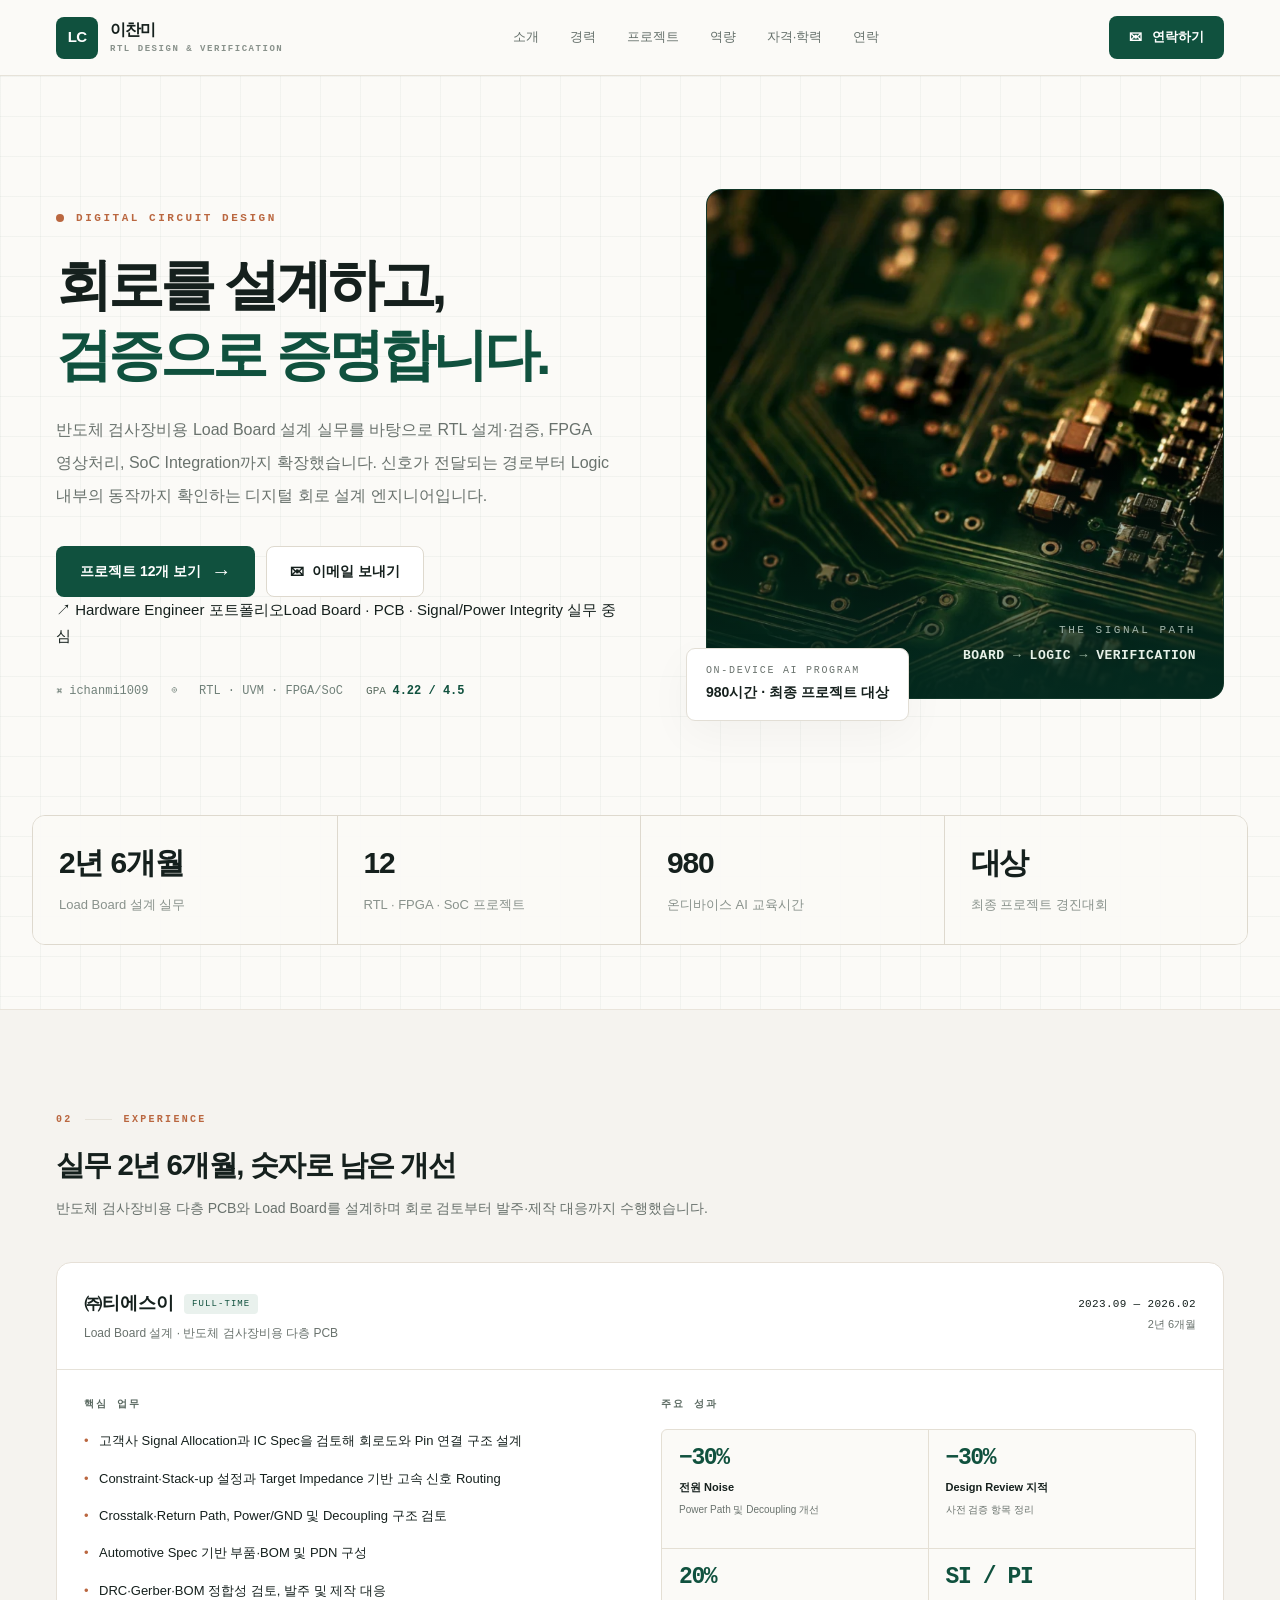
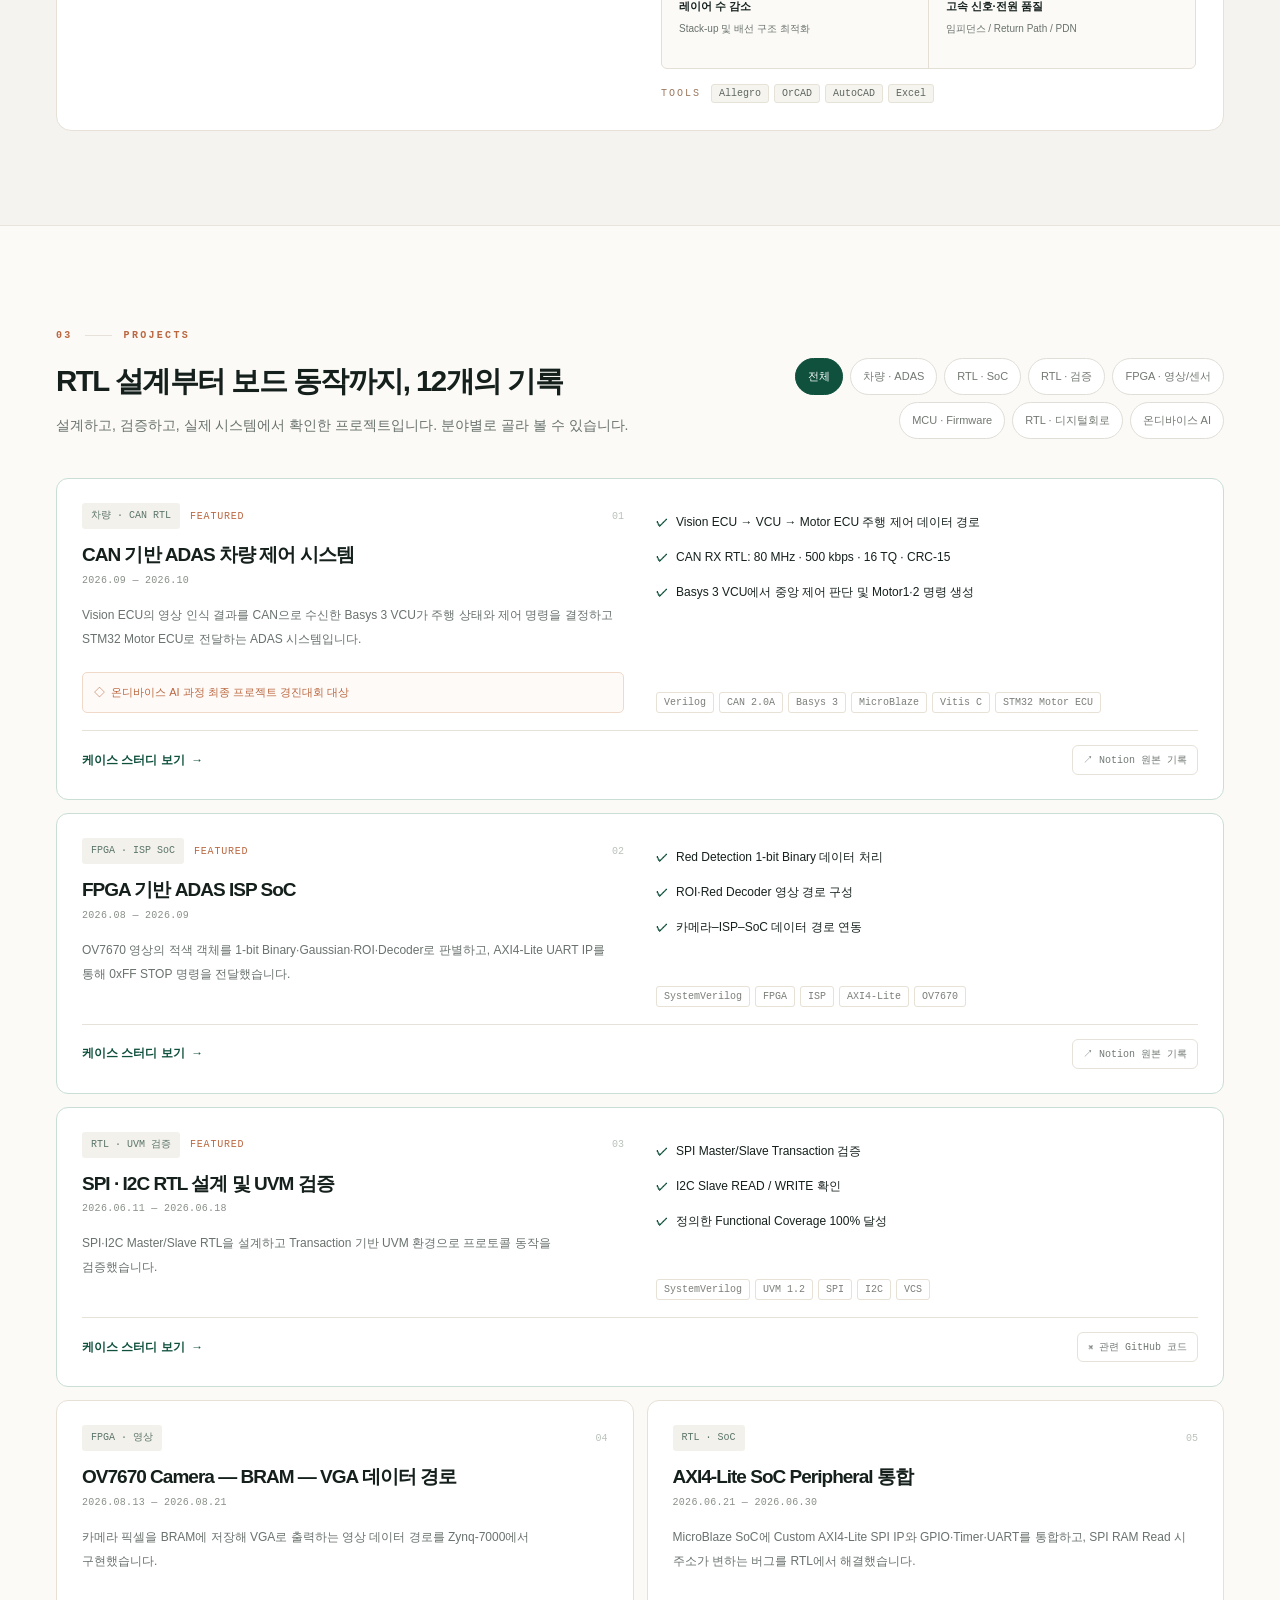
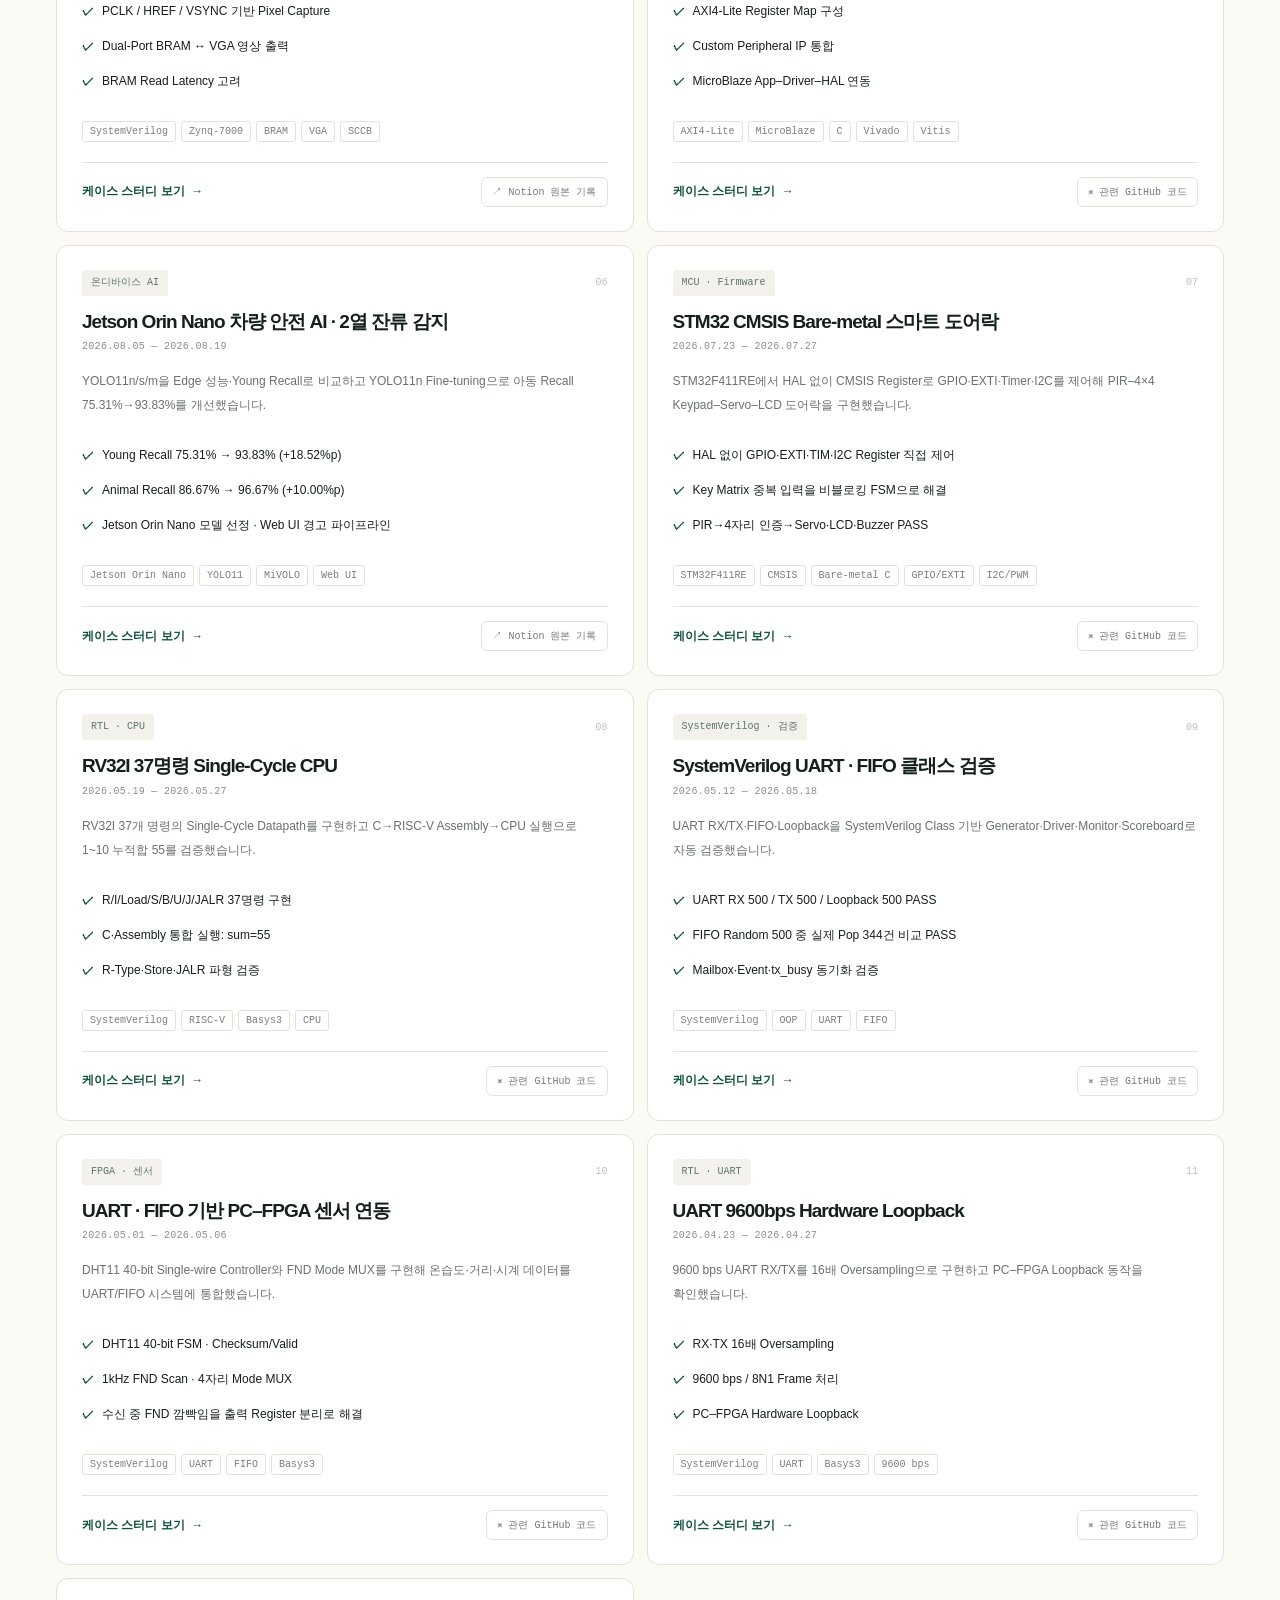
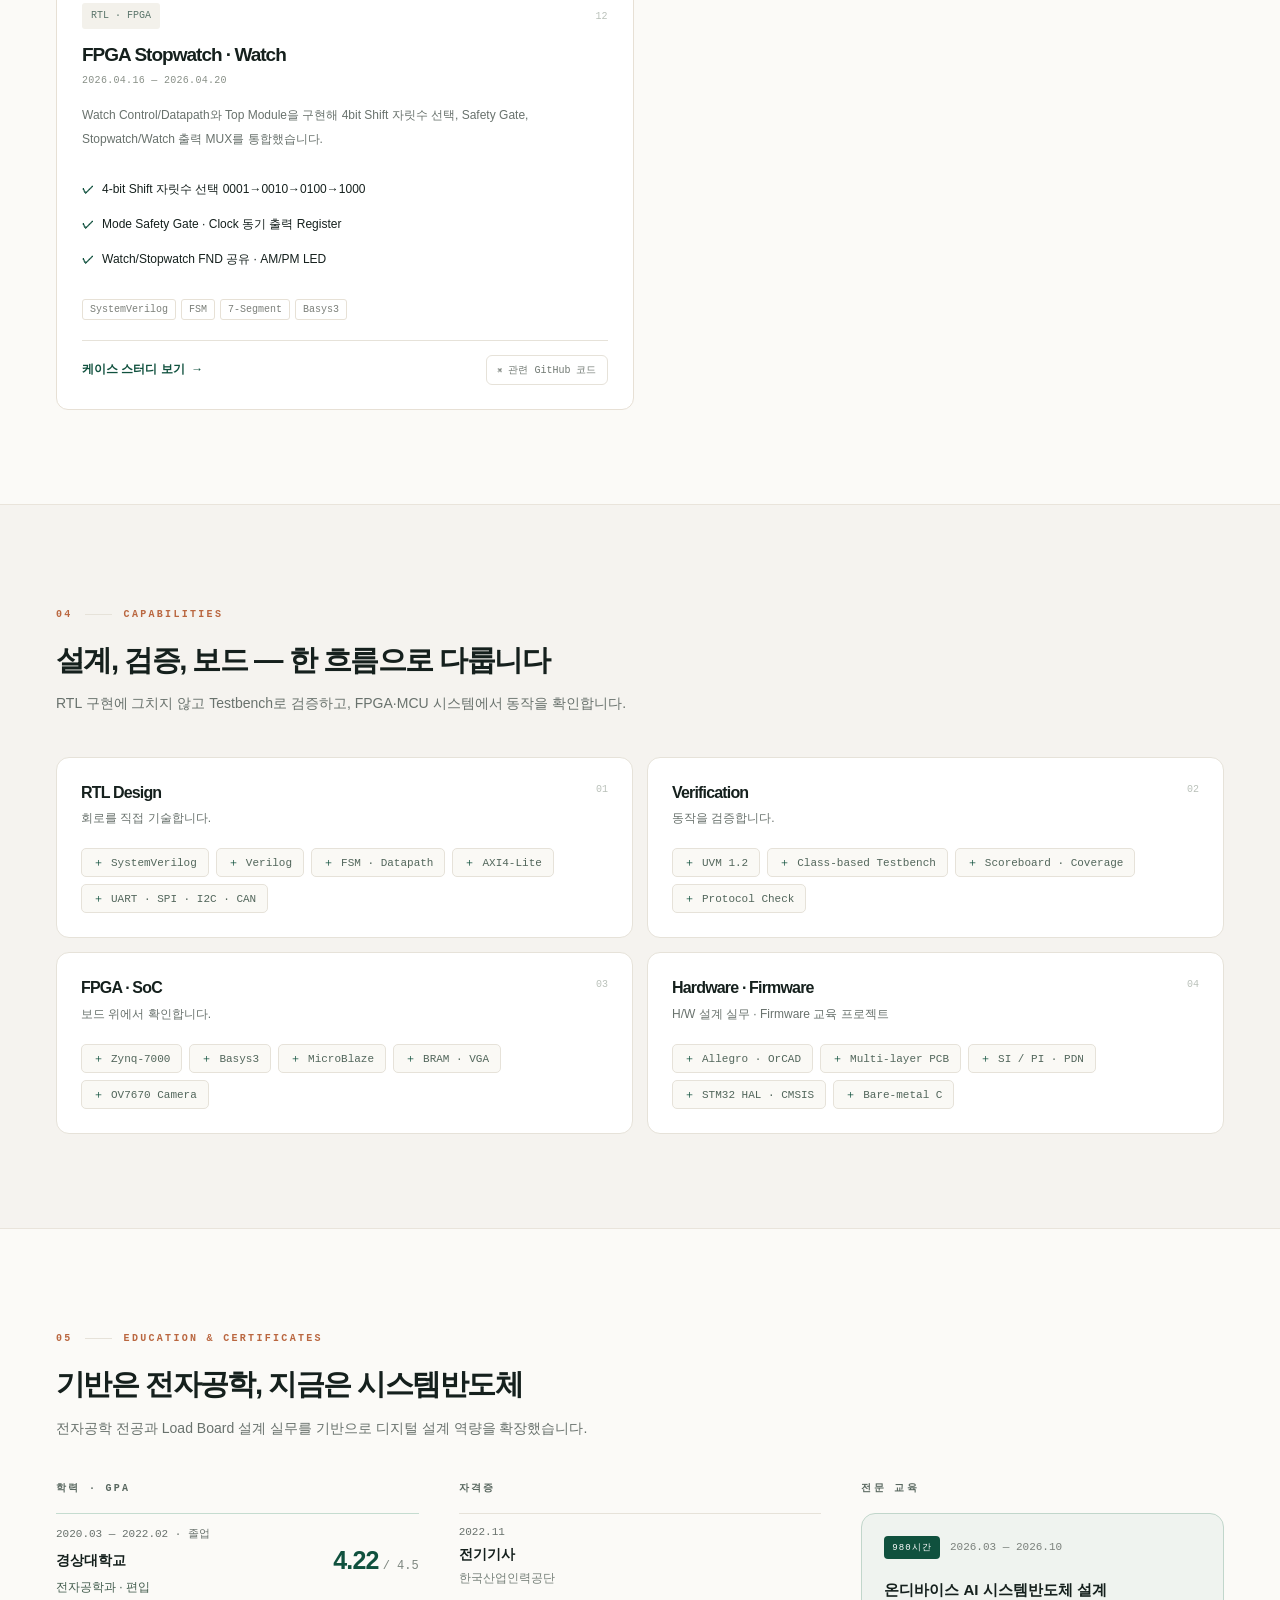
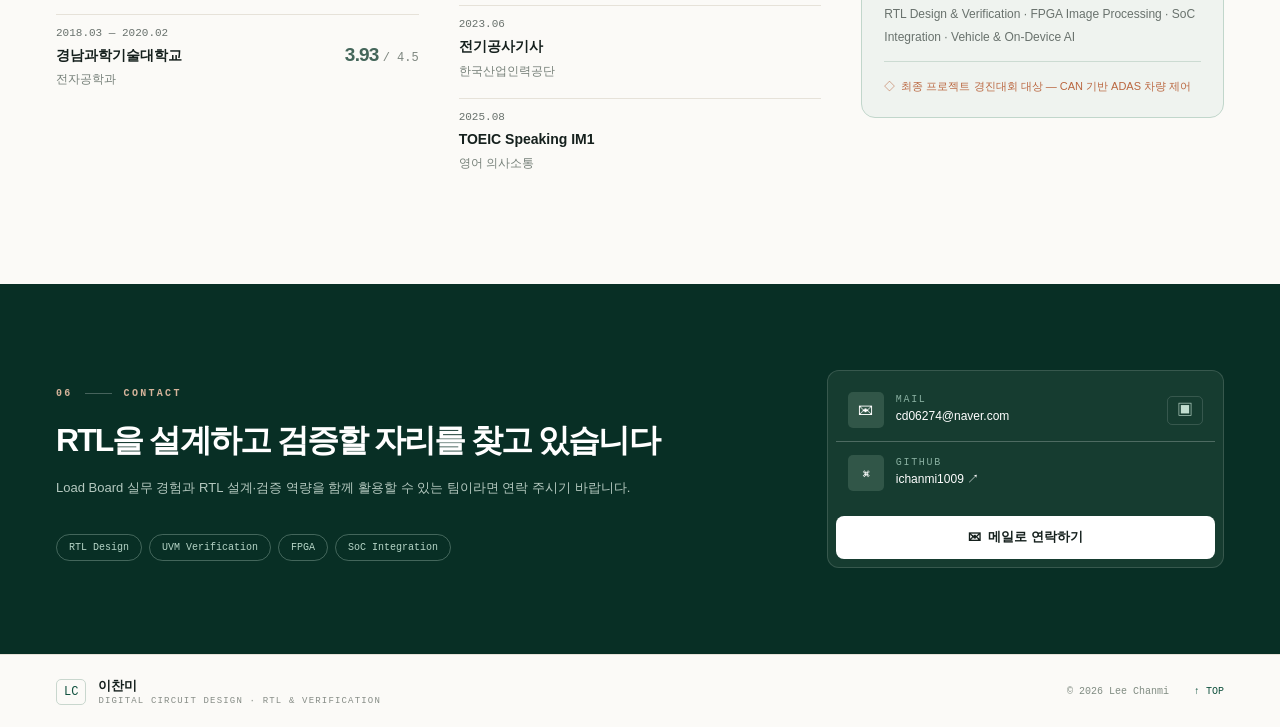
==== index.html @ 56edcabc "Add a clear link to standalone Hardware Engineer portfolio without changing RTL site content" ====
<!doctype html><html lang="ko"><head><meta charset="utf-8"><meta name="viewport" content="width=device-width,initial-scale=1"><meta name="theme-color" content="#10513e"><meta name="description" content="이찬미 RTL·SoC 설계 엔지니어 포트폴리오"><title>이찬미 | RTL Design & Verification</title><link rel="icon" href="[data-uri]"><link rel="stylesheet" href="style.css?v=20261023-1"></head><body>
<template id="home-template">
<a class="skip-link" href="#main">본문 바로가기</a>
<header class="site-header">
<div class="nav-shell container">
<a aria-label="포트폴리오 첫 화면으로 이동" class="brand" href="index.html#about">
<span class="brand-symbol">LC</span>
<span class="brand-copy"><strong>이찬미</strong><small>RTL DESIGN &amp; VERIFICATION</small></span>
</a>
<nav aria-label="주 메뉴" class="desktop-nav">
<a href="#about">소개</a><a href="#experience">경력</a><a href="#projects">프로젝트</a><a href="#capabilities">역량</a><a href="#education">자격·학력</a><a href="#contact">연락</a>
</nav>
<a class="btn btn-green nav-contact" href="mailto:cd06274@naver.com"><span aria-hidden="true" class="mail-icon">✉</span> 연락하기</a>
<button aria-controls="mobile-menu" aria-expanded="false" aria-label="메뉴 열기" class="mobile-menu-button" type="button"><span></span><span></span><span></span></button>
</div>
<nav aria-label="모바일 메뉴" class="mobile-nav" hidden="" id="mobile-menu">
<a href="#about">소개</a><a href="#experience">경력</a><a href="#projects">프로젝트</a><a href="#capabilities">역량</a><a href="#education">자격·학력</a><a href="#contact">연락</a>
</nav>
</header>
<main id="main">
<section aria-labelledby="hero-heading" class="hero grid-paper" id="about">
<div class="container hero-grid">
<div class="hero-content">
<p class="eyebrow hero-eyebrow"><span class="copper-dot"></span>DIGITAL CIRCUIT DESIGN</p>
<h1 id="hero-heading">회로를 설계하고,<br/><span>검증으로 증명합니다.</span></h1>
<p class="hero-description">반도체 검사장비용 Load Board 설계 실무를 바탕으로 RTL 설계·검증, FPGA 영상처리, SoC Integration까지 확장했습니다. 신호가 전달되는 경로부터 Logic 내부의 동작까지 확인하는 디지털 회로 설계 엔지니어입니다.</p>
<div class="hero-buttons"><a class="btn btn-green btn-large" href="#projects">프로젝트 12개 보기 <span aria-hidden="true">→</span></a><a class="btn btn-outline btn-large" href="mailto:cd06274@naver.com">✉  이메일 보내기</a></div><div class="portfolio-version-switch"><a href="hardware/" aria-label="Load Board PCB 실무 중심 Hardware Engineer 포트폴리오 열기">↗ Hardware Engineer 포트폴리오</a><span>Load Board · PCB · Signal/Power Integrity 실무 중심</span></div>
<div class="hero-meta"><a href="https://github.com/ichanmi1009" rel="noopener noreferrer" target="_blank"><span aria-hidden="true">⌘</span> ichanmi1009 <span class="sr-only">새 창</span></a><span>⌾   RTL · UVM · FPGA/SoC</span><span class="hero-gpa">GPA <strong>4.22 / 4.5</strong></span></div>
</div>
<div class="hero-visual">
<div aria-label="제공된 디자인 참고 화면의 PCB 사진" class="pcb-image" role="img">
<img alt="PCB 표면의 배선과 전자부품 클로즈업" loading="eager" src="[data-uri]"/>
<div class="pcb-caption"><span>THE SIGNAL PATH</span><strong>BOARD <i>→</i> LOGIC <i>→</i> VERIFICATION</strong></div>
</div>
<div class="floating-note"><small>ON-DEVICE AI PROGRAM</small><strong>980시간 · 최종 프로젝트 대상</strong></div>
</div>
</div>
<div aria-label="핵심 경력 및 성과" class="container metrics-panel">
<div class="metric"><strong>2년 6개월</strong><span>Load Board 설계 실무</span></div>
<div class="metric"><strong>12</strong><span>RTL · FPGA · SoC 프로젝트</span></div>
<div class="metric"><strong>980</strong><span>온디바이스 AI 교육시간</span></div>
<div class="metric"><strong>대상</strong><span>최종 프로젝트 경진대회</span></div>
</div>
</section>
<section aria-labelledby="experience-heading" class="section section-alt" id="experience">
<div class="container">
<div class="section-intro"><span class="section-num">02 <span></span> EXPERIENCE</span><h2 id="experience-heading">실무 2년 6개월, 숫자로 남은 개선</h2><p>반도체 검사장비용 다층 PCB와 Load Board를 설계하며 회로 검토부터 발주·제작 대응까지 수행했습니다.</p></div>
<div class="experience-panel">
<div class="experience-title"><div><div class="company-name"><strong>㈜티에스이</strong><span class="small-pill">FULL-TIME</span></div><p>Load Board 설계 · 반도체 검사장비용 다층 PCB</p></div><div class="work-period"><strong>2023.09 — 2026.02</strong><small>2년 6개월</small></div></div>
<div class="experience-body"><div><div class="small-heading">핵심 업무</div><ul class="dotted-list"><li>고객사 Signal Allocation과 IC Spec을 검토해 회로도와 Pin 연결 구조 설계</li><li>Constraint·Stack-up 설정과 Target Impedance 기반 고속 신호 Routing</li><li>Crosstalk·Return Path, Power/GND 및 Decoupling 구조 검토</li><li>Automotive Spec 기반 부품·BOM 및 PDN 구성</li><li>DRC·Gerber·BOM 정합성 검토, 발주 및 제작 대응</li></ul></div>
<div><div class="small-heading">주요 성과</div><div class="achievement-grid"><div><strong>−30%</strong><span>전원 Noise</span><small>Power Path 및 Decoupling 개선</small></div><div><strong>−30%</strong><span>Design Review 지적</span><small>사전 검증 항목 정리</small></div><div><strong>20%</strong><span>레이어 수 감소</span><small>Stack-up 및 배선 구조 최적화</small></div><div><strong>SI / PI</strong><span>고속 신호·전원 품질</span><small>임피던스 / Return Path / PDN</small></div></div><div class="tool-line"><span>TOOLS</span><span class="tag">Allegro</span><span class="tag">OrCAD</span><span class="tag">AutoCAD</span><span class="tag">Excel</span></div></div></div>
</div>
</div>
</section>
<section aria-labelledby="projects-heading" class="section" id="projects">
<div class="container">
<div class="projects-head"><div class="section-intro"><span class="section-num">03 <span></span> PROJECTS</span><h2 id="projects-heading">RTL 설계부터 보드 동작까지, <em>12개의 기록</em></h2><p>설계하고, 검증하고, 실제 시스템에서 확인한 프로젝트입니다. 분야별로 골라 볼 수 있습니다.</p></div><div aria-label="프로젝트 분야 필터" class="filters" role="group"><button aria-pressed="true" class="filter-chip active" data-filter="all" type="button">전체</button><button aria-pressed="false" class="filter-chip" data-filter="vehicle" type="button">차량 · ADAS</button><button aria-pressed="false" class="filter-chip" data-filter="soc" type="button">RTL · SoC</button><button aria-pressed="false" class="filter-chip" data-filter="verification" type="button">RTL · 검증</button><button aria-pressed="false" class="filter-chip" data-filter="fpga" type="button">FPGA · 영상/센서</button><button aria-pressed="false" class="filter-chip" data-filter="firmware" type="button">MCU · Firmware</button><button aria-pressed="false" class="filter-chip" data-filter="rtl" type="button">RTL · 디지털회로</button><button aria-pressed="false" class="filter-chip" data-filter="ai" type="button">온디바이스 AI</button></div></div>
<p aria-live="polite" class="sr-only" id="filter-status" role="status"></p>
<div class="featured-projects" id="featured-projects"></div>
<div class="project-grid" id="other-projects"></div>
<div class="empty-state" hidden="" id="empty-state">해당 분야에 등록된 프로젝트가 없습니다.</div>
</div>
</section>
<section aria-labelledby="capabilities-heading" class="section section-alt" id="capabilities"><div class="container"><div class="section-intro"><span class="section-num">04 <span></span> CAPABILITIES</span><h2 id="capabilities-heading">설계, 검증, 보드 — 한 흐름으로 다룹니다</h2><p>RTL 구현에 그치지 않고 Testbench로 검증하고, FPGA·MCU 시스템에서 동작을 확인합니다.</p></div><div class="capability-grid"><article class="capability-card"><span class="card-index">01</span><h3>RTL Design</h3><p>회로를 직접 기술합니다.</p><div class="skill-tags"><span>SystemVerilog</span><span>Verilog</span><span>FSM · Datapath</span><span>AXI4-Lite</span><span>UART · SPI · I2C · CAN</span></div></article><article class="capability-card"><span class="card-index">02</span><h3>Verification</h3><p>동작을 검증합니다.</p><div class="skill-tags"><span>UVM 1.2</span><span>Class-based Testbench</span><span>Scoreboard · Coverage</span><span>Protocol Check</span></div></article><article class="capability-card"><span class="card-index">03</span><h3>FPGA · SoC</h3><p>보드 위에서 확인합니다.</p><div class="skill-tags"><span>Zynq-7000</span><span>Basys3</span><span>MicroBlaze</span><span>BRAM · VGA</span><span>OV7670 Camera</span></div></article><article class="capability-card"><span class="card-index">04</span><h3>Hardware · Firmware</h3><p>H/W 설계 실무 · Firmware 교육 프로젝트</p><div class="skill-tags"><span>Allegro · OrCAD</span><span>Multi-layer PCB</span><span>SI / PI · PDN</span><span>STM32 HAL · CMSIS</span><span>Bare-metal C</span></div></article></div></div></section>
<section aria-labelledby="education-heading" class="section" id="education"><div class="container"><div class="section-intro"><span class="section-num">05 <span></span> EDUCATION &amp; CERTIFICATES</span><h2 id="education-heading">기반은 전자공학, 지금은 시스템반도체</h2><p>전자공학 전공과 Load Board 설계 실무를 기반으로 디지털 설계 역량을 확장했습니다.</p></div><div class="education-grid"><div><div class="small-heading">학력 · GPA</div>
<div class="edu-line edu-line-primary">
  <small>2020.03 — 2022.02 · 졸업</small>
  <div class="edu-school-row"><strong>경상대학교</strong><div class="edu-gpa-value"><strong>4.22</strong><span>/ 4.5</span></div></div>
  <span>전자공학과 · 편입</span>
</div>
<div class="edu-line">
  <small>2018.03 — 2020.02</small>
  <div class="edu-school-row"><strong>경남과학기술대학교</strong><div class="edu-gpa-value edu-gpa-secondary"><strong>3.93</strong><span>/ 4.5</span></div></div>
  <span>전자공학과</span>
</div></div><div><div class="small-heading">자격증</div><div class="edu-line"><small>2022.11</small><strong>전기기사</strong><span>한국산업인력공단</span></div><div class="edu-line"><small>2023.06</small><strong>전기공사기사</strong><span>한국산업인력공단</span></div><div class="edu-line"><small>2025.08</small><strong>TOEIC Speaking IM1</strong><span>영어 의사소통</span></div></div><div><div class="small-heading">전문 교육</div><div class="education-feature"><div class="edu-feature-top"><span class="small-pill green-pill">980시간</span><small>2026.03 — 2026.10</small></div><strong>온디바이스 AI 시스템반도체 설계</strong><p>RTL Design &amp; Verification · FPGA Image Processing · SoC Integration · Vehicle &amp; On-Device AI</p><div class="education-award">◇  최종 프로젝트 경진대회 대상 — CAN 기반 ADAS 차량 제어</div></div></div></div></div></section>
<section class="contact-section" id="contact"><div class="container contact-grid"><div><span class="section-num light-num">06 <span></span> CONTACT</span><h2>RTL을 설계하고 검증할 자리를 찾고 있습니다</h2><p>Load Board 실무 경험과 RTL 설계·검증 역량을 함께 활용할 수 있는 팀이라면 연락 주시기 바랍니다.</p><div class="contact-tag-list"><span>RTL Design</span><span>UVM Verification</span><span>FPGA</span><span>SoC Integration</span></div></div><div class="contact-card"><div class="contact-item"><span class="contact-icon">✉</span><div><small>MAIL</small><a href="mailto:cd06274@naver.com">cd06274@naver.com</a></div><button aria-label="이메일 주소 복사" class="copy-button" data-copy="cd06274@naver.com" title="이메일 주소 복사" type="button">▣</button></div><div class="contact-item"><span class="contact-icon">⌘</span><div><small>GITHUB</small><a href="https://github.com/ichanmi1009" rel="noopener noreferrer" target="_blank">ichanmi1009 ↗</a></div></div><a class="btn btn-white contact-cta" href="mailto:cd06274@naver.com">✉  메일로 연락하기</a></div></div></section>
</main>
<footer class="site-footer"><div class="container footer-inner"><a class="footer-brand" href="#about"><span class="small-logo">LC</span><span>이찬미<small>DIGITAL CIRCUIT DESIGN · RTL &amp; VERIFICATION</small></span></a><div><span>© 2026 Lee Chanmi</span><a href="#about">↑ TOP</a></div></div></footer>
<div aria-live="polite" class="toast" id="toast" role="status"></div>

</template>
<template id="project-template"><a class="skip-link" href="#main">본문 바로가기</a>
<header class="site-header"><div class="nav-shell container"><a class="brand" href="index.html#about"><span class="brand-symbol">LC</span><span class="brand-copy"><strong>이찬미</strong><small>RTL DESIGN &amp; VERIFICATION</small></span></a><nav aria-label="주 메뉴" class="desktop-nav"><a href="index.html#about">소개</a><a href="index.html#experience">경력</a><a href="index.html#projects">프로젝트</a><a href="index.html#capabilities">역량</a><a href="index.html#education">자격·학력</a><a href="index.html#contact">연락</a></nav><a class="btn btn-green nav-contact" href="index.html#projects">← 전체 프로젝트</a><button aria-controls="mobile-menu" aria-expanded="false" aria-label="메뉴 열기" class="mobile-menu-button" type="button"><span></span><span></span><span></span></button></div><nav aria-label="모바일 메뉴" class="mobile-nav" hidden="" id="mobile-menu"><a href="index.html#about">소개</a><a href="index.html#experience">경력</a><a href="index.html#projects">프로젝트</a><a href="index.html#capabilities">역량</a><a href="index.html#contact">연락</a></nav></header>
<main id="main"><section class="project-hero grid-paper"><div class="container"><nav aria-label="현재 위치" class="breadcrumbs"><a href="index.html">HOME</a><span>›</span><a href="index.html#projects">PROJECTS</a><span>›</span><span>CASE STUDY</span></nav><div class="project-hero-grid"><div><div class="project-topline"><span class="mini-label" id="project-category"></span><span class="featured-word" id="featured-word">FEATURED</span><span class="mono-time" id="project-period"></span></div><h1 id="project-title"></h1><p class="project-subtitle" id="project-summary"></p><div id="project-award"></div><div class="project-actions"><a class="btn btn-green" href="https://github.com/ichanmi1009" rel="noopener noreferrer" target="_blank">⌘  GitHub 프로필</a><a class="btn btn-outline" href="index.html#projects">▦  전체 프로젝트</a></div></div><div class="project-hero-right"><div class="case-file"><div class="case-file-bar"><span>CASE FILE <span id="file-index"></span></span><div class="window-dots"><i></i><i></i><i></i></div></div><div class="project-graphic" id="project-graphic"></div><dl><div><dt>ROLE</dt><dd id="project-role"></dd></div><div><dt>PERIOD</dt><dd id="project-period-secondary"></dd></div></dl></div></div></div><div class="project-tags-row"><span class="small-heading">STACK</span><div class="stack-tags" id="project-stack"></div></div></div></section>
<section class="section case-context"><div class="container double-section"><div><span class="section-num">01 <span></span> CONTEXT</span><h2>어떤 과제였나</h2><p id="project-context"></p><div class="stack-tags" id="context-tags"></div></div><div><span class="section-num">02 <span></span> DESIGN CHALLENGE</span><h2 id="problem-heading">부딪힌 문제</h2><div class="problem-list" id="project-problems"></div></div></div></section>
<section class="section section-alt"><div class="container"><div class="section-intro"><span class="section-num">03 <span></span> APPROACH</span><h2>어떻게 설계했나</h2><p>핵심 구현 내용을 기능 단위로 나누어 정리했습니다.</p></div><div class="step-grid" id="project-steps"></div></div></section>
<section class="section"><div class="container"><div class="section-intro"><span class="section-num">04 <span></span> DEEP DIVE</span><h2>설계를 들여다보기</h2><p id="deep-intro">설계의 판단 기준과 모듈 사이의 역할을 정리했습니다.</p></div><div id="deep-content"></div></div></section>
<section class="section section-alt"><div class="container results-grid"><div><span class="section-num">05 <span></span> RESULT &amp; VERIFICATION</span><h2>남은 결과</h2><p>수치와 구현 항목을 함께 제시합니다. 프로젝트별 주요 검증 내용을 확인할 수 있습니다.</p><ul class="check-list" id="verification-list"></ul></div><div class="result-stats" id="project-results"></div></div></section>
<section class="section"><div class="container"><div class="takeaway-box"><span class="section-num">06 <span></span> TAKEAWAY</span><p id="project-takeaway"></p><span aria-hidden="true" class="quote-mark">“</span></div></div></section>
<section class="section nextstep-section"><div class="container nextstep-row"><div><span class="section-num">NEXT STEP</span><h2>이 프로젝트에 대해 더 이야기하고 싶다면</h2><p>설계 판단의 근거와 구현 과정을 더 자세히 설명드릴 수 있습니다.</p></div><div class="nextstep-buttons"><a class="btn btn-green" href="mailto:cd06274@naver.com">✉  메일로 문의</a><a class="btn btn-outline" href="https://github.com/ichanmi1009" rel="noopener noreferrer" target="_blank">⌘  GitHub</a></div></div></section>
<section class="section section-alt bottom-navigation"><div class="container"><a class="next-project" href="index.html#projects" id="next-project-link"><small>다음 프로젝트 →</small><strong id="next-project-name">전체 프로젝트 보기</strong></a><a class="btn btn-outline" href="index.html#projects">▦  프로젝트 전체 보기</a></div></section></main>
<footer class="site-footer"><div class="container footer-inner"><a class="footer-brand" href="index.html#about"><span class="small-logo">LC</span><span>이찬미<small>DIGITAL CIRCUIT DESIGN · RTL &amp; VERIFICATION</small></span></a><div><span>© 2026 Lee Chanmi</span><a href="index.html#about">↑ TOP</a></div></div></footer></template>
<script src="projects.js?v=20261023-1" defer></script><script src="main.js?v=20261023-1" defer></script>
</body></html>
---- style.css ----
:root{--bg:#fbfaf7;--paper:#fff;--sand:#f5f3ef;--line:#e6e2d9;--ink:#15201d;--muted:#69726d;--green:#10513e;--green-dark:#082f25;--green-soft:#eff4f1;--copper:#ba6740;--radius:14px;--shadow:0 14px 45px rgba(16,38,31,.04)}
*{box-sizing:border-box}html{scroll-behavior:smooth;scroll-padding-top:82px}body{margin:0;background:var(--bg);color:var(--ink);font-family:Pretendard,"Noto Sans KR","Apple SD Gothic Neo",-apple-system,BlinkMacSystemFont,"Segoe UI",sans-serif;font-size:15px;line-height:1.75;-webkit-font-smoothing:antialiased}body,button,a{font-feature-settings:"palt"}a{color:inherit;text-decoration:none}button{font:inherit}button,a{-webkit-tap-highlight-color:transparent}button:focus-visible,a:focus-visible{outline:3px solid #cb8c5e;outline-offset:4px}h1,h2,h3,p{margin-top:0}h1,h2,h3{letter-spacing:-.052em;line-height:1.35}p{color:var(--muted)}.container{max-width:1216px;padding:0 24px;margin:0 auto}.sr-only{position:absolute;width:1px;height:1px;padding:0;margin:-1px;overflow:hidden;clip:rect(0,0,0,0);white-space:nowrap;border:0}.skip-link{position:fixed;top:-100px;left:15px;padding:11px 15px;background:#fff;z-index:90}.skip-link:focus{top:10px}.grid-paper{background-color:var(--bg);background-image:linear-gradient(to right,rgba(19,66,48,.041) 1px,transparent 1px),linear-gradient(to bottom,rgba(19,66,48,.041) 1px,transparent 1px);background-size:40px 40px}.site-header{height:76px;background:rgba(251,250,247,.96);border-bottom:1px solid var(--line);position:sticky;top:0;z-index:50;backdrop-filter:blur(15px)}.nav-shell{height:100%;display:flex;align-items:center;justify-content:space-between;gap:28px}.brand{display:inline-flex;align-items:center;gap:12px;flex-shrink:0}.brand-symbol{width:42px;height:42px;background:var(--green);color:white;border-radius:8px;display:grid;place-items:center;font-weight:800;letter-spacing:-.045em}.brand-copy{display:flex;flex-direction:column;line-height:1.35}.brand-copy strong{font-size:16px;letter-spacing:-.06em}.brand-copy small{font:600 9px/1.4 ui-monospace,SFMono-Regular,Consolas,monospace;letter-spacing:.17em;color:#88918b;margin-top:2px}.desktop-nav{display:flex;align-items:center;gap:31px;white-space:nowrap;font-size:13px;color:#66716c}.desktop-nav a:hover{color:var(--green);font-weight:700}.btn{display:inline-flex;align-items:center;justify-content:center;gap:10px;min-height:43px;border-radius:8px;border:1px solid transparent;padding:11px 19px;font-size:13px;font-weight:750;line-height:1.3;text-align:center;transition:transform .2s,background .2s,border-color .2s;cursor:pointer}.btn:hover{transform:translateY(-2px)}.btn-green{background:var(--green);color:white}.btn-green:hover{background:#0a4232}.btn-outline{background:white;border-color:#ded9ce;color:var(--ink)}.btn-outline:hover{border-color:var(--green)}.btn-large{padding:15px 23px;min-height:51px;font-size:14px}.nav-contact{white-space:nowrap}.mobile-menu-button{display:none;appearance:none;background:transparent;border:1px solid var(--line);border-radius:7px;width:44px;height:40px;align-items:center;justify-content:center;flex-direction:column;gap:5px;cursor:pointer}.mobile-menu-button span{width:18px;height:2px;background:var(--green)}.mobile-nav{background:var(--bg);box-shadow:0 14px 25px rgba(0,0,0,.08);padding:12px 24px 20px;display:grid;grid-template-columns:repeat(3,1fr);gap:14px;text-align:center}.mobile-nav[hidden]{display:none}.mobile-nav a{padding:9px 4px;font-size:13px}
/* Main cover */
.hero{padding:96px 0 64px}.hero-grid{display:grid;grid-template-columns:1.1fr 1fr;gap:80px;align-items:center;min-height:566px}.eyebrow,.section-num,.small-heading{font:650 11px/1.5 ui-monospace,SFMono-Regular,Consolas,monospace;letter-spacing:.23em}.hero-eyebrow{color:var(--copper);display:flex;align-items:center;gap:12px;margin-bottom:25px}.copper-dot{width:8px;height:8px;border-radius:50%;background:var(--copper)}.hero h1{font-size:clamp(40px,4.35vw,70px);letter-spacing:-.071em;line-height:1.25;margin:0 0 24px;font-weight:850}.hero h1 span{color:var(--green)}.hero-description{font-size:16px;line-height:2.05;max-width:610px;margin-bottom:33px;word-break:keep-all}.hero-buttons{display:flex;gap:11px;flex-wrap:wrap}.hero-buttons .btn-green span{font-size:20px;line-height:0}.hero-meta{display:flex;align-items:center;gap:23px;flex-wrap:wrap;margin-top:33px;color:#708079;font:12px/1.5 ui-monospace,SFMono-Regular,Consolas,monospace}.hero-meta a:hover{color:var(--green)}.hero-visual{position:relative;padding-bottom:22px}.pcb-image{height:510px;border-radius:16px;overflow:hidden;position:relative;background:#143a2b;border:1px solid rgba(6,43,33,.2)}.pcb-image:after{position:absolute;content:"";inset:48% 0 0;background:linear-gradient(transparent,rgba(4,41,30,.94))}.pcb-image img{width:100%;height:100%;object-fit:cover;object-position:center;display:block}.pcb-caption{position:absolute;bottom:31px;left:28px;z-index:1;color:#e7f1e8}.pcb-caption span{font:11px ui-monospace,monospace;letter-spacing:.23em;color:#a4b7ae;display:block;margin-bottom:5px}.pcb-caption strong{font:650 13px ui-monospace,monospace;letter-spacing:.04em}.pcb-caption i{font-style:normal;color:#9bb4a3}.floating-note{position:absolute;left:-20px;bottom:0;background:#fff;border:1px solid #e2ded5;border-radius:9px;box-shadow:var(--shadow);padding:16px 19px;display:flex;flex-direction:column;gap:4px}.floating-note small{font:10px ui-monospace,monospace;letter-spacing:.17em;color:var(--muted)}.floating-note strong{font-size:14px}.metrics-panel{display:grid;grid-template-columns:repeat(4,1fr);border:1px solid #ded9ce;border-radius:13px;margin-top:77px;overflow:hidden;padding:0}.metric{padding:27px 26px;min-height:120px;background:rgba(251,250,247,.93)}.metric+.metric{border-left:1px solid #ded9ce}.metric strong{font-size:30px;letter-spacing:-.04em;display:block;font-weight:780;line-height:1.3}.metric span{color:#89928c;font-size:13px;display:block;margin-top:12px}
/* Shared sections */
.section{padding:94px 0}.section-alt{background:var(--sand);border-top:1px solid #e9e4db;border-bottom:1px solid #e9e4db}.section-intro{margin-bottom:39px;max-width:820px}.section-num{color:var(--copper);display:inline-flex;align-items:center;gap:12px;margin-bottom:18px;font-size:10px}.section-num span{width:27px;height:1px;background:var(--line)}.section-intro h2,.results-grid h2,.nextstep-row h2{font-size:clamp(25px,2.3vw,34px);margin:0 0 11px;font-weight:800}.section-intro p{font-size:14px;margin:0;line-height:1.95}.small-heading{font-size:10px;color:#58675f;margin-bottom:17px}
/* Experience */
.experience-panel{border:1px solid #e6e0d7;background:white;border-radius:15px;overflow:hidden}.experience-title{display:flex;justify-content:space-between;align-items:center;gap:15px;padding:25px 27px;border-bottom:1px solid var(--line)}.company-name{display:flex;align-items:center;gap:10px}.company-name strong{font-size:18px}.small-pill{font:9px ui-monospace,monospace;letter-spacing:.12em;padding:5px 8px;border-radius:4px;background:#e9f1ed;color:var(--green)}.experience-title p{font-size:12px;margin:4px 0 0}.work-period{display:flex;flex-direction:column;text-align:right;gap:5px}.work-period strong{font:11px ui-monospace,monospace;letter-spacing:.03em}.work-period small{font-size:11px;color:var(--muted)}.experience-body{display:grid;grid-template-columns:1fr 1fr;gap:42px;padding:27px}.dotted-list{margin:0;padding:0 0 0 15px;list-style-type:none}.dotted-list li{position:relative;font-size:13px;line-height:1.8;margin-bottom:14px;word-break:keep-all}.dotted-list li:before{content:"•";position:absolute;left:-15px;top:0;color:var(--copper)}.achievement-grid{display:grid;grid-template-columns:repeat(2,minmax(0,1fr));border:1px solid #e4dfd4;border-radius:6px;overflow:hidden;background:#fbfaf7}.achievement-grid>div{min-height:119px;padding:14px 17px}.achievement-grid>div:nth-child(odd){border-right:1px solid #e4dfd4}.achievement-grid>div:nth-child(-n+2){border-bottom:1px solid #e4dfd4}.achievement-grid strong{color:var(--green);display:block;font:700 23px/1.25 ui-monospace,monospace;letter-spacing:-.06em}.achievement-grid span{font-size:11px;font-weight:760;display:block;margin:5px 0}.achievement-grid small{display:block;font-size:10px;color:var(--muted);line-height:1.6}.tool-line{display:flex;align-items:center;gap:5px;flex-wrap:wrap;margin-top:15px}.tool-line>span:first-child{font:10px ui-monospace,monospace;color:#9b785e;letter-spacing:.2em;margin-right:5px}.tag{background:#f6f4ef;border:1px solid #e6e2d7;padding:3px 7px;border-radius:3px;color:#5d665f;font:10px ui-monospace,monospace}
/* Projects */
.projects-head{display:flex;justify-content:space-between;align-items:end;gap:15px}.projects-head .section-intro{max-width:620px}.projects-head em{font-style:normal}.filters{display:flex;justify-content:flex-end;gap:7px;flex-wrap:wrap;max-width:490px;margin-bottom:39px}.filter-chip{border:1px solid #dfded7;background:#fff;color:#727872;border-radius:50px;padding:8px 12px;font-size:11px;cursor:pointer;white-space:nowrap;transition:background .2s,color .2s}.filter-chip.active,.filter-chip:hover{background:var(--green);color:white;border-color:var(--green)}.featured-projects{display:flex;flex-direction:column;gap:13px}.project-grid{margin-top:13px;display:grid;grid-template-columns:repeat(2,minmax(0,1fr));gap:13px}.project-card{border:1px solid #e7e0d5;border-radius:12px;padding:24px 25px;background:#fff;display:flex;flex-direction:column;min-width:0;transition:border-color .2s,box-shadow .2s,transform .2s}.project-card:hover{border-color:#b5cfc3;box-shadow:var(--shadow);transform:translateY(-2px)}.featured-card{border-color:#c9ded4;display:grid;grid-template-columns:1fr 1fr;column-gap:32px}.card-col{display:flex;flex-direction:column;min-width:0}.project-card-top{display:flex;justify-content:space-between;gap:8px;align-items:center;margin-bottom:12px}.category-line{display:flex;align-items:center;gap:10px;flex-wrap:wrap}.mini-label{font:10px/1.2 ui-monospace,Consolas,monospace;background:#f3f1eb;color:#5b756b;padding:7px 9px;border-radius:3px}.featured-word{color:var(--copper);font:10px ui-monospace,monospace;letter-spacing:.08em}.card-index{font:10px ui-monospace,monospace;color:#bac1ba}.project-card h3{font-size:19px;margin:0 0 5px;font-weight:800;line-height:1.5}.project-card h3 a:hover{color:var(--green)}.project-card .period{font:10px ui-monospace,monospace;letter-spacing:.03em;color:#899088}.project-card .summary{font-size:12px;line-height:2;margin:17px 0 19px;word-break:keep-all}.featured-card .summary{min-height:50px}.award-line{border:1px solid #f1d9ca;color:var(--copper);background:#fefaf7;border-radius:5px;padding:10px 11px;font-size:11px;margin-top:auto}.highlights{margin:2px 0 auto;padding:0;list-style:none}.highlights li{font-size:12px;line-height:1.75;padding:7px 0 7px 20px;position:relative;word-break:keep-all}.highlights li:before,.check-list li:before{content:"✓";color:var(--green);position:absolute;left:0;font-weight:700}.project-card .stack-tags{margin-top:22px}.featured-card .stack-tags{margin-top:auto}.stack-tags{display:flex;flex-wrap:wrap;align-items:center;gap:5px}.stack-tags span{color:#7b7f79;border:1px solid #e7e1d6;background:#fff;padding:4px 7px;border-radius:3px;font:10px ui-monospace,monospace}.project-card-footer{border-top:1px solid var(--line);padding-top:14px;margin-top:20px;display:flex;align-items:center;justify-content:space-between;gap:10px}.featured-card .project-card-footer{grid-column:1/-1;margin-top:17px}.case-link{font-size:12px;font-weight:760;color:var(--green)}.case-link:hover{text-decoration:underline}.github-profile-link{font:10px ui-monospace,monospace;border:1px solid var(--line);border-radius:6px;padding:7px 10px;color:#717973}.github-profile-link:hover{border-color:var(--green)}.empty-state{padding:38px;text-align:center;border:1px dashed var(--line);border-radius:12px;color:var(--muted)}
/* Capability + education */
.capability-grid{display:grid;grid-template-columns:repeat(2,minmax(0,1fr));gap:14px}.capability-card{position:relative;border:1px solid var(--line);background:white;border-radius:13px;padding:24px}.capability-card .card-index{position:absolute;top:26px;right:24px}.capability-card h3{font-size:16px;margin:0 0 5px}.capability-card p{font-size:12px;margin-bottom:19px}.skill-tags{display:flex;flex-wrap:wrap;gap:7px}.skill-tags span{padding:6px 11px;border:1px solid var(--line);background:#faf9f5;border-radius:5px;font:11px ui-monospace,monospace;color:#52665b}.skill-tags span:before{content:"＋";margin-right:7px;color:var(--green)}.education-grid{display:grid;grid-template-columns:repeat(3,minmax(0,1fr));gap:40px}.edu-line{border-top:1px solid var(--line);padding:12px 0 16px;display:flex;flex-direction:column;gap:2px}.edu-line small{color:var(--muted);font:11px ui-monospace,monospace}.edu-line strong{font-size:14px;margin-top:2px}.edu-line span{color:#768079;font-size:12px}.education-feature{border:1px solid #c1d6cb;border-radius:14px;background:#eff3ef;padding:22px}.edu-feature-top{display:flex;align-items:center;gap:10px;margin-bottom:18px}.green-pill{background:var(--green);color:white}.edu-feature-top small{font:11px ui-monospace,monospace;color:#7b817c}.education-feature>strong{font-size:15px;display:block}.education-feature p{font-size:12px;line-height:1.9}.education-award{border-top:1px solid #ccdbd2;color:var(--copper);font-size:11px;padding-top:15px;line-height:1.7}
/* Contact + footer */
.contact-section{background:#082f25;color:white;padding:86px 0}.contact-grid{display:grid;grid-template-columns:1.38fr .78fr;gap:68px;align-items:center}.light-num{color:#d6b49b}.light-num span{background:rgba(255,255,255,.25)}.contact-section h2{font-size:clamp(23px,2.5vw,33px);letter-spacing:-.06em;margin:0 0 14px}.contact-section p{color:#b5c9c0;font-size:13px;line-height:1.9}.contact-tag-list{display:flex;gap:7px;flex-wrap:wrap;margin-top:33px}.contact-tag-list span{font:10px ui-monospace,monospace;color:#b6d5c7;border:1px solid rgba(201,228,216,.3);padding:7px 12px;border-radius:50px}.contact-card{border:1px solid rgba(255,255,255,.14);background:#163c30;border-radius:12px;padding:8px}.contact-item{display:flex;gap:12px;align-items:center;padding:13px 12px}.contact-item+.contact-item{border-top:1px solid rgba(255,255,255,.24)}.contact-icon{flex-shrink:0;border-radius:5px;background:#315648;color:#fff;display:grid;place-items:center;width:36px;height:36px;font-size:15px}.contact-item div{flex:1;min-width:0}.contact-item div small{display:block;font:10px ui-monospace,monospace;letter-spacing:.17em;color:#88afa0;margin-bottom:1px}.contact-item div a{display:block;font-size:12px;color:#fff;overflow-wrap:anywhere}.contact-item a:hover{text-decoration:underline}.copy-button{font:16px ui-monospace,monospace;border:1px solid rgba(255,255,255,.14);border-radius:5px;padding:3px 9px;color:#c1ddcf;background:transparent;cursor:pointer}.copy-button:hover{background:#2a5244}.btn-white{background:white;color:var(--ink)}.contact-cta{display:flex;margin:12px 0 0;width:100%}.site-footer{background:var(--bg);border-top:1px solid var(--line);padding:22px 0}.footer-inner{display:flex;justify-content:space-between;align-items:center;gap:20px}.footer-brand{display:flex;align-items:center;gap:12px;font-size:13px;font-weight:750;line-height:1.45}.small-logo{border:1px solid #c9d7ce;border-radius:5px;color:var(--green);padding:5px 7px;font:12px ui-monospace,monospace}.footer-brand small{display:block;font:9px ui-monospace,monospace;color:#868c86;letter-spacing:.13em}.footer-inner>div{display:flex;align-items:center;gap:25px;font:10px ui-monospace,monospace;color:#808c82}.footer-inner>div a{color:var(--green)}.toast{position:fixed;right:22px;bottom:25px;color:#fff;background:var(--green);padding:10px 17px;border-radius:8px;font-size:13px;box-shadow:var(--shadow);opacity:0;pointer-events:none;transform:translateY(10px);transition:opacity .3s,transform .3s;z-index:90}.toast.show{opacity:1;transform:translateY(0)}
/* Case studies */
.project-hero{padding:59px 0 57px}.breadcrumbs{display:flex;gap:12px;align-items:center;font:10px ui-monospace,monospace;letter-spacing:.15em;color:#a57757;margin-bottom:30px}.breadcrumbs a:hover{color:var(--green)}.breadcrumbs span{color:#a5a79e}.project-hero-grid{display:grid;grid-template-columns:1.2fr .84fr;gap:75px;align-items:start}.project-topline{display:flex;align-items:center;gap:14px;flex-wrap:wrap;margin-bottom:18px}.project-hero h1{font-size:clamp(30px,3.2vw,43px);line-height:1.42;letter-spacing:-.065em;margin-bottom:15px}.project-subtitle{font-size:14px;line-height:2;max-width:570px;word-break:keep-all}.mono-time{font:10px ui-monospace,monospace;color:#91978e}.award-badge{display:inline-flex;border-radius:5px;border:1px solid #efd7c9;background:#fff9f4;color:var(--copper);padding:8px 12px;font-size:11px;margin:13px 0 23px}.project-actions{display:flex;gap:8px;flex-wrap:wrap;margin-top:20px}.case-file{border:1px solid var(--line);background:white;border-radius:13px;overflow:hidden}.case-file-bar{padding:10px 14px;font:9px ui-monospace,monospace;letter-spacing:.19em;color:#9a8d78;display:flex;align-items:center;justify-content:space-between}.window-dots{display:flex;gap:5px}.window-dots i{width:5px;height:5px;border-radius:50%;background:#dcd9d1}.window-dots i:first-child{background:#c07755}.window-dots i:nth-child(2){background:#9bc5b1}.project-graphic{min-height:213px;padding:18px;background:linear-gradient(140deg,#123f30,#0c2e25);color:white;display:flex;flex-direction:column;justify-content:center;gap:15px}.graphic-top{color:#acc8b8;font:10px ui-monospace,monospace;letter-spacing:.2em;display:flex;justify-content:space-between}.graphic-trace{height:1px;background:linear-gradient(90deg,transparent,#88b3a1,transparent)}.flow-diagram{display:flex;align-items:stretch;justify-content:center;gap:6px;min-width:0}.flow-node{flex:1;border:1px solid rgba(199,229,214,.36);border-radius:5px;display:flex;flex-direction:column;align-items:center;justify-content:center;padding:10px 4px;min-height:66px;text-align:center;background:rgba(255,255,255,.04);font-size:10px;font-weight:700;line-height:1.6;overflow-wrap:anywhere}.flow-node:nth-child(3){background:#f9f5e9;color:#124532;border-color:#f9f5e9}.flow-arrow{align-self:center;opacity:.75;font-size:16px}.graphic-caption{color:#b3d1c2;text-align:right;font:10px ui-monospace,monospace}.case-file dl{margin:0}.case-file dl>div{display:flex;align-items:start;justify-content:space-between;gap:16px;border-top:1px solid var(--line);padding:9px 15px}.case-file dt{font:10px ui-monospace,monospace;color:#a17b5e;letter-spacing:.17em;flex-shrink:0}.case-file dd{margin:0;font-size:11px;font-weight:760;text-align:right;line-height:1.5}.project-tags-row{margin-top:32px;display:flex;align-items:center;gap:12px}.project-tags-row .small-heading{margin:0}.double-section{display:grid;grid-template-columns:1fr 1fr;gap:80px}.double-section h2{font-size:23px;margin:0 0 14px}.double-section p{font-size:13px;line-height:2.1;max-width:560px;word-break:keep-all}.double-section .stack-tags{margin-top:22px}.problem-list{display:flex;flex-direction:column;gap:10px}.problem-item{display:flex;align-items:start;gap:14px;border:1px solid var(--line);border-radius:6px;background:#fff;padding:13px 16px;font-size:12px;line-height:1.75}.problem-item>span{color:var(--copper);font:10px ui-monospace,monospace;margin-top:3px}.problem-item div{flex:1}.problem-item strong{font-size:12px;display:block;margin-bottom:5px}.step-grid{display:grid;grid-template-columns:repeat(3,minmax(0,1fr));gap:13px}.step-card{border:1px solid var(--line);border-radius:12px;background:#fff;padding:24px;min-height:207px}.step-card .step-number{font:10px ui-monospace,monospace;color:var(--green);letter-spacing:.06em}.step-card h3{font-size:15px;margin:13px 0 9px}.step-card p{font-size:12px;line-height:2;margin:0;word-break:keep-all}.deep-grid{display:grid;grid-template-columns:1fr 1fr;gap:16px}.deep-card{border:1px solid var(--line);border-radius:12px;overflow:hidden;background:white}.deep-card-head{padding:19px 21px;border-bottom:1px solid var(--line)}.deep-card h3{font-size:16px;margin:0 0 6px}.deep-card-head p{font-size:12px;line-height:1.8;margin:0}.compare-row{display:grid;grid-template-columns:.79fr 1.03fr 1.2fr;gap:6px;align-items:center;padding:12px 16px;min-height:58px}.compare-row+.compare-row{border-top:1px solid var(--line)}.compare-row>span:first-child{font:11px ui-monospace,monospace;color:#7f837d}.compare-old{color:#9c9890;font-size:11px}.compare-old:before{content:"×";margin-right:8px;color:#b2b9b2}.compare-new{background:#f2f6f3;color:var(--green);padding:8px 9px;border-radius:5px;font-size:11px;font-weight:700;line-height:1.6}.compare-new:before{content:"→";margin-right:8px}.layer-row{padding:16px 19px}.layer-row+.layer-row{border-top:1px solid var(--line)}.layer-name{display:flex;align-items:center;gap:8px;font-size:12px;font-weight:760}.layer-name span{background:#e9f0ec;color:var(--green);padding:4px 6px;font:10px ui-monospace,monospace;border-radius:3px}.layer-row p{font-size:11px;margin:7px 0 0;line-height:1.7}.verification-panel{display:grid;grid-template-columns:repeat(2,minmax(0,1fr));gap:16px}.design-note{padding:24px;border:1px solid var(--line);border-radius:12px;background:#fff}.design-note h3{font-size:15px;margin-bottom:8px}.design-note p{font-size:13px;margin:0;line-height:2}.module-architecture{background:#f2f6f3;border:1px solid #d5e3da;border-radius:12px;padding:27px;display:flex;flex-direction:column;gap:16px}.module-architecture h3{font-size:14px;margin:0}.module-architecture .arch-steps{display:flex;flex-wrap:wrap;gap:6px;align-items:center}.module-architecture .arch-steps span{font-size:11px;padding:8px 11px;border:1px solid #b8d1c4;background:white;border-radius:5px;color:var(--green)}.module-architecture .arch-steps b{font-size:12px;color:#93aa9e}.results-grid{display:grid;grid-template-columns:.9fr 1.1fr;gap:55px;align-items:start}.results-grid p{font-size:13px;line-height:1.9}.result-stats{display:grid;grid-template-columns:repeat(3,minmax(0,1fr));border:1px solid var(--line);border-radius:12px;overflow:hidden;background:#fff;min-height:137px}.result-stats>div{padding:18px 15px}.result-stats>div+div{border-left:1px solid var(--line)}.result-stats strong{color:var(--green);display:block;font:700 19px/1.4 ui-monospace,monospace}.result-stats span{font-size:11px;font-weight:750;display:block;margin:7px 0 4px}.result-stats small{font-size:10px;line-height:1.65;color:var(--muted);display:block}.check-list{padding:0;margin:18px 0 0;list-style:none}.check-list li{position:relative;padding:4px 0 4px 21px;font-size:12px;line-height:1.7;color:#576c61}.takeaway-box{border-radius:12px;border:1px solid #c4d6cc;background:#f0f5f0;padding:28px 32px;position:relative}.takeaway-box .section-num{margin-bottom:12px}.takeaway-box p{color:var(--ink);font-size:15px;font-weight:650;max-width:930px;line-height:2;word-break:keep-all;margin:0}.quote-mark{position:absolute;right:30px;top:11px;font:90px Georgia,serif;color:#d1dfd6}.nextstep-section{border-top:1px solid var(--line);padding:56px 0}.nextstep-row{display:flex;align-items:center;justify-content:space-between;gap:20px}.nextstep-row h2{font-size:23px}.nextstep-row p{font-size:12px}.nextstep-buttons{display:flex;gap:9px}.bottom-navigation{text-align:center;padding:45px 0}.bottom-navigation .container{display:flex;align-items:center;flex-direction:column;gap:22px}.next-project{width:54%;min-height:80px;border:1px solid var(--line);border-radius:12px;background:white;display:flex;justify-content:center;flex-direction:column;align-items:flex-end;padding:17px 25px}.next-project:hover{border-color:#b6d3c5}.next-project small{font:10px ui-monospace,monospace;letter-spacing:.1em;color:#7f8a83}.next-project strong{margin-top:8px;font-size:13px}
@media(max-width:1040px){.desktop-nav{gap:16px}.hero-grid{gap:40px}.hero h1{font-size:48px}.hero-description{font-size:14px}.project-hero-grid{gap:36px}.projects-head{display:block}.filters{justify-content:flex-start;max-width:unset;margin:-10px 0 28px}.contact-grid{gap:35px}}
@media(max-width:800px){.site-header{height:66px}.desktop-nav,.nav-contact{display:none}.mobile-menu-button{display:flex}.brand-symbol{height:37px;width:37px}.hero{padding-top:64px}.hero-grid{grid-template-columns:1fr;gap:36px}.hero-visual{max-width:620px}.pcb-image{height:380px}.metrics-panel{grid-template-columns:repeat(2,1fr);margin-top:38px}.metric:nth-child(3){border-left:none;border-top:1px solid var(--line)}.metric:nth-child(4){border-top:1px solid var(--line)}.section{padding:65px 0}.experience-body{grid-template-columns:1fr;gap:27px}.education-grid{grid-template-columns:repeat(2,minmax(0,1fr));gap:32px}.education-grid>div:last-child{grid-column:1/-1}.project-hero-grid{grid-template-columns:1fr;gap:28px}.project-hero-right{max-width:620px}.double-section{gap:35px}.deep-grid{grid-template-columns:1fr}.contact-grid{grid-template-columns:1fr}.contact-card{max-width:460px}.next-project{width:80%}}
@media(max-width:600px){.container{padding:0 18px}.brand-copy small{font-size:8px}.hero{padding-top:48px;padding-bottom:45px}.hero h1{font-size:clamp(33px,9vw,48px)}.hero-description{font-size:13px;line-height:2}.hero-meta{gap:10px 17px;margin-top:23px;font-size:11px}.hero-buttons{gap:8px}.btn-large{padding:13px 16px;font-size:12px}.pcb-image{height:320px}.floating-note{left:8px;padding:12px}.floating-note strong{font-size:12px}.metrics-panel{margin-top:33px}.metric{padding:19px 17px;min-height:94px}.metric strong{font-size:22px}.metric span{font-size:11px;margin-top:7px}.section{padding:53px 0}.section-intro h2{font-size:25px;word-break:keep-all}.experience-title{padding:18px;align-items:start}.company-name{align-items:flex-start;flex-direction:column;gap:7px}.work-period strong{font-size:9px}.experience-body{padding:18px}.achievement-grid>div{padding:12px}.project-grid,.featured-card,.capability-grid,.education-grid,.double-section,.results-grid,.verification-panel{grid-template-columns:1fr}.education-grid>div:last-child{grid-column:auto}.featured-card{display:flex;gap:0}.project-card{padding:18px}.featured-card .highlights{margin-top:12px}.project-card h3{font-size:17px}.project-card .summary{margin:11px 0 14px}.featured-card .project-card-footer{width:100%}.step-grid{grid-template-columns:1fr}.step-card{min-height:auto;padding:20px}.case-file dd{max-width:70%}.project-hero{padding:39px 0}.project-hero h1{font-size:29px}.project-hero-grid{gap:20px}.project-tags-row{align-items:flex-start}.project-graphic{min-height:186px;padding:12px}.flow-node{font-size:9px;padding:7px 3px}.flow-arrow{font-size:11px}.compare-row{grid-template-columns:.68fr 1fr 1.16fr;padding:10px;gap:4px}.compare-row>span{font-size:10px!important}.compare-old:before,.compare-new:before{margin-right:3px}.result-stats{grid-template-columns:1fr}.result-stats>div+div{border-left:0;border-top:1px solid var(--line)}.nextstep-row{display:block}.nextstep-buttons{margin-top:20px;flex-wrap:wrap}.next-project{width:100%}.takeaway-box{padding:23px 20px}.takeaway-box p{font-size:13px}.quote-mark{font-size:60px;right:12px}.footer-inner{flex-wrap:wrap}.footer-inner>div{width:100%;justify-content:space-between}.contact-section{padding:62px 0}.contact-section h2{font-size:24px}}
@media(prefers-reduced-motion:reduce){html{scroll-behavior:auto}*,*:before,*:after{transition:none!important;animation:none!important}}
/* 레퍼런스 이미지 하단 설명과 안내 카드의 겹침 방지 */
.pcb-caption{left:auto;right:27px;text-align:right}
@media(max-width:600px){.pcb-caption{right:16px;bottom:25px}.pcb-caption strong{font-size:10px}.pcb-caption span{font-size:9px}}


/* Detailed case study: verified design decisions and evidence */
.engineering-section{background:#f7f5f1}
.engineering-section .section-intro{margin-bottom:24px}
.engineering-focus{background:#eaf1ec;border:1px solid #cbdcd0;border-radius:12px;padding:22px 25px;margin-bottom:23px}
.engineering-focus>span,.engineering-subhead>span,.debug-index{font-family:monospace;font-size:10px;letter-spacing:1.65px;color:#1c694d}
.engineering-focus p{font-size:16px;font-weight:600;line-height:1.9;color:#1b372b;margin:9px 0 0}
.engineering-subhead{margin:34px 0 16px}
.engineering-subhead h3{font-size:21px;letter-spacing:-.7px;margin:8px 0}
.engineering-modules{display:grid;grid-template-columns:repeat(2,minmax(0,1fr));gap:13px}
.engineering-module{background:#fff;border:1px solid #e6e1d7;border-radius:12px;padding:20px;display:flex;gap:14px;align-items:flex-start}
.engineering-module-no{font:700 11px monospace;color:#ad7054;padding-top:4px}
.engineering-module h3{font-size:16px;line-height:1.5;margin:0 0 13px;color:#142b20}
.engineering-list{margin:0;padding:0 0 0 18px;color:#485d50;line-height:1.9;font-size:13px}
.engineering-list li+li{margin-top:10px}
.engineering-table-wrap{border:1px solid #dfded7;background:white;overflow-x:auto;border-radius:11px}
.engineering-table{width:100%;border-collapse:collapse;font-size:12px;line-height:1.65;min-width:520px}
.engineering-table thead{background:#edf3ee;color:#164d3b}
.engineering-table th,.engineering-table td{text-align:left;padding:14px 16px;border-bottom:1px solid #eae8e0;vertical-align:top}
.engineering-table th{white-space:nowrap;font-weight:700}
.engineering-table td:first-child{font-weight:700;color:#1a392b;width:25%}
.engineering-table tr:last-child td{border-bottom:0}
.debug-grid{display:grid;grid-template-columns:repeat(2,minmax(0,1fr));gap:13px}
.debug-card{border:1px solid #dce4db;background:#fff;border-radius:11px;padding:23px}
.debug-card h4{font-size:16px;margin:10px 0 20px;line-height:1.5}
.debug-card dl{margin:0}
.debug-card dl>div{border-top:1px solid #efede8;padding:11px 0}
.debug-card dt{font-weight:700;color:#13593e;font-size:11px;margin-bottom:6px}
.debug-card dd{color:#526059;margin:0;font-size:12px;line-height:1.9}
.engineering-scope{border-left:3px solid #bb9a6e;background:#fdfbf8;padding:15px 18px;color:#5c554d;line-height:1.8;font-size:12px;margin:28px 0 0}
.engineering-scope strong{display:inline-block;margin-right:10px;color:#74563e}
.evidence-links{display:flex;flex-wrap:wrap;gap:8px;margin-top:21px}
.evidence-link{display:inline-flex;padding:11px 14px;border:1px solid #c9d8cd;border-radius:7px;background:#fff;color:#10513d!important;font-size:12px;font-weight:700;text-decoration:none}
.evidence-link:hover{background:#edf6ef}
@media(max-width:720px){.engineering-modules,.debug-grid{grid-template-columns:1fr}.engineering-focus{padding:18px}.engineering-focus p{font-size:14px}.engineering-module,.debug-card{padding:17px}.engineering-table{font-size:11px}}


/* Academic GPA: highlight earned scores without changing the portfolio palette */
.edu-school-row{display:flex;justify-content:space-between;align-items:center;gap:12px}
.edu-school-row>strong{font-size:14px;min-width:0;overflow-wrap:anywhere}
.edu-line-primary{border-top:1px solid #c5dcd0}
.edu-gpa-value{display:flex;align-items:baseline;gap:4px;flex-shrink:0;font-variant-numeric:tabular-nums;white-space:nowrap}
.edu-gpa-value strong{font-size:25px;line-height:1.2;letter-spacing:-.8px;color:var(--green);font-weight:800}
.edu-gpa-value span{font:12px ui-monospace,monospace;color:#7c857e}
.edu-gpa-secondary strong{font-size:19px;color:#44665a}
.edu-line-primary>span:last-child{color:#425c4d}
.hero-meta .hero-gpa{font:11px ui-monospace,monospace;color:#586a5e}
.hero-meta .hero-gpa strong{font-size:12px;color:var(--green)}
@media(max-width:380px){.edu-school-row{align-items:flex-start;flex-direction:column;gap:5px}.edu-gpa-value strong{font-size:23px}}


/* Original waveform screenshot gallery */
.waveform-section{background:#fbfaf7;border-top:1px solid #e8e3da}
.waveform-grid{display:grid;grid-template-columns:repeat(2,minmax(0,1fr));gap:18px}
.waveform-card{margin:0;border:1px solid #e4e1d8;border-radius:11px;background:#fff;overflow:hidden;display:flex;flex-direction:column}
.waveform-image-link{position:relative;display:flex;align-items:center;justify-content:center;min-height:170px;background:#f4f4f2;border-bottom:1px solid #e8e5e0;cursor:zoom-in}
.waveform-image-link img{display:block;max-width:100%;width:100%;height:auto;max-height:320px;object-fit:contain}
.waveform-zoom{position:absolute;bottom:9px;right:10px;padding:7px 10px;border:1px solid #cbd6cf;border-radius:5px;background:rgba(250,252,250,.96);font-size:11px;font-weight:700;color:#16543b}
.waveform-card figcaption{padding:16px 18px 20px}
.waveform-number{font:10px ui-monospace,monospace;color:#b16d45;letter-spacing:1.7px;display:block;margin-bottom:8px}
.waveform-card figcaption strong{display:block;color:#16291e;font-size:14px;line-height:1.6}
.waveform-card figcaption p{font-size:12px;color:#607268;line-height:1.8;margin:8px 0 0}
.waveform-note{border-left:3px solid #bb9672;background:#fffaf4;padding:16px 19px;border-radius:0 6px 6px 0;color:#6b5d4d;line-height:1.9;font-size:13px;margin:0 0 18px}
.waveform-source-links{display:flex;flex-wrap:wrap;gap:10px;margin-top:20px}
.waveform-link{display:inline-flex;align-items:center;padding:11px 16px;border:1px solid #cddbcf;border-radius:6px;background:white;color:#13553d!important;font-size:12px;font-weight:700;text-decoration:none}
.waveform-link:hover{background:#eaf3ed}
@media(max-width:700px){.waveform-grid{grid-template-columns:1fr}.waveform-image-link{min-height:120px}}

/* Original evidence links for separate CAN debug cases */
.debug-evidence-links{display:flex;flex-wrap:wrap;gap:8px;margin-top:17px;padding-top:13px;border-top:1px solid #e8e4dd}
.debug-evidence-links a{font-size:12px;text-decoration:none;font-weight:700;color:#1e6249;padding:7px 0;border-bottom:1px solid #b7cbbd}
.debug-evidence-links a:hover{border-bottom-color:#1e6249}
.waveform-card{scroll-margin-top:25px}
.waveform-card:target{outline:2px solid #779e8e;outline-offset:2px}
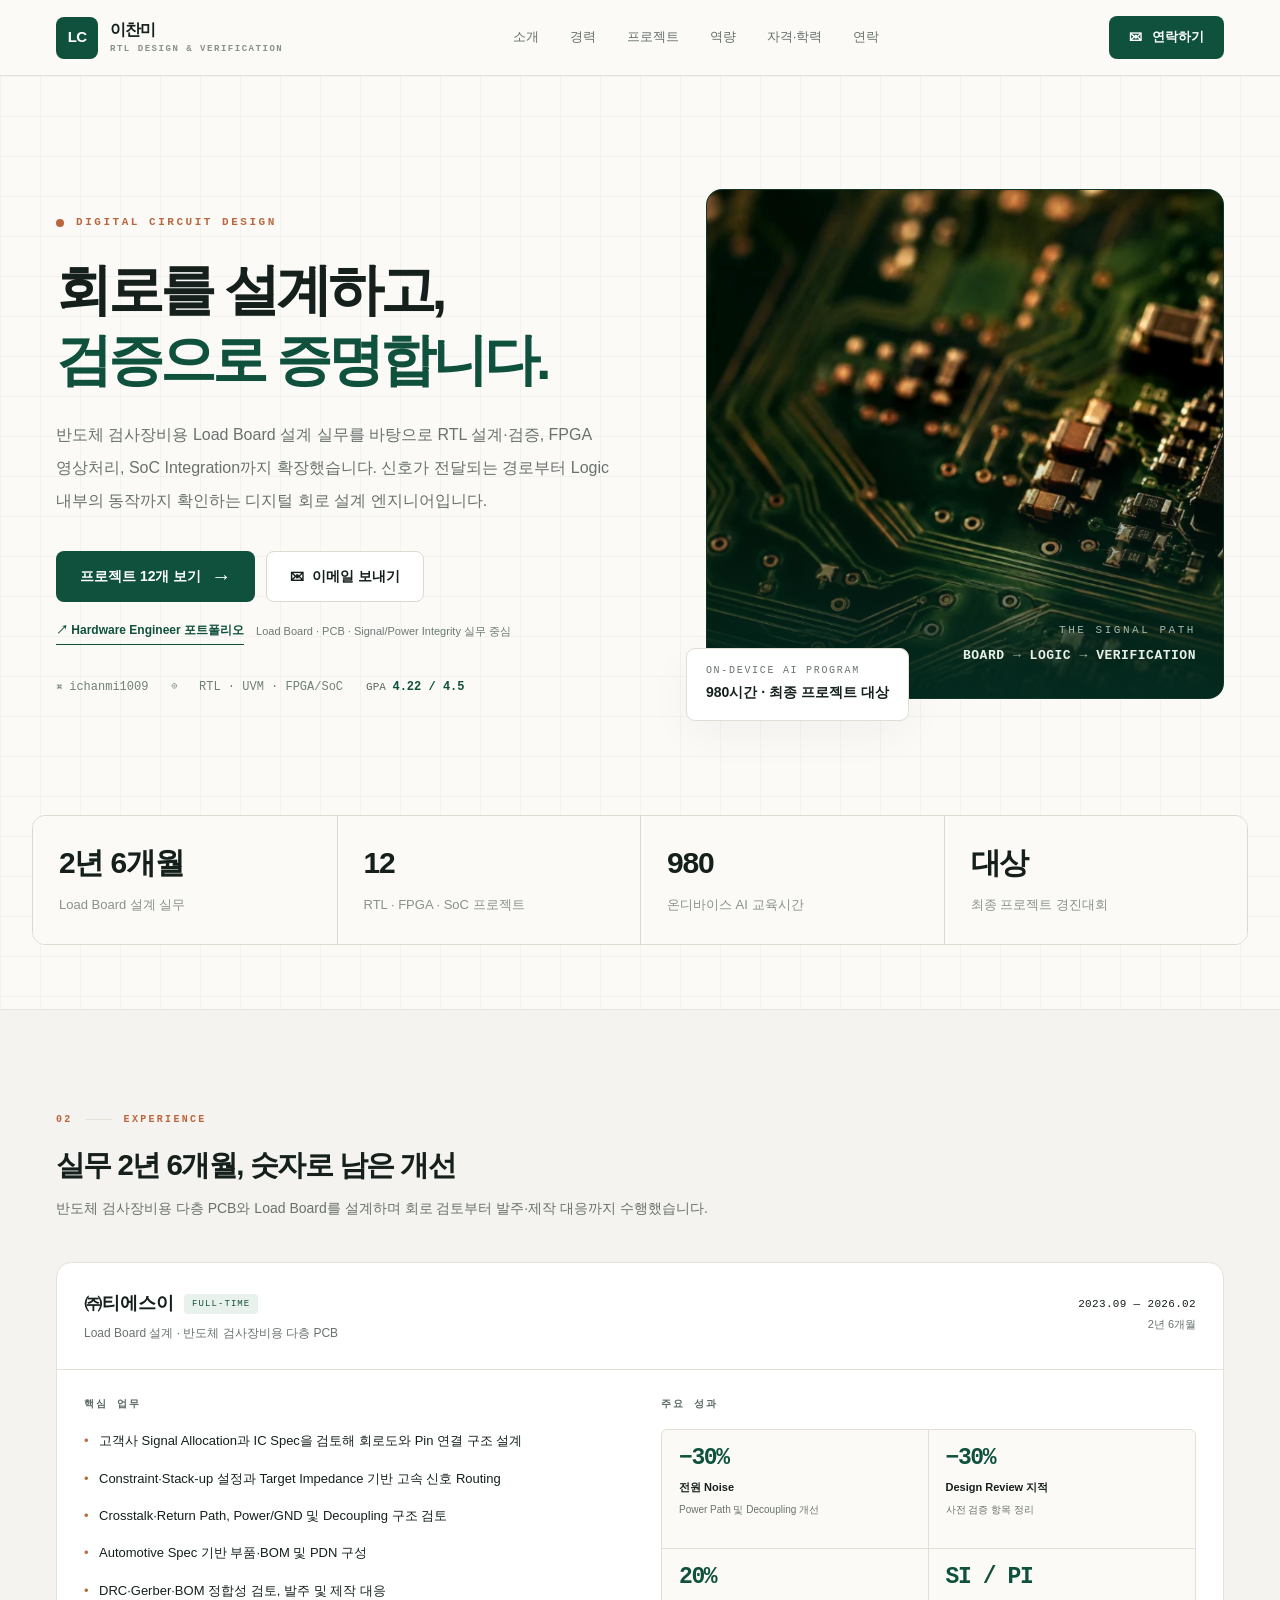
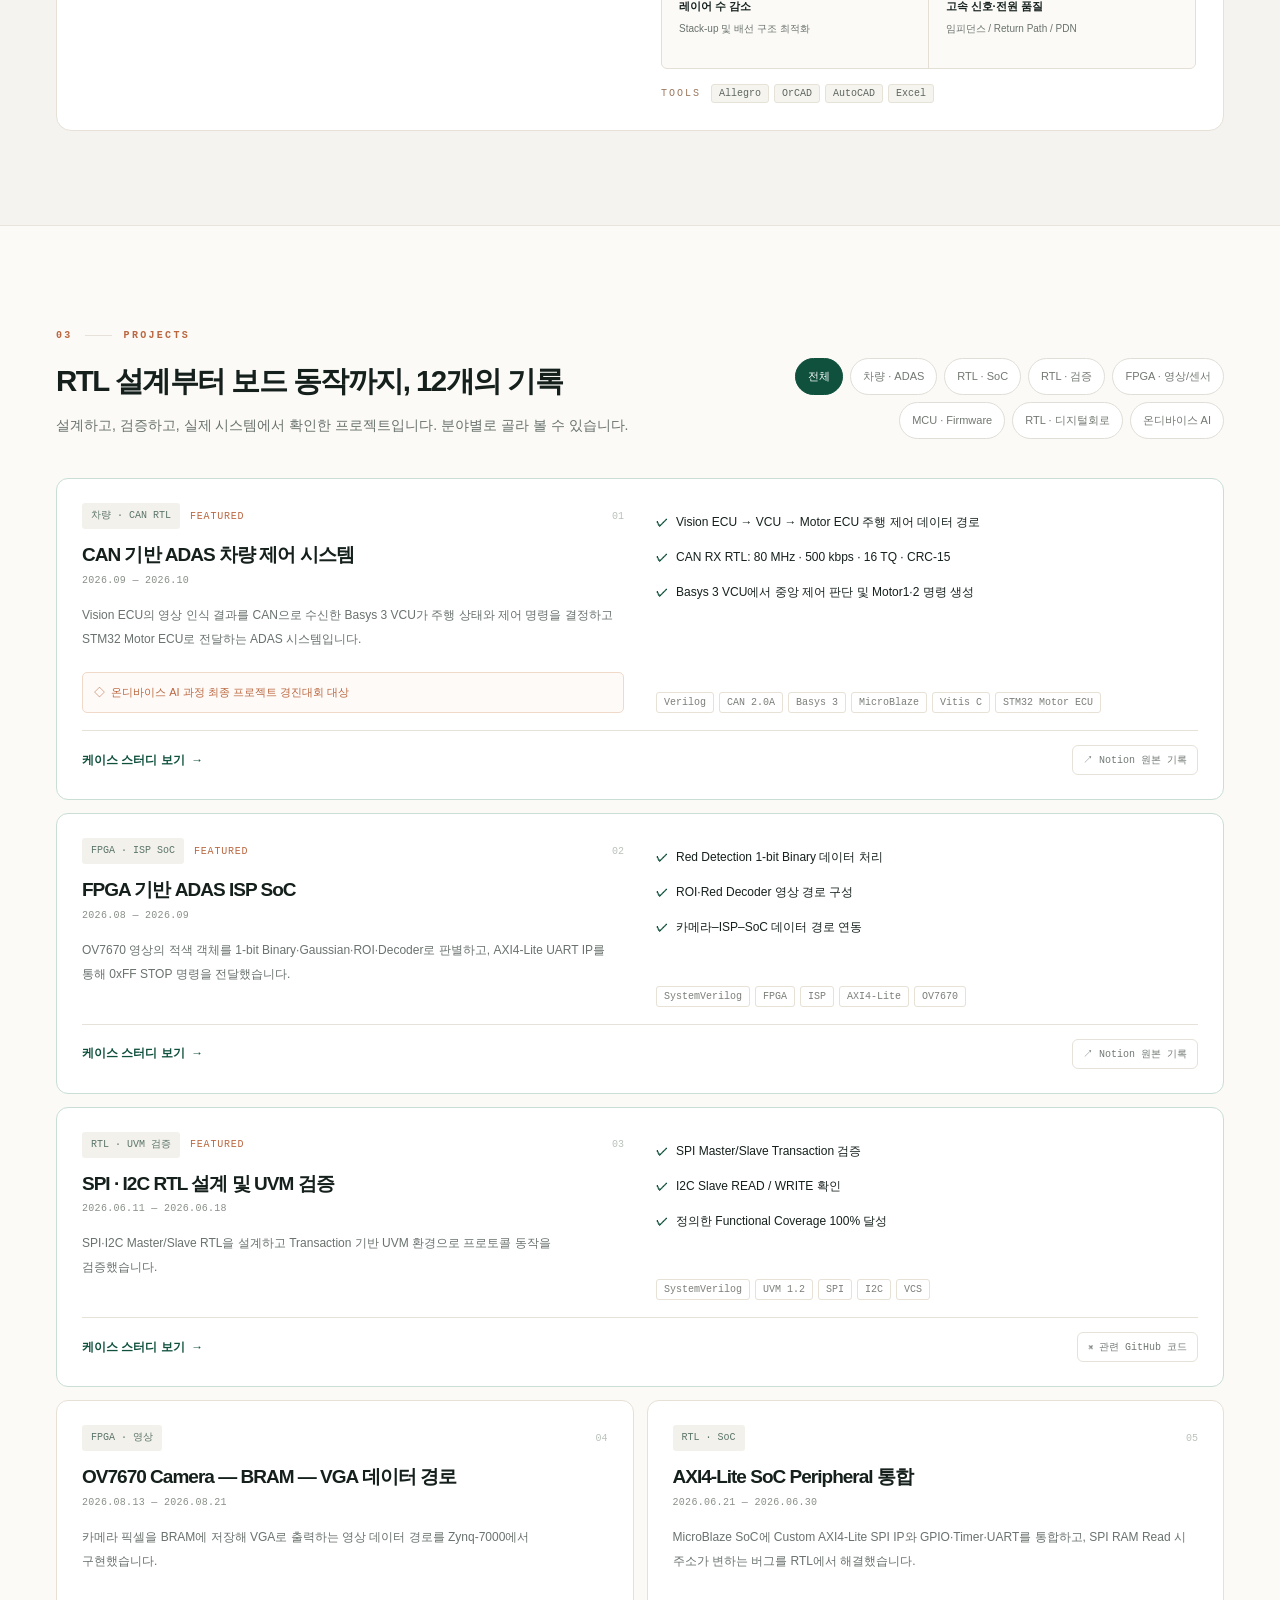
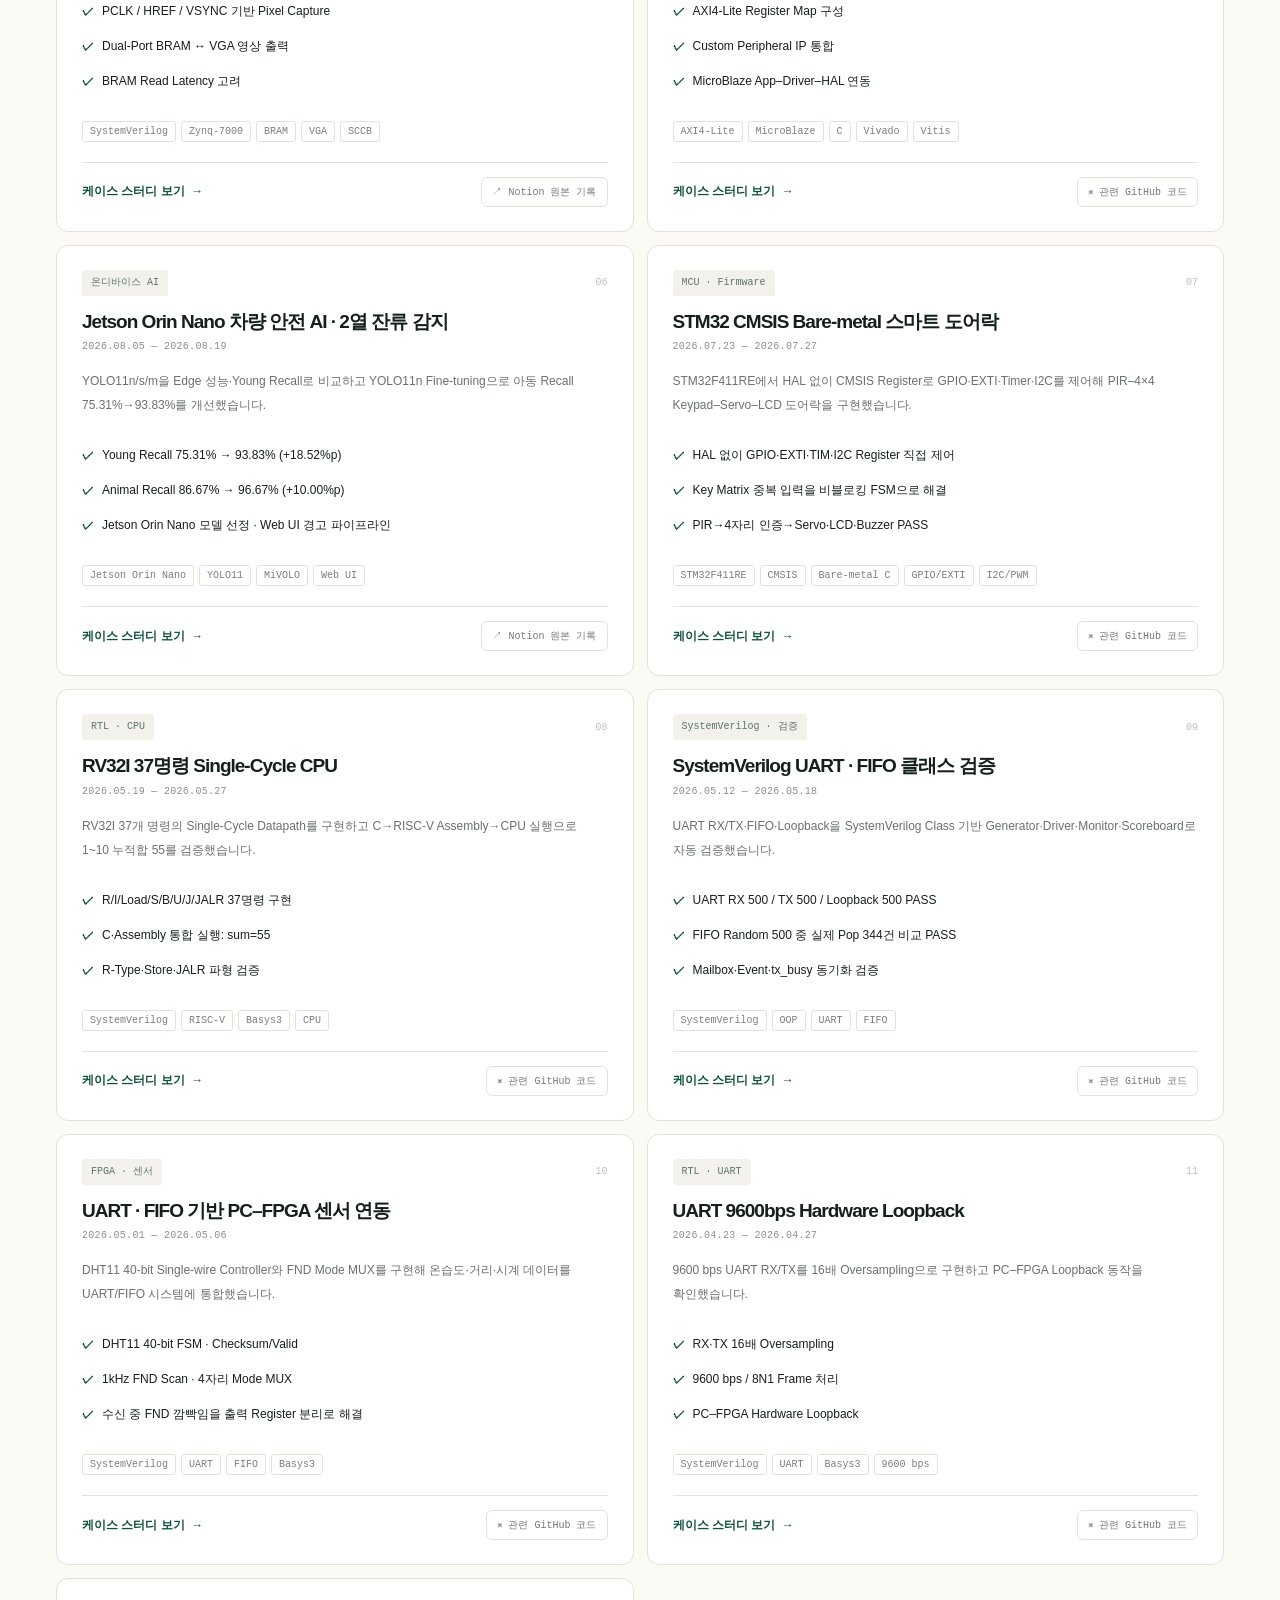
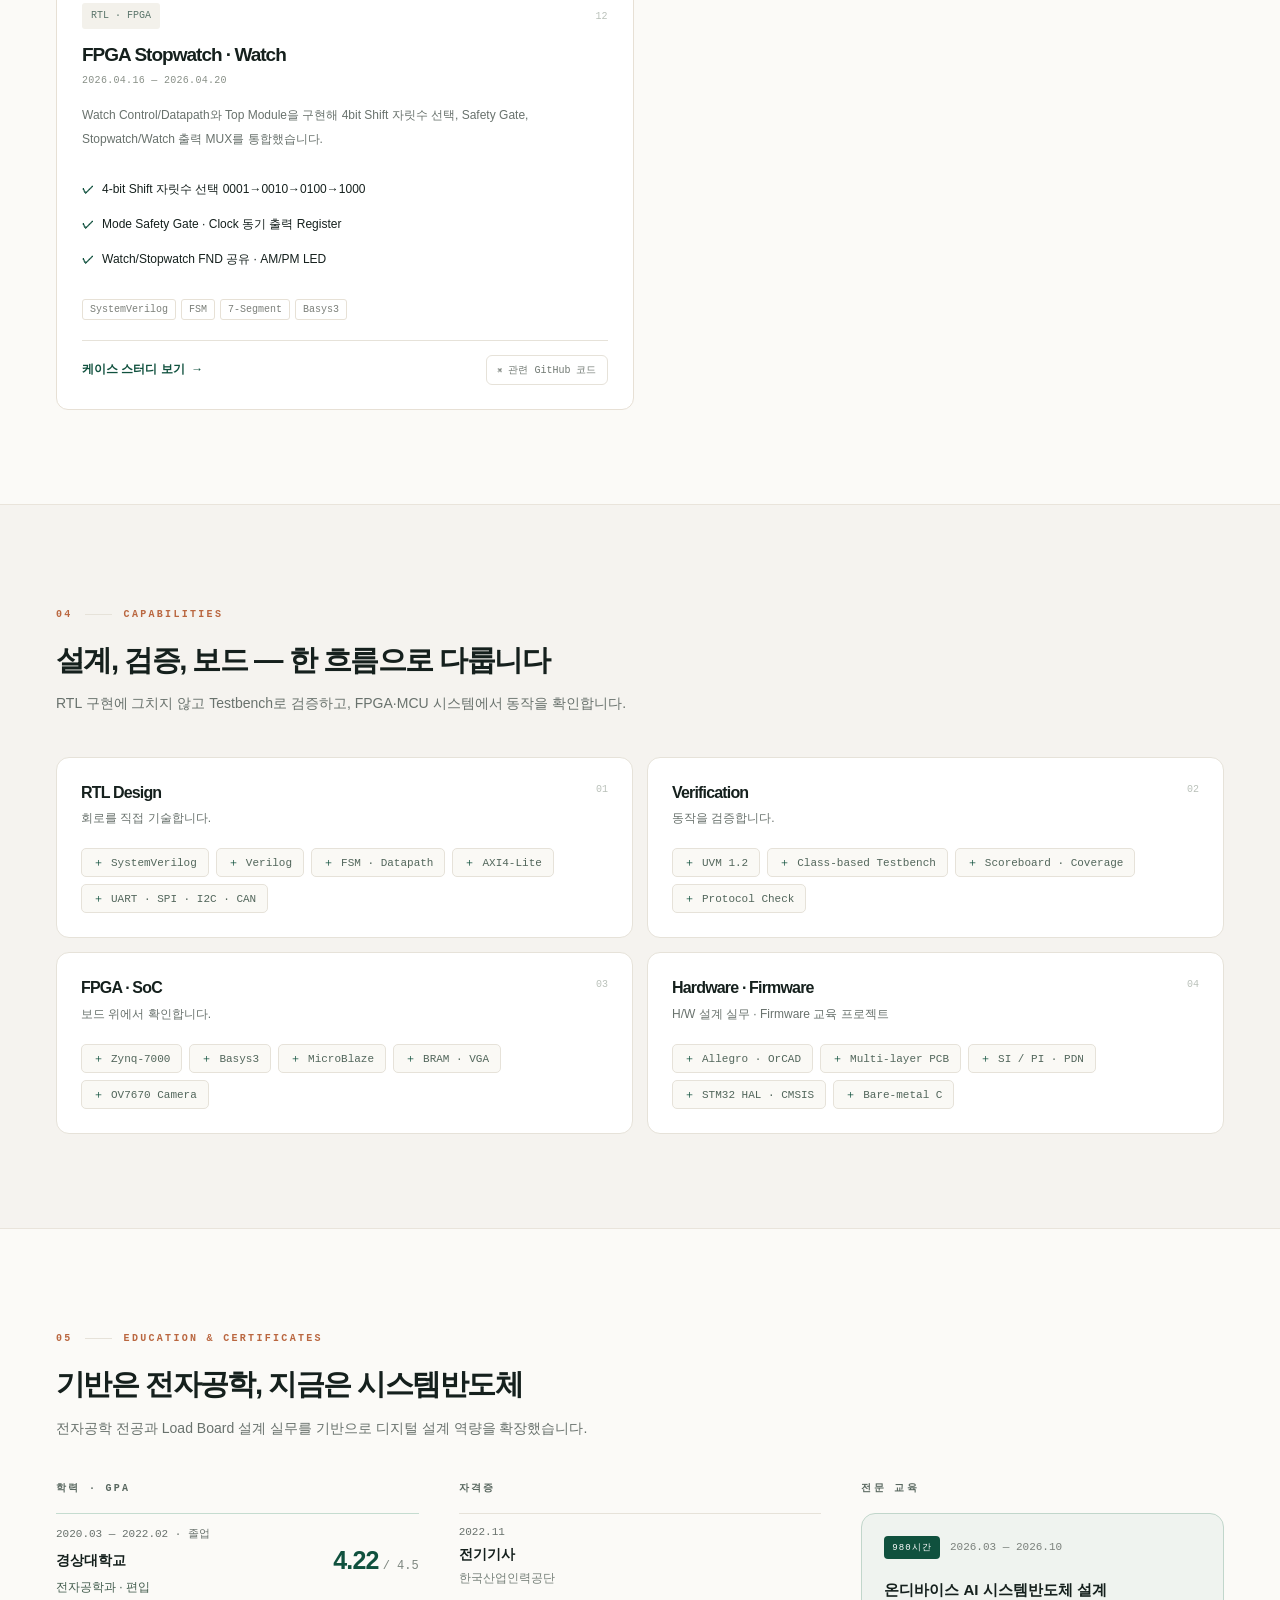
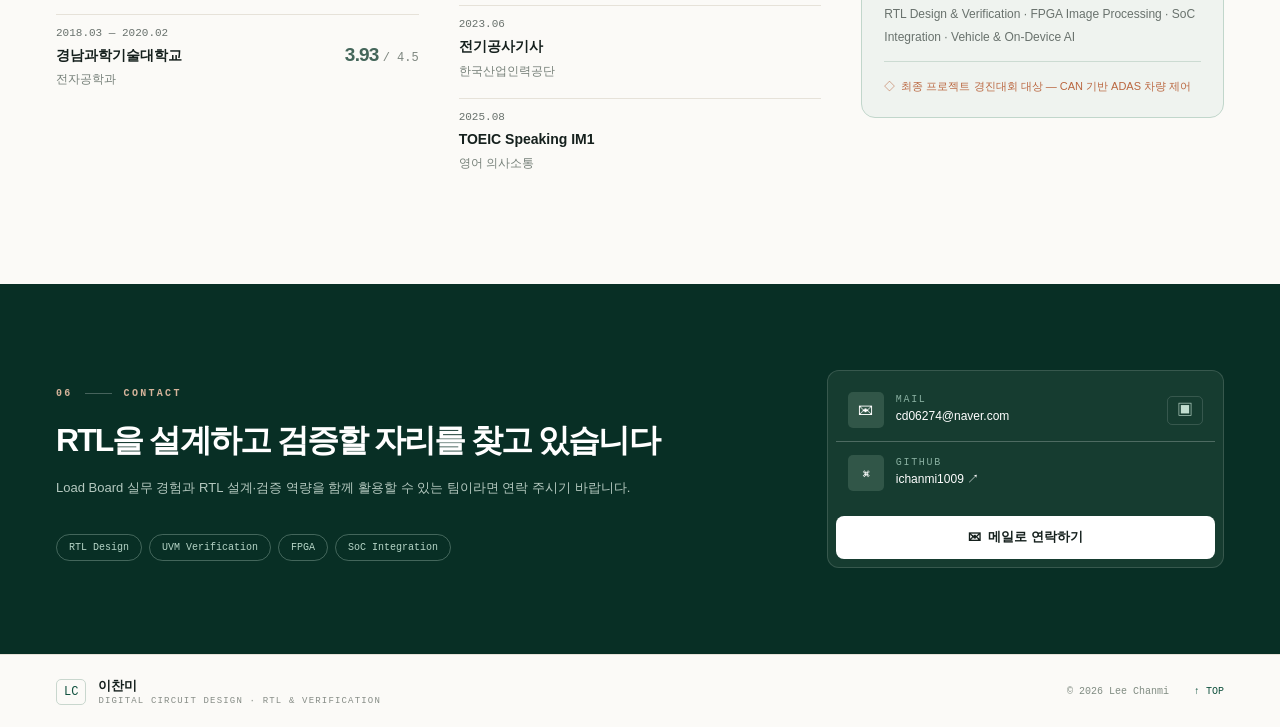
==== commit 288e1e27: "Deploy RTL homepage hardware-portfolio link with refreshed stylesheet" ====
--- a/index.html
+++ b/index.html
@@ -1,4 +1,4 @@
-<!doctype html><html lang="ko"><head><meta charset="utf-8"><meta name="viewport" content="width=device-width,initial-scale=1"><meta name="theme-color" content="#10513e"><meta name="description" content="이찬미 RTL·SoC 설계 엔지니어 포트폴리오"><title>이찬미 | RTL Design & Verification</title><link rel="icon" href="[data-uri]"><link rel="stylesheet" href="style.css?v=20261023-1"></head><body>
+<!doctype html><html lang="ko"><head><meta charset="utf-8"><meta name="viewport" content="width=device-width,initial-scale=1"><meta name="theme-color" content="#10513e"><meta name="description" content="이찬미 RTL·SoC 설계 엔지니어 포트폴리오"><title>이찬미 | RTL Design & Verification</title><link rel="icon" href="[data-uri]"><link rel="stylesheet" href="style.css?v=20261023-2"></head><body>
 <template id="home-template">
 <a class="skip-link" href="#main">본문 바로가기</a>
 <header class="site-header">
--- a/style.css
+++ b/style.css
@@ -96,3 +96,8 @@
 .debug-evidence-links a:hover{border-bottom-color:#1e6249}
 .waveform-card{scroll-margin-top:25px}
 .waveform-card:target{outline:2px solid #779e8e;outline-offset:2px}
+
+/* Alternate hardware engineering portfolio navigation */
+.portfolio-version-switch{display:flex;align-items:center;flex-wrap:wrap;gap:12px;margin-top:18px;font-size:12px}
+.portfolio-version-switch a{font-weight:800;color:#10513e;border-bottom:1px solid #10513e;padding-bottom:3px}
+.portfolio-version-switch span{font-size:11px;color:#6b7975}
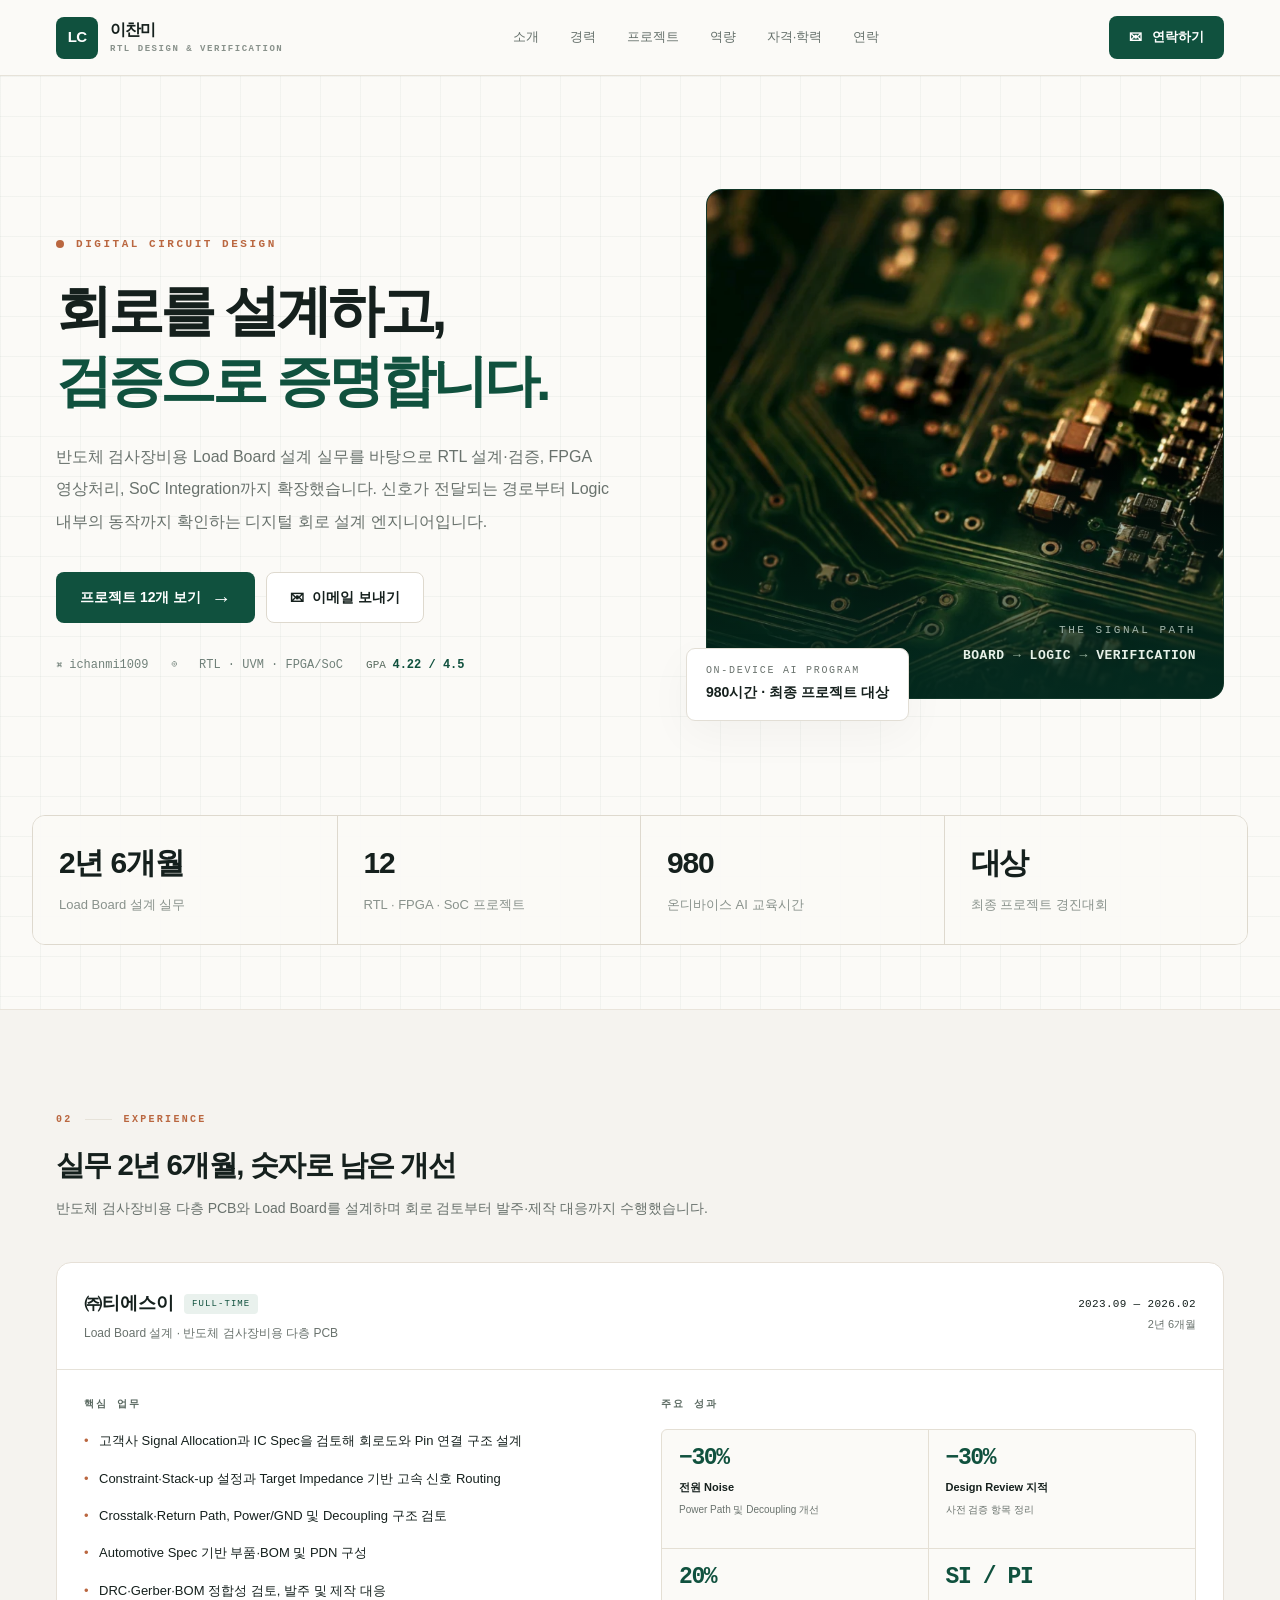
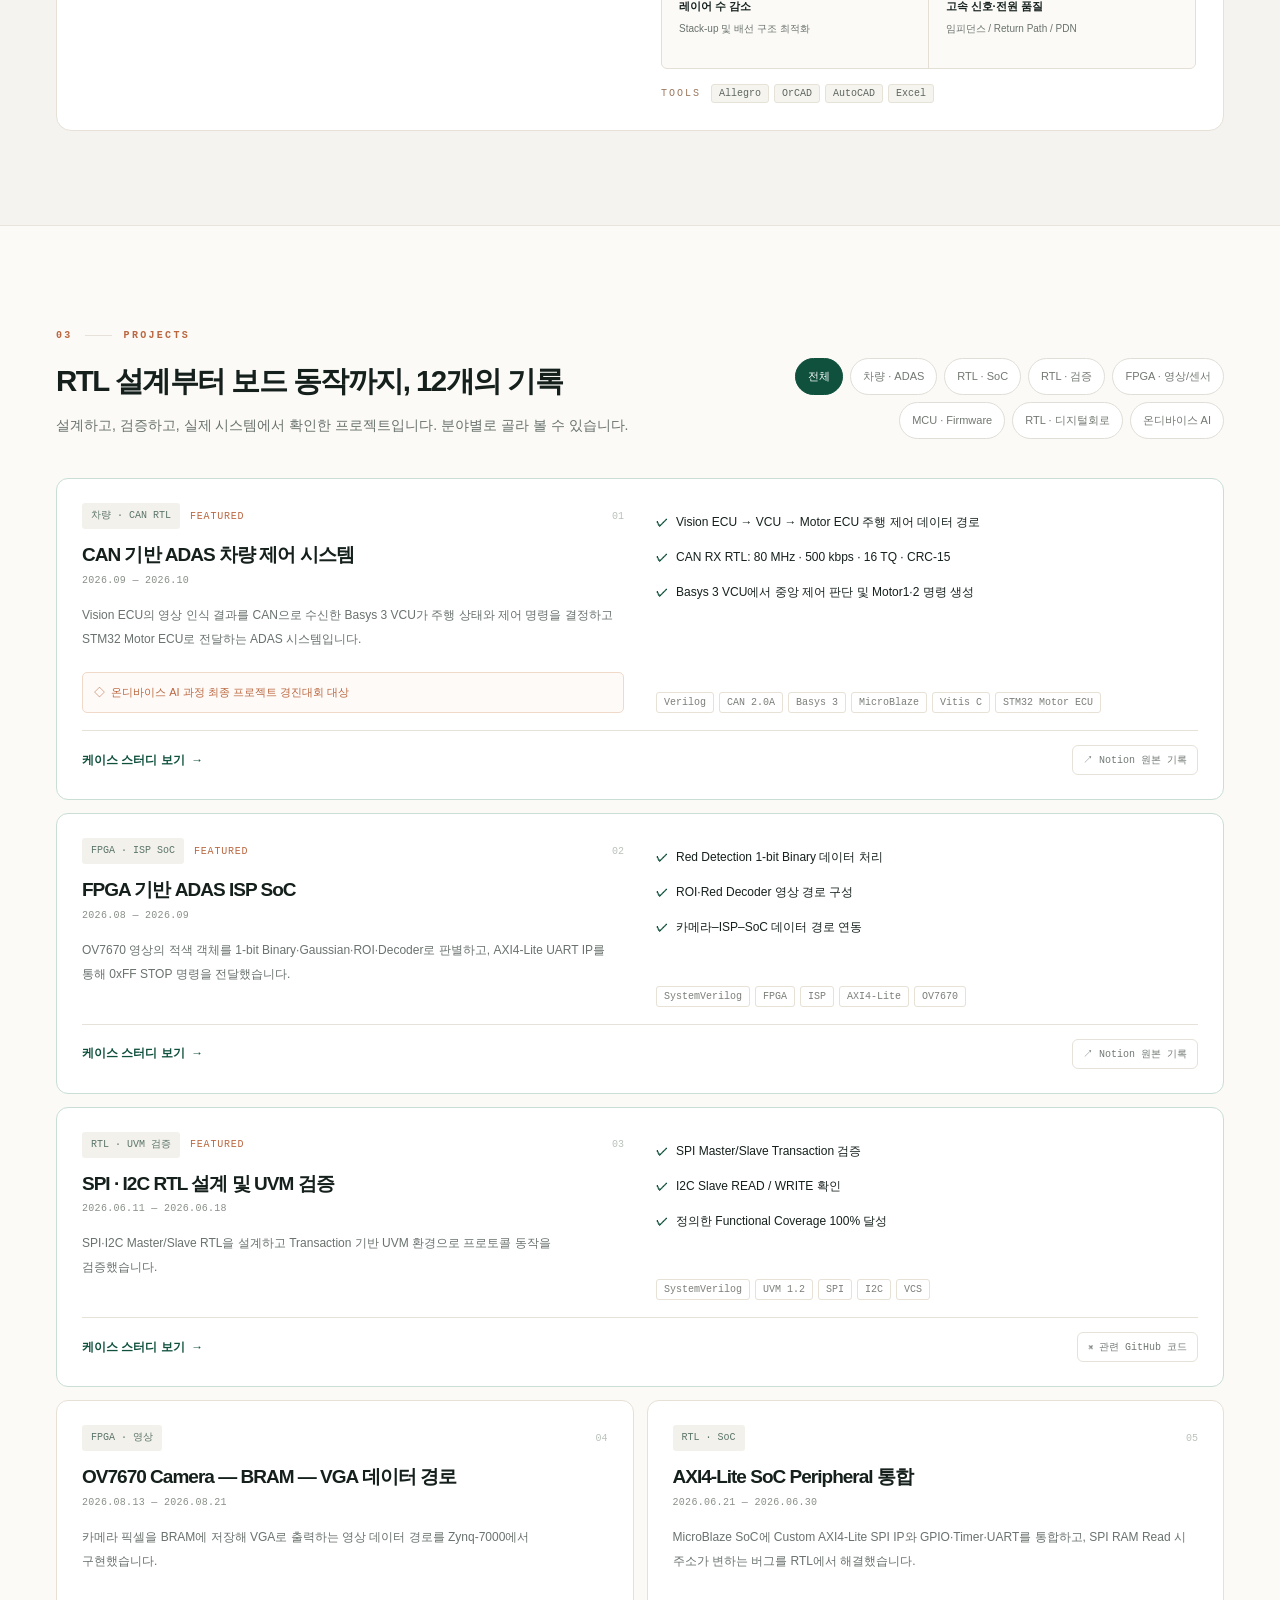
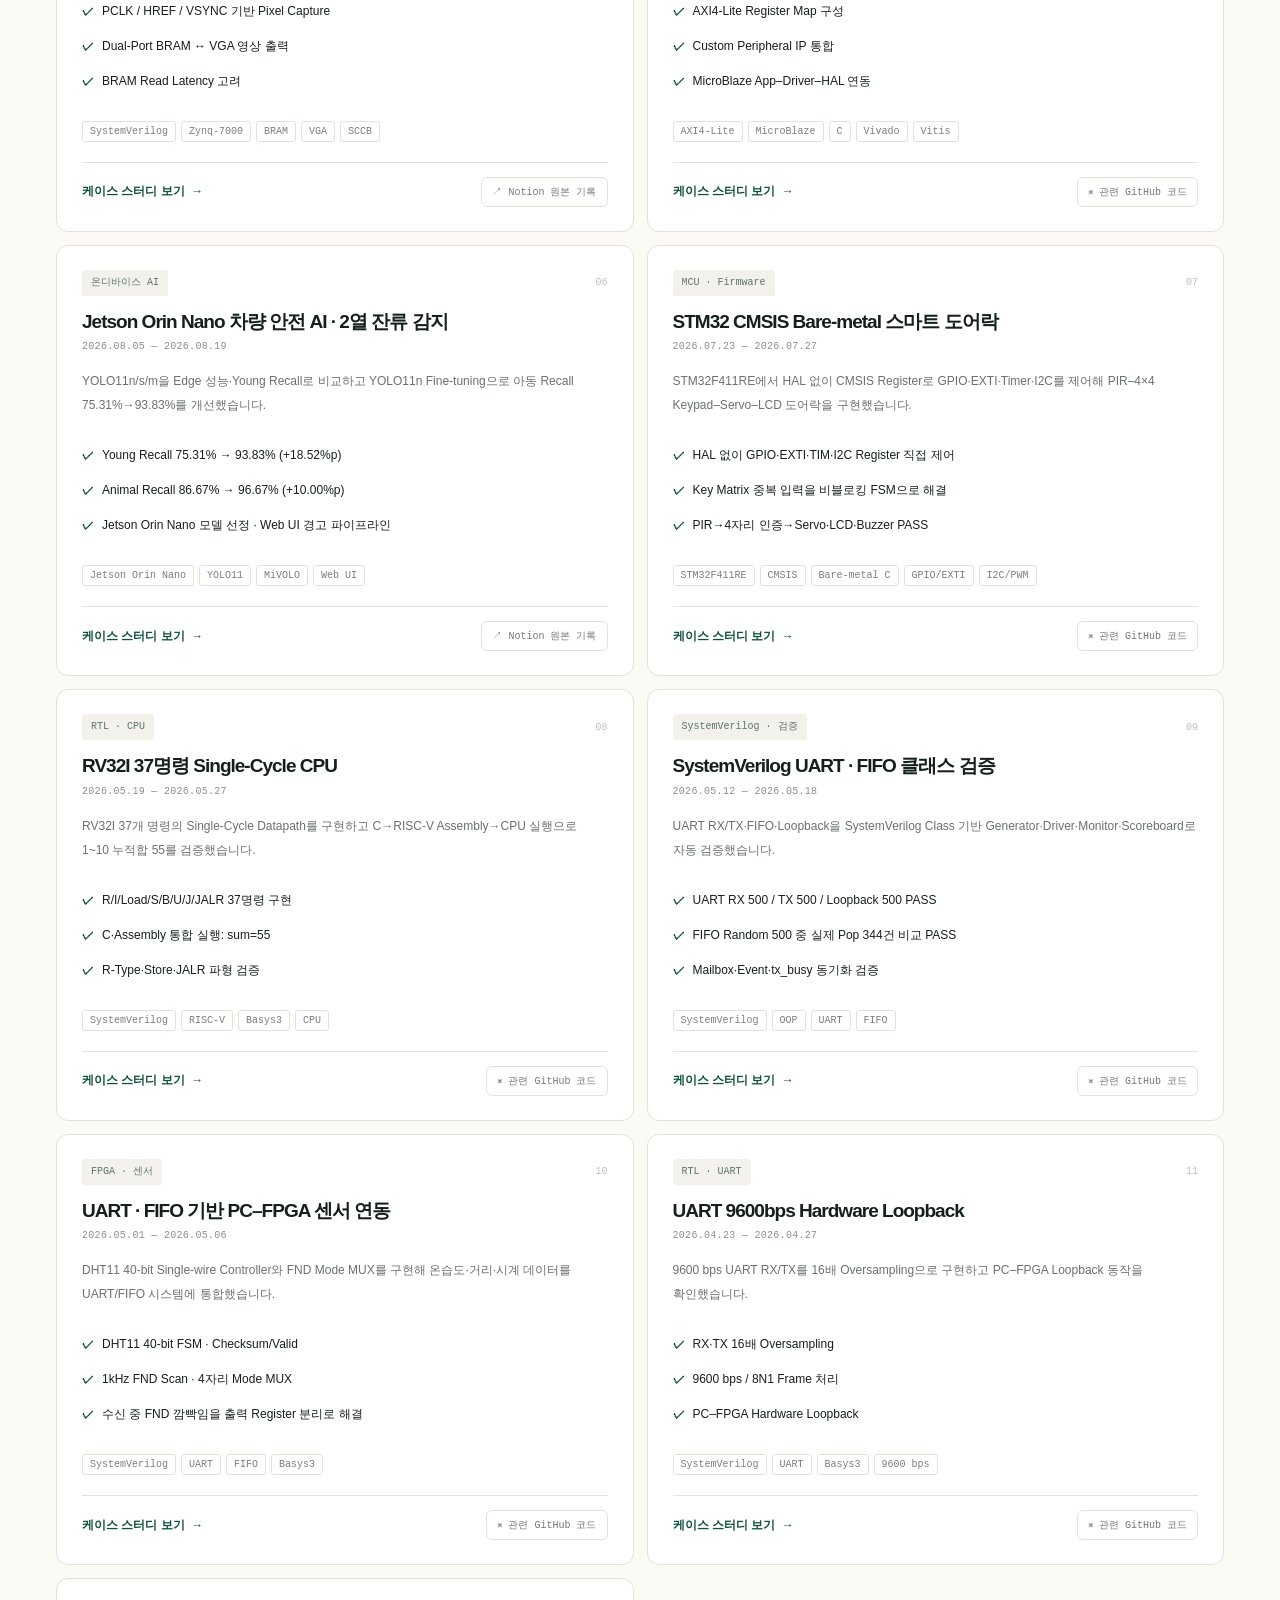
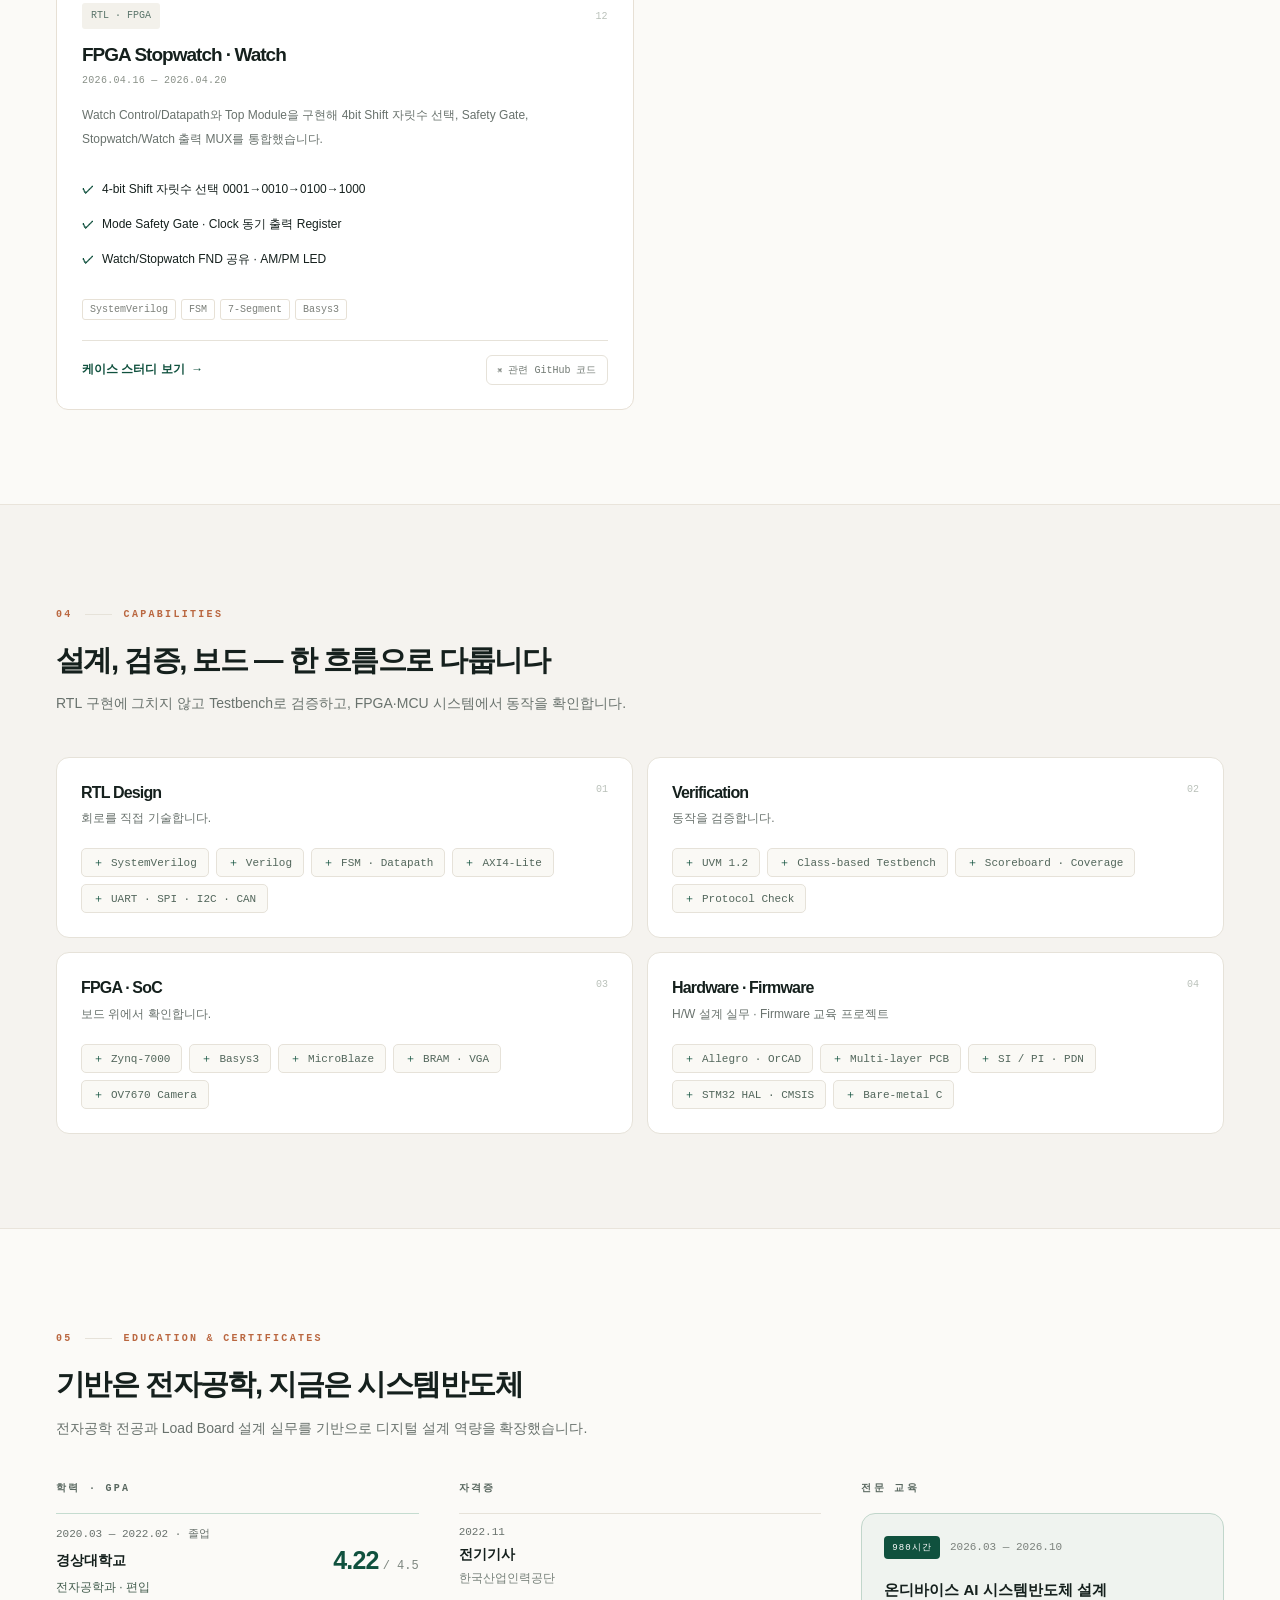
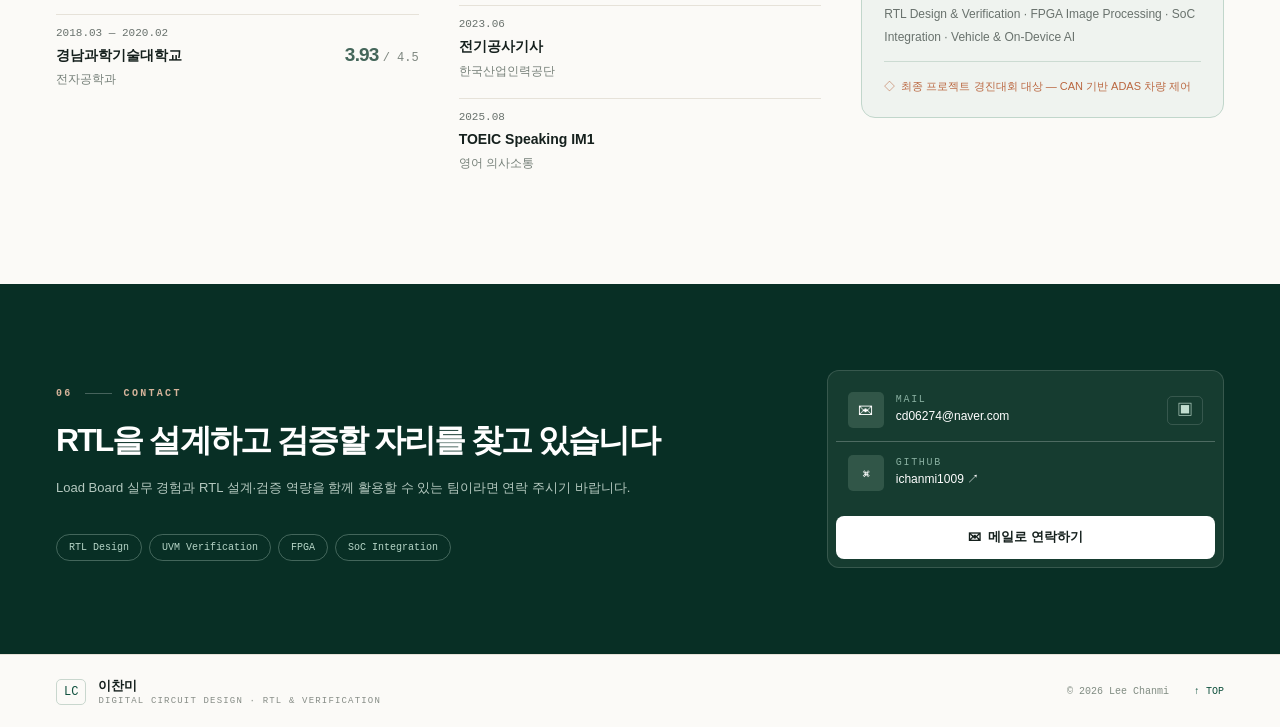
==== commit baf574c5: "Remove RTL-to-Hardware portfolio cross-navigation" ====
--- a/index.html
+++ b/index.html
@@ -24,7 +24,7 @@
 <p class="eyebrow hero-eyebrow"><span class="copper-dot"></span>DIGITAL CIRCUIT DESIGN</p>
 <h1 id="hero-heading">회로를 설계하고,<br/><span>검증으로 증명합니다.</span></h1>
 <p class="hero-description">반도체 검사장비용 Load Board 설계 실무를 바탕으로 RTL 설계·검증, FPGA 영상처리, SoC Integration까지 확장했습니다. 신호가 전달되는 경로부터 Logic 내부의 동작까지 확인하는 디지털 회로 설계 엔지니어입니다.</p>
-<div class="hero-buttons"><a class="btn btn-green btn-large" href="#projects">프로젝트 12개 보기 <span aria-hidden="true">→</span></a><a class="btn btn-outline btn-large" href="mailto:cd06274@naver.com">✉  이메일 보내기</a></div><div class="portfolio-version-switch"><a href="hardware/" aria-label="Load Board PCB 실무 중심 Hardware Engineer 포트폴리오 열기">↗ Hardware Engineer 포트폴리오</a><span>Load Board · PCB · Signal/Power Integrity 실무 중심</span></div>
+<div class="hero-buttons"><a class="btn btn-green btn-large" href="#projects">프로젝트 12개 보기 <span aria-hidden="true">→</span></a><a class="btn btn-outline btn-large" href="mailto:cd06274@naver.com">✉  이메일 보내기</a></div>
 <div class="hero-meta"><a href="https://github.com/ichanmi1009" rel="noopener noreferrer" target="_blank"><span aria-hidden="true">⌘</span> ichanmi1009 <span class="sr-only">새 창</span></a><span>⌾   RTL · UVM · FPGA/SoC</span><span class="hero-gpa">GPA <strong>4.22 / 4.5</strong></span></div>
 </div>
 <div class="hero-visual">
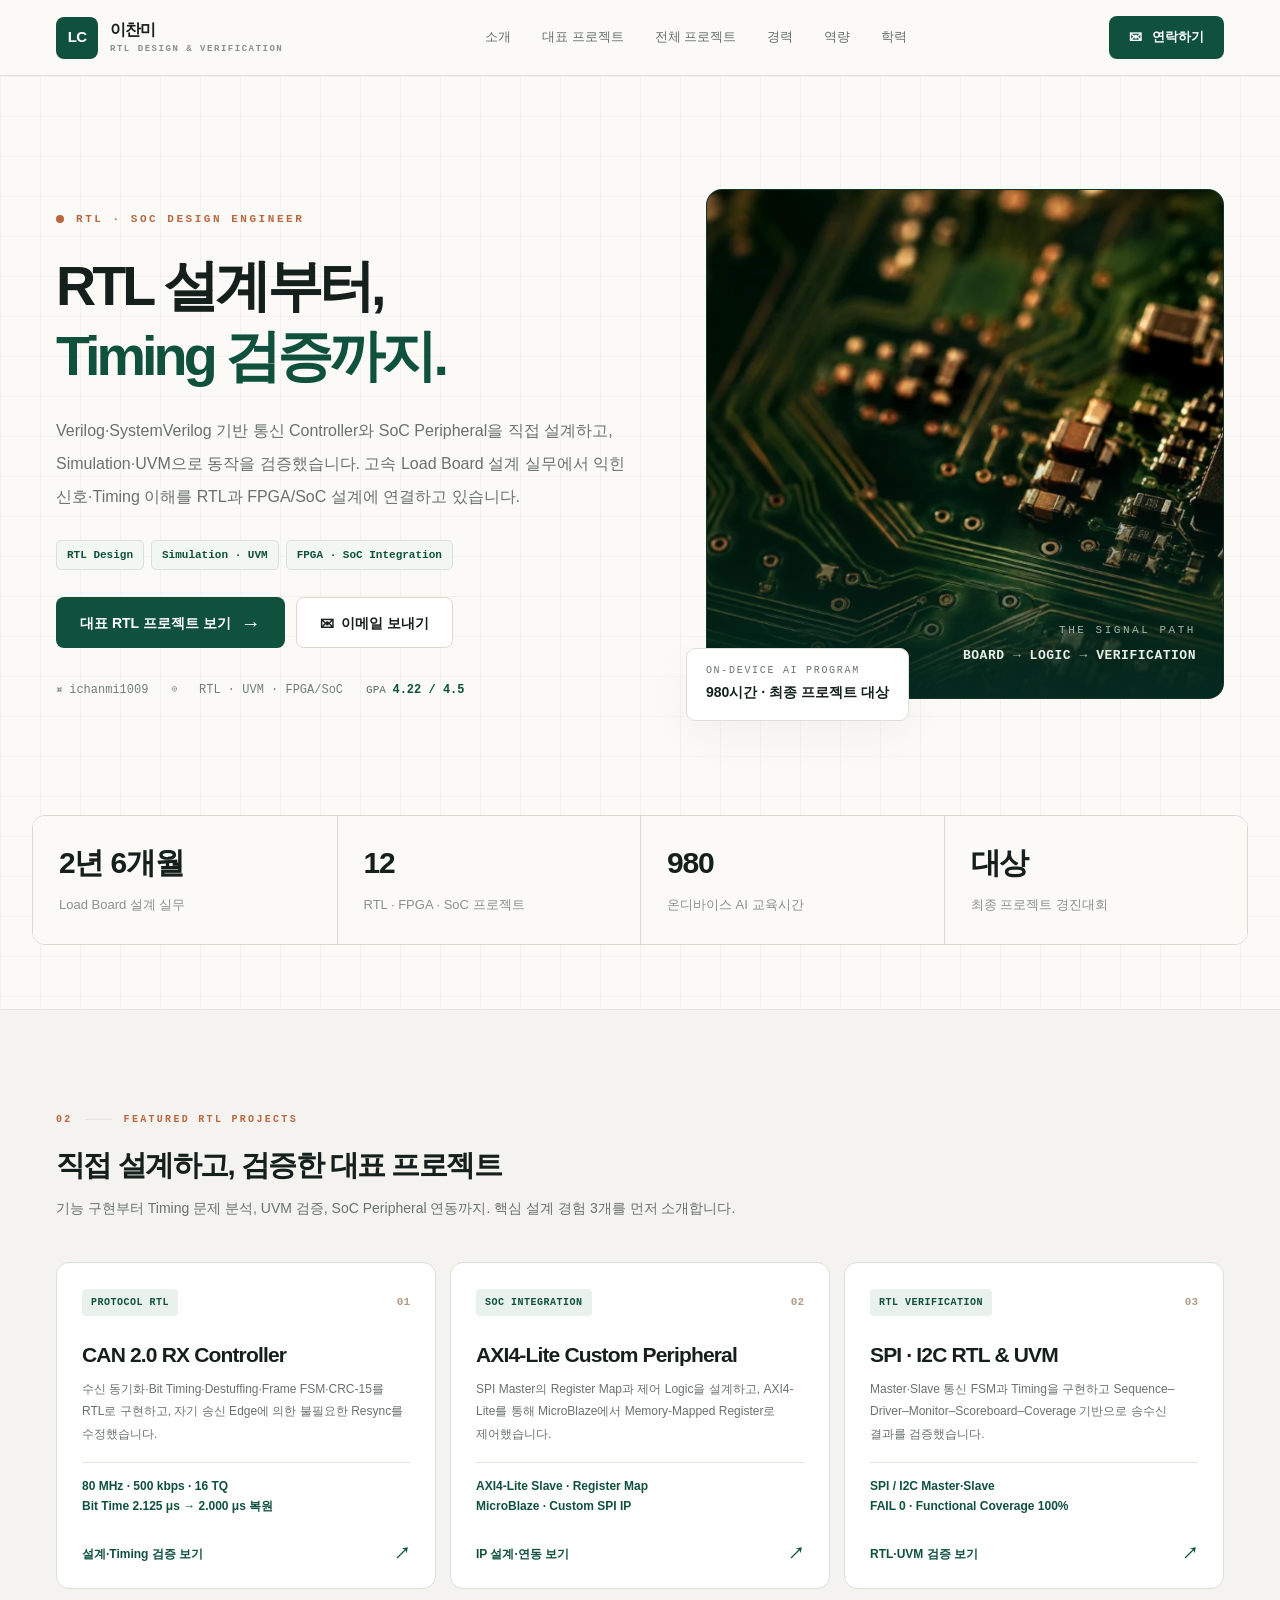
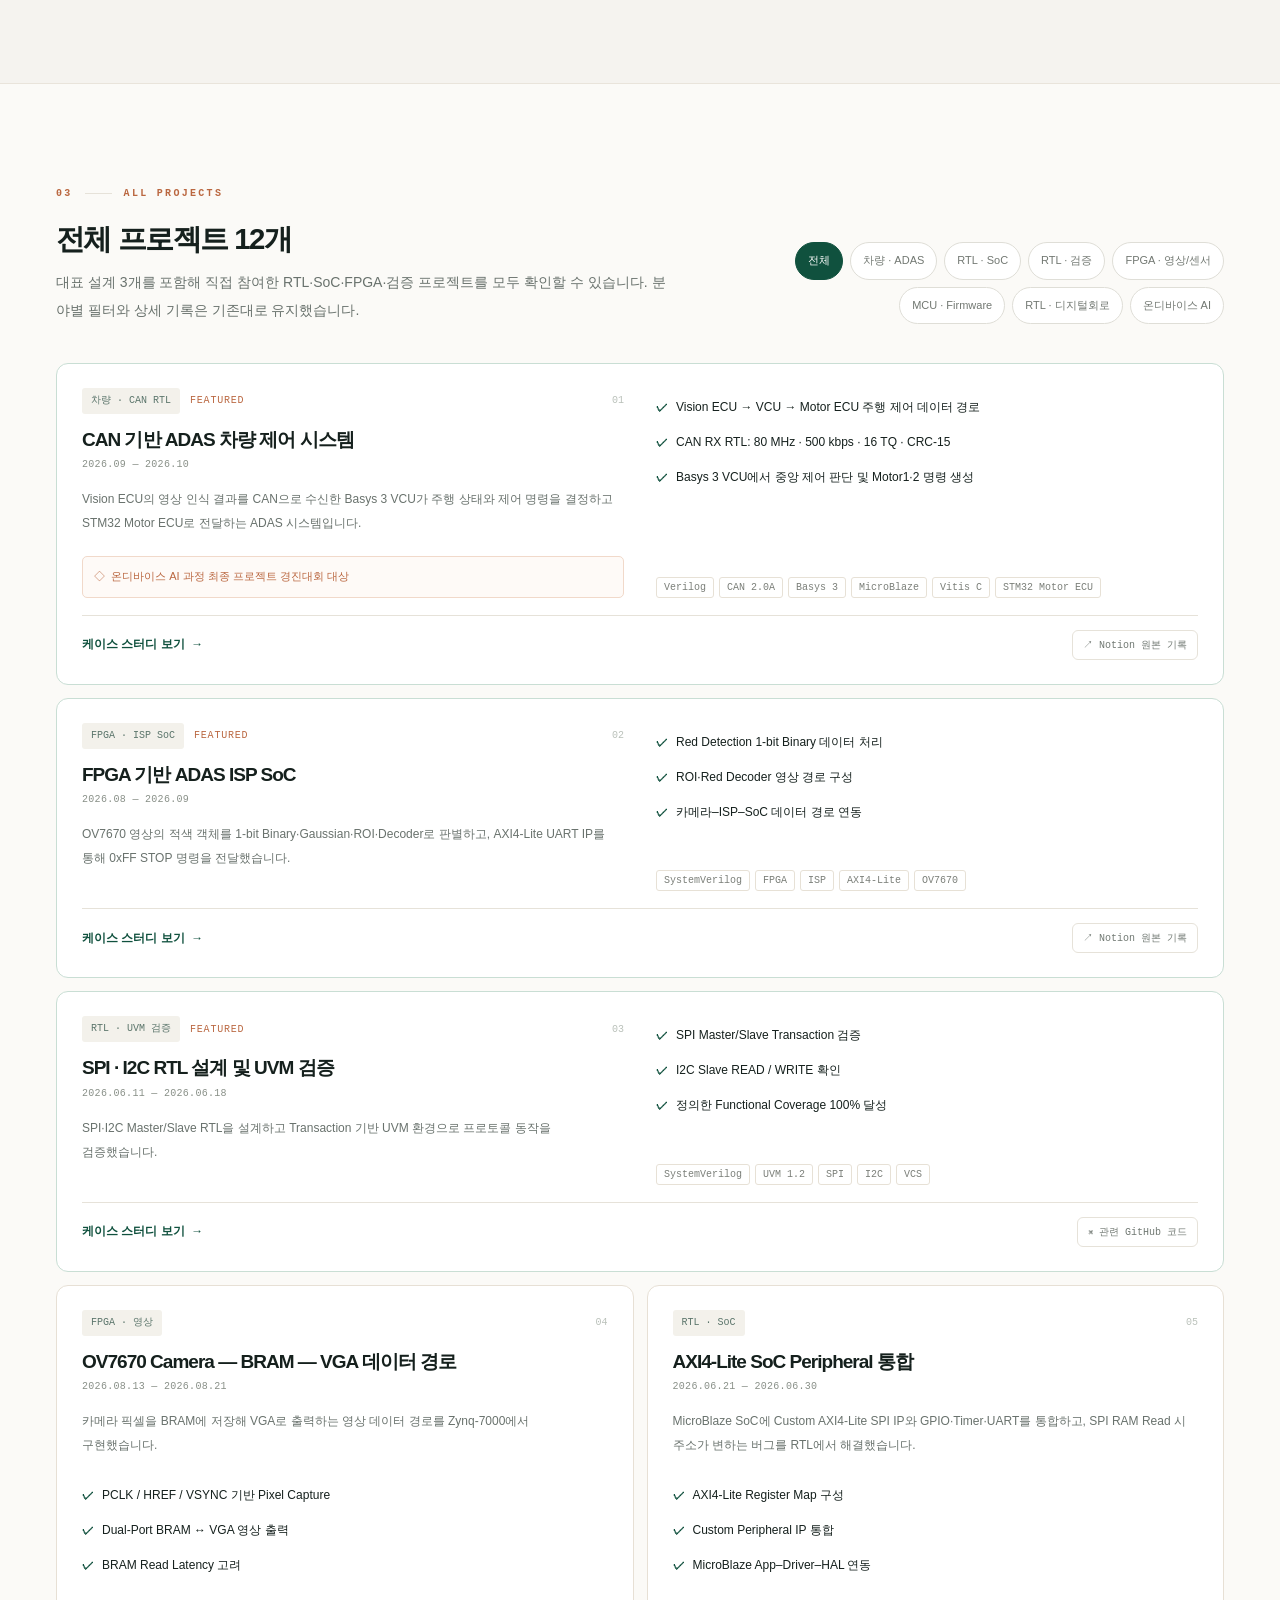
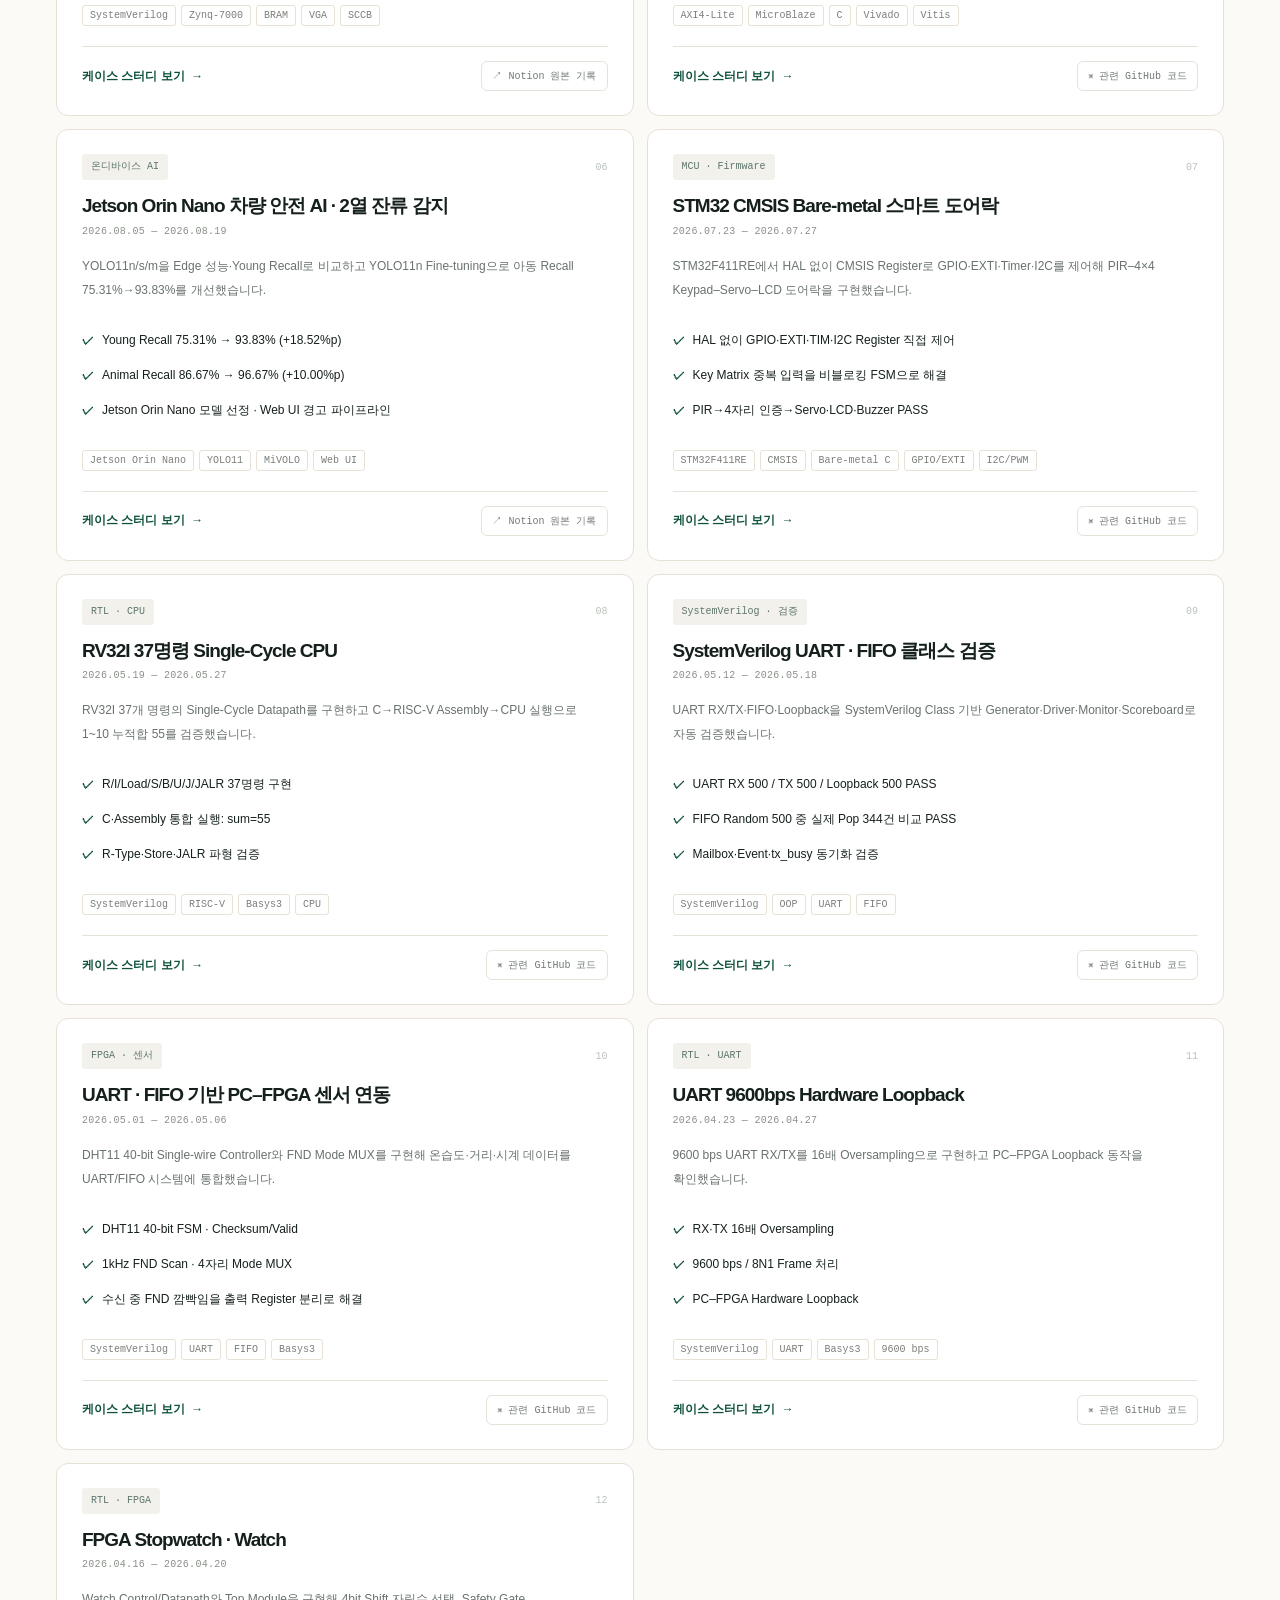
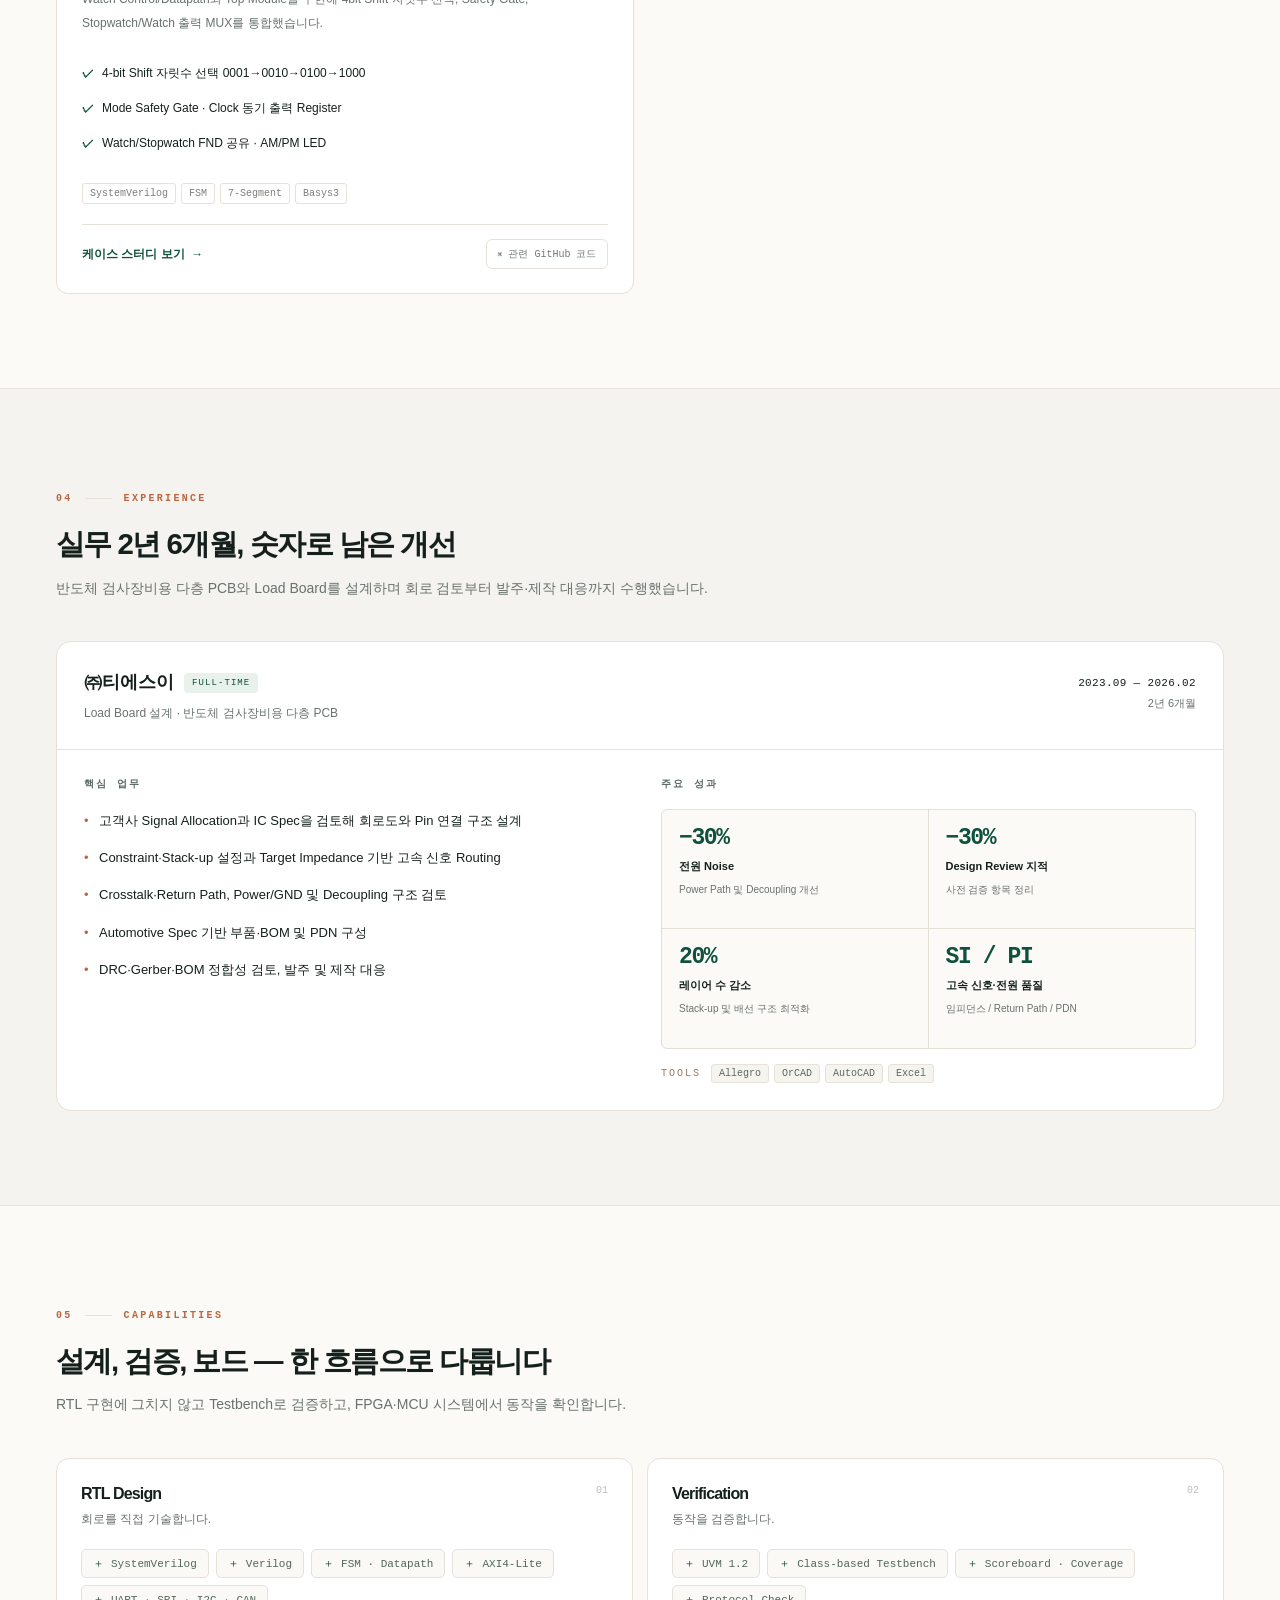
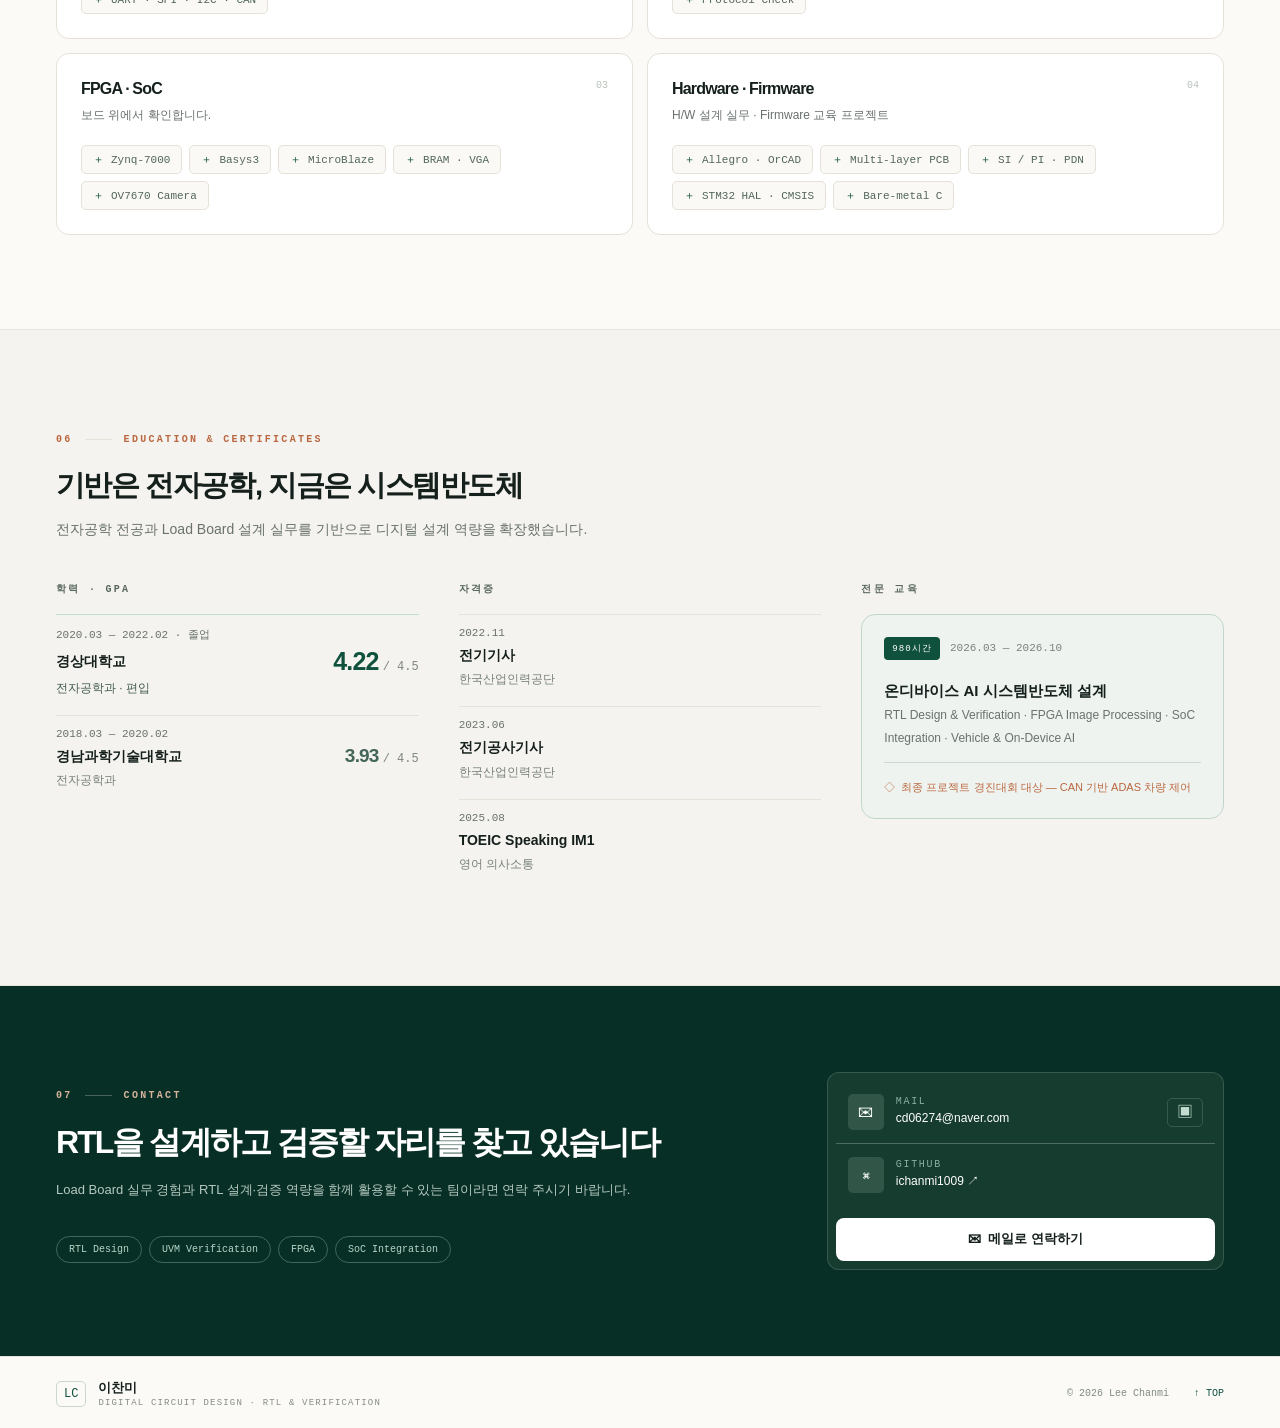
==== commit b8d02137: "Prioritize RTL design and verification with featured projects and revised navigation" ====
--- a/index.html
+++ b/index.html
@@ -1,4 +1,4 @@
-<!doctype html><html lang="ko"><head><meta charset="utf-8"><meta name="viewport" content="width=device-width,initial-scale=1"><meta name="theme-color" content="#10513e"><meta name="description" content="이찬미 RTL·SoC 설계 엔지니어 포트폴리오"><title>이찬미 | RTL Design & Verification</title><link rel="icon" href="[data-uri]"><link rel="stylesheet" href="style.css?v=20261023-2"></head><body>
+<!doctype html><html lang="ko"><head><meta charset="utf-8"><meta name="viewport" content="width=device-width,initial-scale=1"><meta name="theme-color" content="#10513e"><meta name="description" content="이찬미 RTL·SoC 설계 엔지니어 포트폴리오"><title>이찬미 | RTL Design & Verification</title><link rel="icon" href="[data-uri]"><link rel="stylesheet" href="style.css?v=20261029-1"></head><body>
 <template id="home-template">
 <a class="skip-link" href="#main">본문 바로가기</a>
 <header class="site-header">
@@ -8,23 +8,24 @@
 <span class="brand-copy"><strong>이찬미</strong><small>RTL DESIGN &amp; VERIFICATION</small></span>
 </a>
 <nav aria-label="주 메뉴" class="desktop-nav">
-<a href="#about">소개</a><a href="#experience">경력</a><a href="#projects">프로젝트</a><a href="#capabilities">역량</a><a href="#education">자격·학력</a><a href="#contact">연락</a>
+<a href="#about">소개</a><a href="#featured">대표 프로젝트</a><a href="#projects">전체 프로젝트</a><a href="#experience">경력</a><a href="#capabilities">역량</a><a href="#education">학력</a>
 </nav>
 <a class="btn btn-green nav-contact" href="mailto:cd06274@naver.com"><span aria-hidden="true" class="mail-icon">✉</span> 연락하기</a>
 <button aria-controls="mobile-menu" aria-expanded="false" aria-label="메뉴 열기" class="mobile-menu-button" type="button"><span></span><span></span><span></span></button>
 </div>
 <nav aria-label="모바일 메뉴" class="mobile-nav" hidden="" id="mobile-menu">
-<a href="#about">소개</a><a href="#experience">경력</a><a href="#projects">프로젝트</a><a href="#capabilities">역량</a><a href="#education">자격·학력</a><a href="#contact">연락</a>
+<a href="#about">소개</a><a href="#featured">대표 프로젝트</a><a href="#projects">전체 프로젝트</a><a href="#experience">경력</a><a href="#capabilities">역량</a><a href="#education">학력</a>
 </nav>
 </header>
 <main id="main">
 <section aria-labelledby="hero-heading" class="hero grid-paper" id="about">
 <div class="container hero-grid">
 <div class="hero-content">
-<p class="eyebrow hero-eyebrow"><span class="copper-dot"></span>DIGITAL CIRCUIT DESIGN</p>
-<h1 id="hero-heading">회로를 설계하고,<br/><span>검증으로 증명합니다.</span></h1>
-<p class="hero-description">반도체 검사장비용 Load Board 설계 실무를 바탕으로 RTL 설계·검증, FPGA 영상처리, SoC Integration까지 확장했습니다. 신호가 전달되는 경로부터 Logic 내부의 동작까지 확인하는 디지털 회로 설계 엔지니어입니다.</p>
-<div class="hero-buttons"><a class="btn btn-green btn-large" href="#projects">프로젝트 12개 보기 <span aria-hidden="true">→</span></a><a class="btn btn-outline btn-large" href="mailto:cd06274@naver.com">✉  이메일 보내기</a></div>
+<p class="eyebrow hero-eyebrow"><span class="copper-dot"></span>RTL · SOC DESIGN ENGINEER</p>
+<h1 id="hero-heading">RTL 설계부터,<br/><span>Timing 검증까지.</span></h1>
+<p class="hero-description">Verilog·SystemVerilog 기반 통신 Controller와 SoC Peripheral을 직접 설계하고, Simulation·UVM으로 동작을 검증했습니다. 고속 Load Board 설계 실무에서 익힌 신호·Timing 이해를 RTL과 FPGA/SoC 설계에 연결하고 있습니다.</p>
+<div class="hero-focus-tags" aria-label="핵심 역량"><span>RTL Design</span><span>Simulation · UVM</span><span>FPGA · SoC Integration</span></div>
+<div class="hero-buttons"><a class="btn btn-green btn-large" href="#featured">대표 RTL 프로젝트 보기 <span aria-hidden="true">→</span></a><a class="btn btn-outline btn-large" href="mailto:cd06274@naver.com">✉  이메일 보내기</a></div>
 <div class="hero-meta"><a href="https://github.com/ichanmi1009" rel="noopener noreferrer" target="_blank"><span aria-hidden="true">⌘</span> ichanmi1009 <span class="sr-only">새 창</span></a><span>⌾   RTL · UVM · FPGA/SoC</span><span class="hero-gpa">GPA <strong>4.22 / 4.5</strong></span></div>
 </div>
 <div class="hero-visual">
@@ -42,9 +43,47 @@
 <div class="metric"><strong>대상</strong><span>최종 프로젝트 경진대회</span></div>
 </div>
 </section>
+
+<section aria-labelledby="featured-heading" class="section section-alt rtl-feature-section" id="featured">
+<div class="container">
+<div class="section-intro"><span class="section-num">02 <span></span> FEATURED RTL PROJECTS</span><h2 id="featured-heading">직접 설계하고, 검증한 대표 프로젝트</h2><p>기능 구현부터 Timing 문제 분석, UVM 검증, SoC Peripheral 연동까지. 핵심 설계 경험 3개를 먼저 소개합니다.</p></div>
+<div class="rtl-feature-grid">
+<a class="rtl-feature-card" href="index.html?slug=can-adas" aria-label="CAN RX Controller RTL 설계 및 Timing Debug 상세 보기">
+<div class="rtl-feature-top"><span class="rtl-feature-type">PROTOCOL RTL</span><span class="rtl-feature-index">01</span></div>
+<h3>CAN 2.0 RX Controller</h3>
+<p>수신 동기화·Bit Timing·Destuffing·Frame FSM·CRC-15를 RTL로 구현하고, 자기 송신 Edge에 의한 불필요한 Resync를 수정했습니다.</p>
+<div class="rtl-feature-spec">80 MHz · 500 kbps · 16 TQ<br/>Bit Time 2.125 μs → 2.000 μs 복원</div>
+<div class="rtl-feature-link">설계·Timing 검증 보기 <span aria-hidden="true">↗</span></div>
+</a>
+<a class="rtl-feature-card" href="index.html?slug=axi-soc" aria-label="AXI4-Lite Custom Peripheral RTL 설계 상세 보기">
+<div class="rtl-feature-top"><span class="rtl-feature-type">SOC INTEGRATION</span><span class="rtl-feature-index">02</span></div>
+<h3>AXI4-Lite Custom Peripheral</h3>
+<p>SPI Master의 Register Map과 제어 Logic을 설계하고, AXI4-Lite를 통해 MicroBlaze에서 Memory-Mapped Register로 제어했습니다.</p>
+<div class="rtl-feature-spec">AXI4-Lite Slave · Register Map<br/>MicroBlaze · Custom SPI IP</div>
+<div class="rtl-feature-link">IP 설계·연동 보기 <span aria-hidden="true">↗</span></div>
+</a>
+<a class="rtl-feature-card" href="index.html?slug=spi-i2c-uvm" aria-label="SPI I2C RTL 설계 및 UVM 검증 상세 보기">
+<div class="rtl-feature-top"><span class="rtl-feature-type">RTL VERIFICATION</span><span class="rtl-feature-index">03</span></div>
+<h3>SPI · I2C RTL &amp; UVM</h3>
+<p>Master·Slave 통신 FSM과 Timing을 구현하고 Sequence–Driver–Monitor–Scoreboard–Coverage 기반으로 송수신 결과를 검증했습니다.</p>
+<div class="rtl-feature-spec">SPI / I2C Master·Slave<br/>FAIL 0 · Functional Coverage 100%</div>
+<div class="rtl-feature-link">RTL·UVM 검증 보기 <span aria-hidden="true">↗</span></div>
+</a>
+</div>
+</div>
+</section>
+<section aria-labelledby="projects-heading" class="section" id="projects">
+<div class="container">
+<div class="projects-head"><div class="section-intro"><span class="section-num">03 <span></span> ALL PROJECTS</span><h2 id="projects-heading">전체 프로젝트 <em>12개</em></h2><p>대표 설계 3개를 포함해 직접 참여한 RTL·SoC·FPGA·검증 프로젝트를 모두 확인할 수 있습니다. 분야별 필터와 상세 기록은 기존대로 유지했습니다.</p></div><div aria-label="프로젝트 분야 필터" class="filters" role="group"><button aria-pressed="true" class="filter-chip active" data-filter="all" type="button">전체</button><button aria-pressed="false" class="filter-chip" data-filter="vehicle" type="button">차량 · ADAS</button><button aria-pressed="false" class="filter-chip" data-filter="soc" type="button">RTL · SoC</button><button aria-pressed="false" class="filter-chip" data-filter="verification" type="button">RTL · 검증</button><button aria-pressed="false" class="filter-chip" data-filter="fpga" type="button">FPGA · 영상/센서</button><button aria-pressed="false" class="filter-chip" data-filter="firmware" type="button">MCU · Firmware</button><button aria-pressed="false" class="filter-chip" data-filter="rtl" type="button">RTL · 디지털회로</button><button aria-pressed="false" class="filter-chip" data-filter="ai" type="button">온디바이스 AI</button></div></div>
+<p aria-live="polite" class="sr-only" id="filter-status" role="status"></p>
+<div class="featured-projects" id="featured-projects"></div>
+<div class="project-grid" id="other-projects"></div>
+<div class="empty-state" hidden="" id="empty-state">해당 분야에 등록된 프로젝트가 없습니다.</div>
+</div>
+</section>
 <section aria-labelledby="experience-heading" class="section section-alt" id="experience">
 <div class="container">
-<div class="section-intro"><span class="section-num">02 <span></span> EXPERIENCE</span><h2 id="experience-heading">실무 2년 6개월, 숫자로 남은 개선</h2><p>반도체 검사장비용 다층 PCB와 Load Board를 설계하며 회로 검토부터 발주·제작 대응까지 수행했습니다.</p></div>
+<div class="section-intro"><span class="section-num">04 <span></span> EXPERIENCE</span><h2 id="experience-heading">실무 2년 6개월, 숫자로 남은 개선</h2><p>반도체 검사장비용 다층 PCB와 Load Board를 설계하며 회로 검토부터 발주·제작 대응까지 수행했습니다.</p></div>
 <div class="experience-panel">
 <div class="experience-title"><div><div class="company-name"><strong>㈜티에스이</strong><span class="small-pill">FULL-TIME</span></div><p>Load Board 설계 · 반도체 검사장비용 다층 PCB</p></div><div class="work-period"><strong>2023.09 — 2026.02</strong><small>2년 6개월</small></div></div>
 <div class="experience-body"><div><div class="small-heading">핵심 업무</div><ul class="dotted-list"><li>고객사 Signal Allocation과 IC Spec을 검토해 회로도와 Pin 연결 구조 설계</li><li>Constraint·Stack-up 설정과 Target Impedance 기반 고속 신호 Routing</li><li>Crosstalk·Return Path, Power/GND 및 Decoupling 구조 검토</li><li>Automotive Spec 기반 부품·BOM 및 PDN 구성</li><li>DRC·Gerber·BOM 정합성 검토, 발주 및 제작 대응</li></ul></div>
@@ -52,17 +91,8 @@
 </div>
 </div>
 </section>
-<section aria-labelledby="projects-heading" class="section" id="projects">
-<div class="container">
-<div class="projects-head"><div class="section-intro"><span class="section-num">03 <span></span> PROJECTS</span><h2 id="projects-heading">RTL 설계부터 보드 동작까지, <em>12개의 기록</em></h2><p>설계하고, 검증하고, 실제 시스템에서 확인한 프로젝트입니다. 분야별로 골라 볼 수 있습니다.</p></div><div aria-label="프로젝트 분야 필터" class="filters" role="group"><button aria-pressed="true" class="filter-chip active" data-filter="all" type="button">전체</button><button aria-pressed="false" class="filter-chip" data-filter="vehicle" type="button">차량 · ADAS</button><button aria-pressed="false" class="filter-chip" data-filter="soc" type="button">RTL · SoC</button><button aria-pressed="false" class="filter-chip" data-filter="verification" type="button">RTL · 검증</button><button aria-pressed="false" class="filter-chip" data-filter="fpga" type="button">FPGA · 영상/센서</button><button aria-pressed="false" class="filter-chip" data-filter="firmware" type="button">MCU · Firmware</button><button aria-pressed="false" class="filter-chip" data-filter="rtl" type="button">RTL · 디지털회로</button><button aria-pressed="false" class="filter-chip" data-filter="ai" type="button">온디바이스 AI</button></div></div>
-<p aria-live="polite" class="sr-only" id="filter-status" role="status"></p>
-<div class="featured-projects" id="featured-projects"></div>
-<div class="project-grid" id="other-projects"></div>
-<div class="empty-state" hidden="" id="empty-state">해당 분야에 등록된 프로젝트가 없습니다.</div>
-</div>
-</section>
-<section aria-labelledby="capabilities-heading" class="section section-alt" id="capabilities"><div class="container"><div class="section-intro"><span class="section-num">04 <span></span> CAPABILITIES</span><h2 id="capabilities-heading">설계, 검증, 보드 — 한 흐름으로 다룹니다</h2><p>RTL 구현에 그치지 않고 Testbench로 검증하고, FPGA·MCU 시스템에서 동작을 확인합니다.</p></div><div class="capability-grid"><article class="capability-card"><span class="card-index">01</span><h3>RTL Design</h3><p>회로를 직접 기술합니다.</p><div class="skill-tags"><span>SystemVerilog</span><span>Verilog</span><span>FSM · Datapath</span><span>AXI4-Lite</span><span>UART · SPI · I2C · CAN</span></div></article><article class="capability-card"><span class="card-index">02</span><h3>Verification</h3><p>동작을 검증합니다.</p><div class="skill-tags"><span>UVM 1.2</span><span>Class-based Testbench</span><span>Scoreboard · Coverage</span><span>Protocol Check</span></div></article><article class="capability-card"><span class="card-index">03</span><h3>FPGA · SoC</h3><p>보드 위에서 확인합니다.</p><div class="skill-tags"><span>Zynq-7000</span><span>Basys3</span><span>MicroBlaze</span><span>BRAM · VGA</span><span>OV7670 Camera</span></div></article><article class="capability-card"><span class="card-index">04</span><h3>Hardware · Firmware</h3><p>H/W 설계 실무 · Firmware 교육 프로젝트</p><div class="skill-tags"><span>Allegro · OrCAD</span><span>Multi-layer PCB</span><span>SI / PI · PDN</span><span>STM32 HAL · CMSIS</span><span>Bare-metal C</span></div></article></div></div></section>
-<section aria-labelledby="education-heading" class="section" id="education"><div class="container"><div class="section-intro"><span class="section-num">05 <span></span> EDUCATION &amp; CERTIFICATES</span><h2 id="education-heading">기반은 전자공학, 지금은 시스템반도체</h2><p>전자공학 전공과 Load Board 설계 실무를 기반으로 디지털 설계 역량을 확장했습니다.</p></div><div class="education-grid"><div><div class="small-heading">학력 · GPA</div>
+<section aria-labelledby="capabilities-heading" class="section" id="capabilities"><div class="container"><div class="section-intro"><span class="section-num">05 <span></span> CAPABILITIES</span><h2 id="capabilities-heading">설계, 검증, 보드 — 한 흐름으로 다룹니다</h2><p>RTL 구현에 그치지 않고 Testbench로 검증하고, FPGA·MCU 시스템에서 동작을 확인합니다.</p></div><div class="capability-grid"><article class="capability-card"><span class="card-index">01</span><h3>RTL Design</h3><p>회로를 직접 기술합니다.</p><div class="skill-tags"><span>SystemVerilog</span><span>Verilog</span><span>FSM · Datapath</span><span>AXI4-Lite</span><span>UART · SPI · I2C · CAN</span></div></article><article class="capability-card"><span class="card-index">02</span><h3>Verification</h3><p>동작을 검증합니다.</p><div class="skill-tags"><span>UVM 1.2</span><span>Class-based Testbench</span><span>Scoreboard · Coverage</span><span>Protocol Check</span></div></article><article class="capability-card"><span class="card-index">03</span><h3>FPGA · SoC</h3><p>보드 위에서 확인합니다.</p><div class="skill-tags"><span>Zynq-7000</span><span>Basys3</span><span>MicroBlaze</span><span>BRAM · VGA</span><span>OV7670 Camera</span></div></article><article class="capability-card"><span class="card-index">04</span><h3>Hardware · Firmware</h3><p>H/W 설계 실무 · Firmware 교육 프로젝트</p><div class="skill-tags"><span>Allegro · OrCAD</span><span>Multi-layer PCB</span><span>SI / PI · PDN</span><span>STM32 HAL · CMSIS</span><span>Bare-metal C</span></div></article></div></div></section>
+<section aria-labelledby="education-heading" class="section section-alt" id="education"><div class="container"><div class="section-intro"><span class="section-num">06 <span></span> EDUCATION &amp; CERTIFICATES</span><h2 id="education-heading">기반은 전자공학, 지금은 시스템반도체</h2><p>전자공학 전공과 Load Board 설계 실무를 기반으로 디지털 설계 역량을 확장했습니다.</p></div><div class="education-grid"><div><div class="small-heading">학력 · GPA</div>
 <div class="edu-line edu-line-primary">
   <small>2020.03 — 2022.02 · 졸업</small>
   <div class="edu-school-row"><strong>경상대학교</strong><div class="edu-gpa-value"><strong>4.22</strong><span>/ 4.5</span></div></div>
@@ -73,14 +103,14 @@
   <div class="edu-school-row"><strong>경남과학기술대학교</strong><div class="edu-gpa-value edu-gpa-secondary"><strong>3.93</strong><span>/ 4.5</span></div></div>
   <span>전자공학과</span>
 </div></div><div><div class="small-heading">자격증</div><div class="edu-line"><small>2022.11</small><strong>전기기사</strong><span>한국산업인력공단</span></div><div class="edu-line"><small>2023.06</small><strong>전기공사기사</strong><span>한국산업인력공단</span></div><div class="edu-line"><small>2025.08</small><strong>TOEIC Speaking IM1</strong><span>영어 의사소통</span></div></div><div><div class="small-heading">전문 교육</div><div class="education-feature"><div class="edu-feature-top"><span class="small-pill green-pill">980시간</span><small>2026.03 — 2026.10</small></div><strong>온디바이스 AI 시스템반도체 설계</strong><p>RTL Design &amp; Verification · FPGA Image Processing · SoC Integration · Vehicle &amp; On-Device AI</p><div class="education-award">◇  최종 프로젝트 경진대회 대상 — CAN 기반 ADAS 차량 제어</div></div></div></div></div></section>
-<section class="contact-section" id="contact"><div class="container contact-grid"><div><span class="section-num light-num">06 <span></span> CONTACT</span><h2>RTL을 설계하고 검증할 자리를 찾고 있습니다</h2><p>Load Board 실무 경험과 RTL 설계·검증 역량을 함께 활용할 수 있는 팀이라면 연락 주시기 바랍니다.</p><div class="contact-tag-list"><span>RTL Design</span><span>UVM Verification</span><span>FPGA</span><span>SoC Integration</span></div></div><div class="contact-card"><div class="contact-item"><span class="contact-icon">✉</span><div><small>MAIL</small><a href="mailto:cd06274@naver.com">cd06274@naver.com</a></div><button aria-label="이메일 주소 복사" class="copy-button" data-copy="cd06274@naver.com" title="이메일 주소 복사" type="button">▣</button></div><div class="contact-item"><span class="contact-icon">⌘</span><div><small>GITHUB</small><a href="https://github.com/ichanmi1009" rel="noopener noreferrer" target="_blank">ichanmi1009 ↗</a></div></div><a class="btn btn-white contact-cta" href="mailto:cd06274@naver.com">✉  메일로 연락하기</a></div></div></section>
+<section class="contact-section" id="contact"><div class="container contact-grid"><div><span class="section-num light-num">07 <span></span> CONTACT</span><h2>RTL을 설계하고 검증할 자리를 찾고 있습니다</h2><p>Load Board 실무 경험과 RTL 설계·검증 역량을 함께 활용할 수 있는 팀이라면 연락 주시기 바랍니다.</p><div class="contact-tag-list"><span>RTL Design</span><span>UVM Verification</span><span>FPGA</span><span>SoC Integration</span></div></div><div class="contact-card"><div class="contact-item"><span class="contact-icon">✉</span><div><small>MAIL</small><a href="mailto:cd06274@naver.com">cd06274@naver.com</a></div><button aria-label="이메일 주소 복사" class="copy-button" data-copy="cd06274@naver.com" title="이메일 주소 복사" type="button">▣</button></div><div class="contact-item"><span class="contact-icon">⌘</span><div><small>GITHUB</small><a href="https://github.com/ichanmi1009" rel="noopener noreferrer" target="_blank">ichanmi1009 ↗</a></div></div><a class="btn btn-white contact-cta" href="mailto:cd06274@naver.com">✉  메일로 연락하기</a></div></div></section>
 </main>
 <footer class="site-footer"><div class="container footer-inner"><a class="footer-brand" href="#about"><span class="small-logo">LC</span><span>이찬미<small>DIGITAL CIRCUIT DESIGN · RTL &amp; VERIFICATION</small></span></a><div><span>© 2026 Lee Chanmi</span><a href="#about">↑ TOP</a></div></div></footer>
 <div aria-live="polite" class="toast" id="toast" role="status"></div>
 
 </template>
 <template id="project-template"><a class="skip-link" href="#main">본문 바로가기</a>
-<header class="site-header"><div class="nav-shell container"><a class="brand" href="index.html#about"><span class="brand-symbol">LC</span><span class="brand-copy"><strong>이찬미</strong><small>RTL DESIGN &amp; VERIFICATION</small></span></a><nav aria-label="주 메뉴" class="desktop-nav"><a href="index.html#about">소개</a><a href="index.html#experience">경력</a><a href="index.html#projects">프로젝트</a><a href="index.html#capabilities">역량</a><a href="index.html#education">자격·학력</a><a href="index.html#contact">연락</a></nav><a class="btn btn-green nav-contact" href="index.html#projects">← 전체 프로젝트</a><button aria-controls="mobile-menu" aria-expanded="false" aria-label="메뉴 열기" class="mobile-menu-button" type="button"><span></span><span></span><span></span></button></div><nav aria-label="모바일 메뉴" class="mobile-nav" hidden="" id="mobile-menu"><a href="index.html#about">소개</a><a href="index.html#experience">경력</a><a href="index.html#projects">프로젝트</a><a href="index.html#capabilities">역량</a><a href="index.html#contact">연락</a></nav></header>
+<header class="site-header"><div class="nav-shell container"><a class="brand" href="index.html#about"><span class="brand-symbol">LC</span><span class="brand-copy"><strong>이찬미</strong><small>RTL DESIGN &amp; VERIFICATION</small></span></a><nav aria-label="주 메뉴" class="desktop-nav"><a href="index.html#about">소개</a><a href="index.html#featured">대표 프로젝트</a><a href="index.html#projects">전체 프로젝트</a><a href="index.html#experience">경력</a><a href="index.html#capabilities">역량</a><a href="index.html#education">학력</a></nav><a class="btn btn-green nav-contact" href="index.html#projects">← 전체 프로젝트</a><button aria-controls="mobile-menu" aria-expanded="false" aria-label="메뉴 열기" class="mobile-menu-button" type="button"><span></span><span></span><span></span></button></div><nav aria-label="모바일 메뉴" class="mobile-nav" hidden="" id="mobile-menu"><a href="index.html#about">소개</a><a href="index.html#featured">대표 프로젝트</a><a href="index.html#projects">전체 프로젝트</a><a href="index.html#experience">경력</a><a href="index.html#capabilities">역량</a><a href="index.html#education">학력</a></nav></header>
 <main id="main"><section class="project-hero grid-paper"><div class="container"><nav aria-label="현재 위치" class="breadcrumbs"><a href="index.html">HOME</a><span>›</span><a href="index.html#projects">PROJECTS</a><span>›</span><span>CASE STUDY</span></nav><div class="project-hero-grid"><div><div class="project-topline"><span class="mini-label" id="project-category"></span><span class="featured-word" id="featured-word">FEATURED</span><span class="mono-time" id="project-period"></span></div><h1 id="project-title"></h1><p class="project-subtitle" id="project-summary"></p><div id="project-award"></div><div class="project-actions"><a class="btn btn-green" href="https://github.com/ichanmi1009" rel="noopener noreferrer" target="_blank">⌘  GitHub 프로필</a><a class="btn btn-outline" href="index.html#projects">▦  전체 프로젝트</a></div></div><div class="project-hero-right"><div class="case-file"><div class="case-file-bar"><span>CASE FILE <span id="file-index"></span></span><div class="window-dots"><i></i><i></i><i></i></div></div><div class="project-graphic" id="project-graphic"></div><dl><div><dt>ROLE</dt><dd id="project-role"></dd></div><div><dt>PERIOD</dt><dd id="project-period-secondary"></dd></div></dl></div></div></div><div class="project-tags-row"><span class="small-heading">STACK</span><div class="stack-tags" id="project-stack"></div></div></div></section>
 <section class="section case-context"><div class="container double-section"><div><span class="section-num">01 <span></span> CONTEXT</span><h2>어떤 과제였나</h2><p id="project-context"></p><div class="stack-tags" id="context-tags"></div></div><div><span class="section-num">02 <span></span> DESIGN CHALLENGE</span><h2 id="problem-heading">부딪힌 문제</h2><div class="problem-list" id="project-problems"></div></div></div></section>
 <section class="section section-alt"><div class="container"><div class="section-intro"><span class="section-num">03 <span></span> APPROACH</span><h2>어떻게 설계했나</h2><p>핵심 구현 내용을 기능 단위로 나누어 정리했습니다.</p></div><div class="step-grid" id="project-steps"></div></div></section>
--- a/style.css
+++ b/style.css
@@ -101,3 +101,22 @@
 .portfolio-version-switch{display:flex;align-items:center;flex-wrap:wrap;gap:12px;margin-top:18px;font-size:12px}
 .portfolio-version-switch a{font-weight:800;color:#10513e;border-bottom:1px solid #10513e;padding-bottom:3px}
 .portfolio-version-switch span{font-size:11px;color:#6b7975}
+
+
+/* RTL/SoC portfolio featured project overview - 2026-10-29 */
+.rtl-feature-section .section-intro{max-width:860px}
+.rtl-feature-grid{display:grid;grid-template-columns:repeat(3,minmax(0,1fr));gap:14px}
+.rtl-feature-card{display:flex;flex-direction:column;min-width:0;min-height:270px;padding:26px 25px 23px;border:1px solid #d6e1d8;border-radius:13px;background:#fff;transition:border-color .2s,box-shadow .2s,transform .2s}
+.rtl-feature-card:hover{border-color:#8cb5a0;box-shadow:var(--shadow);transform:translateY(-3px)}
+.rtl-feature-top{display:flex;align-items:center;justify-content:space-between;gap:12px;margin-bottom:24px}
+.rtl-feature-type{display:inline-flex;align-items:center;padding:6px 9px;border-radius:4px;background:#e9f1ed;color:var(--green);font:700 10px/1.5 ui-monospace,SFMono-Regular,Consolas,monospace;letter-spacing:.05em}
+.rtl-feature-index{color:#b39c84;font:600 11px ui-monospace,SFMono-Regular,Consolas,monospace}
+.rtl-feature-card h3{font-size:21px;line-height:1.4;margin:0 0 9px;letter-spacing:-.04em;color:var(--ink);word-break:keep-all}
+.rtl-feature-card p{font-size:12px;line-height:1.85;margin:0 0 17px;word-break:keep-all}
+.rtl-feature-spec{margin-top:auto;padding:13px 0;border-top:1px solid var(--line);color:var(--green);font-size:12px;font-weight:800;line-height:1.7}
+.rtl-feature-link{display:inline-flex;align-items:center;gap:8px;justify-content:space-between;margin-top:14px;color:var(--green);font-size:12px;font-weight:800}
+.rtl-feature-link span{font-size:16px;line-height:1}
+.hero-focus-tags{display:flex;flex-wrap:wrap;gap:7px;margin:-7px 0 27px}
+.hero-focus-tags span{display:inline-flex;align-items:center;border:1px solid #d7e2d9;border-radius:5px;background:#f3f7f2;padding:6px 10px;color:var(--green);font:650 11px/1.5 ui-monospace,SFMono-Regular,Consolas,monospace}
+@media(max-width:900px){.rtl-feature-grid{grid-template-columns:repeat(2,minmax(0,1fr))}.rtl-feature-card:last-child{grid-column:1/-1;min-height:215px}}
+@media(max-width:600px){.rtl-feature-grid{grid-template-columns:1fr}.rtl-feature-card{min-height:auto;padding:21px 19px}.rtl-feature-card:last-child{grid-column:auto;min-height:auto}.rtl-feature-top{margin-bottom:18px}.rtl-feature-card h3{font-size:19px}.rtl-feature-spec{margin-top:12px}.hero-focus-tags{margin:-5px 0 23px}}
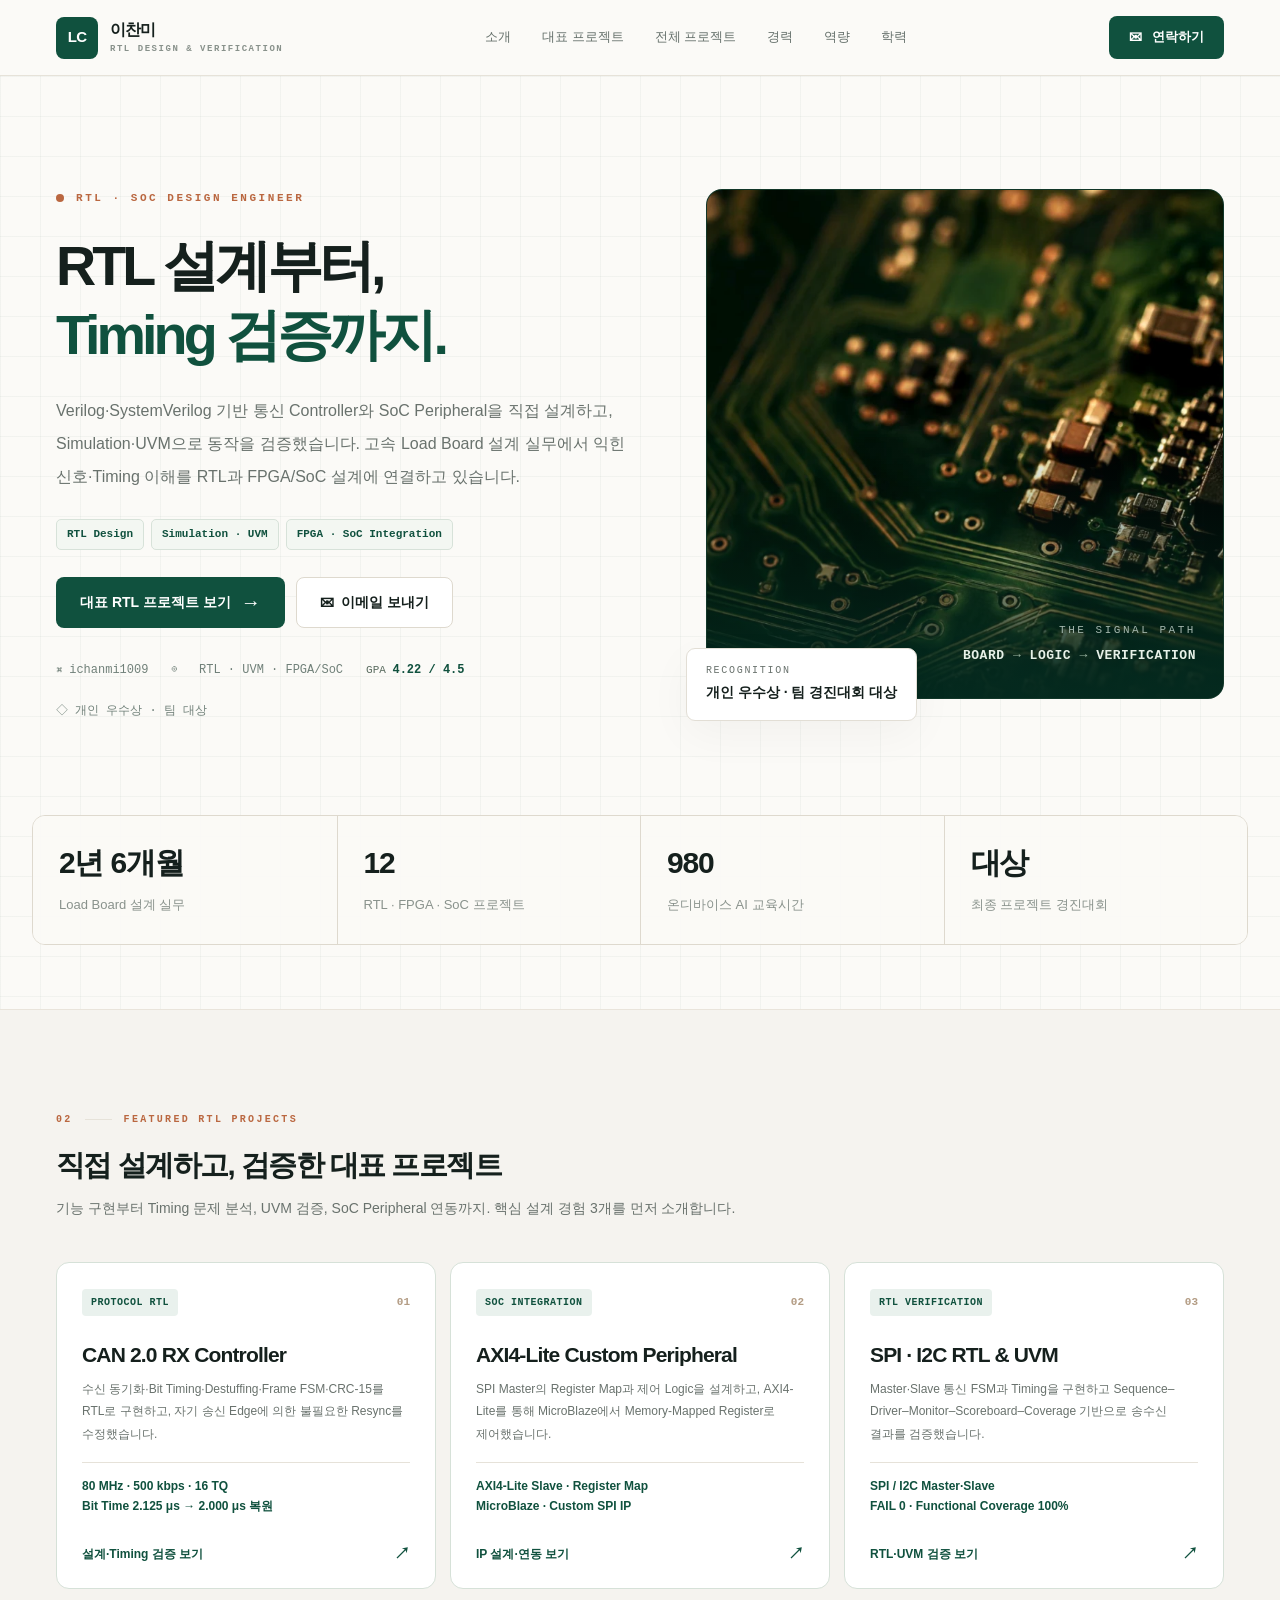
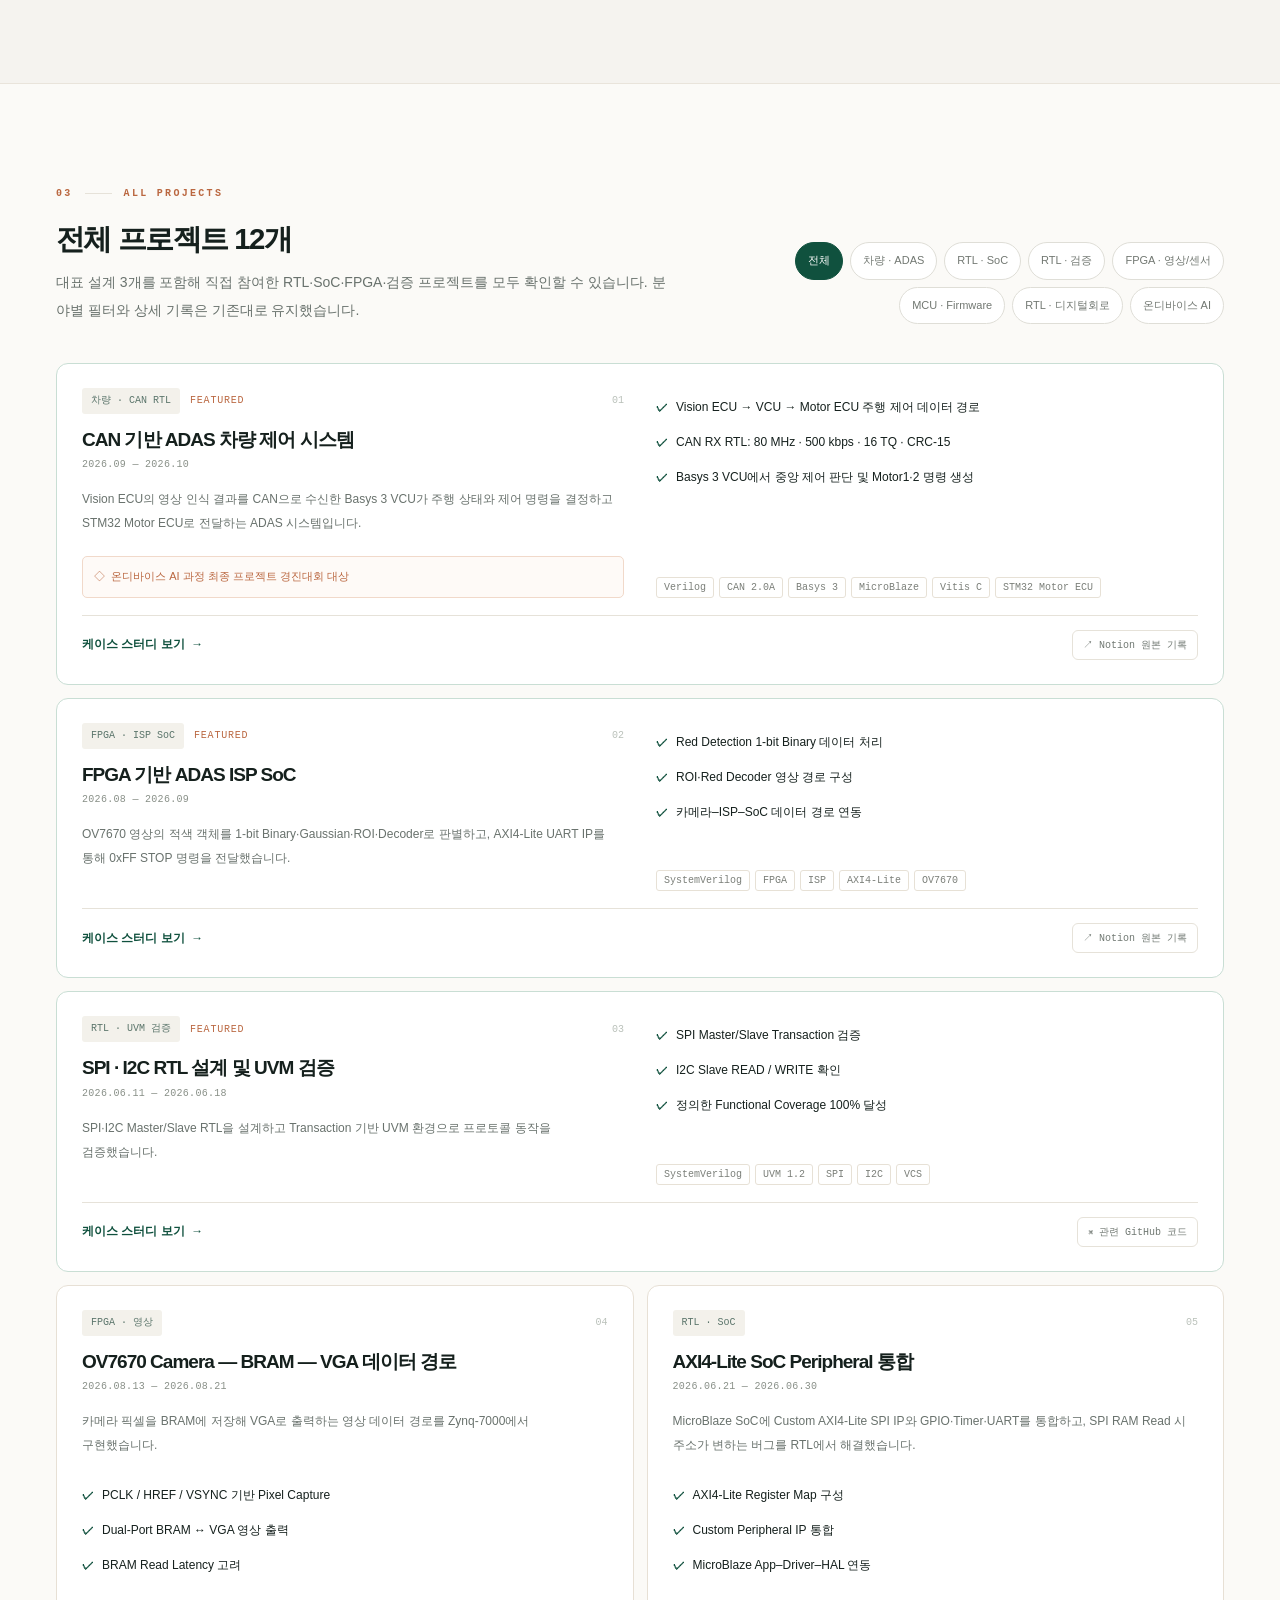
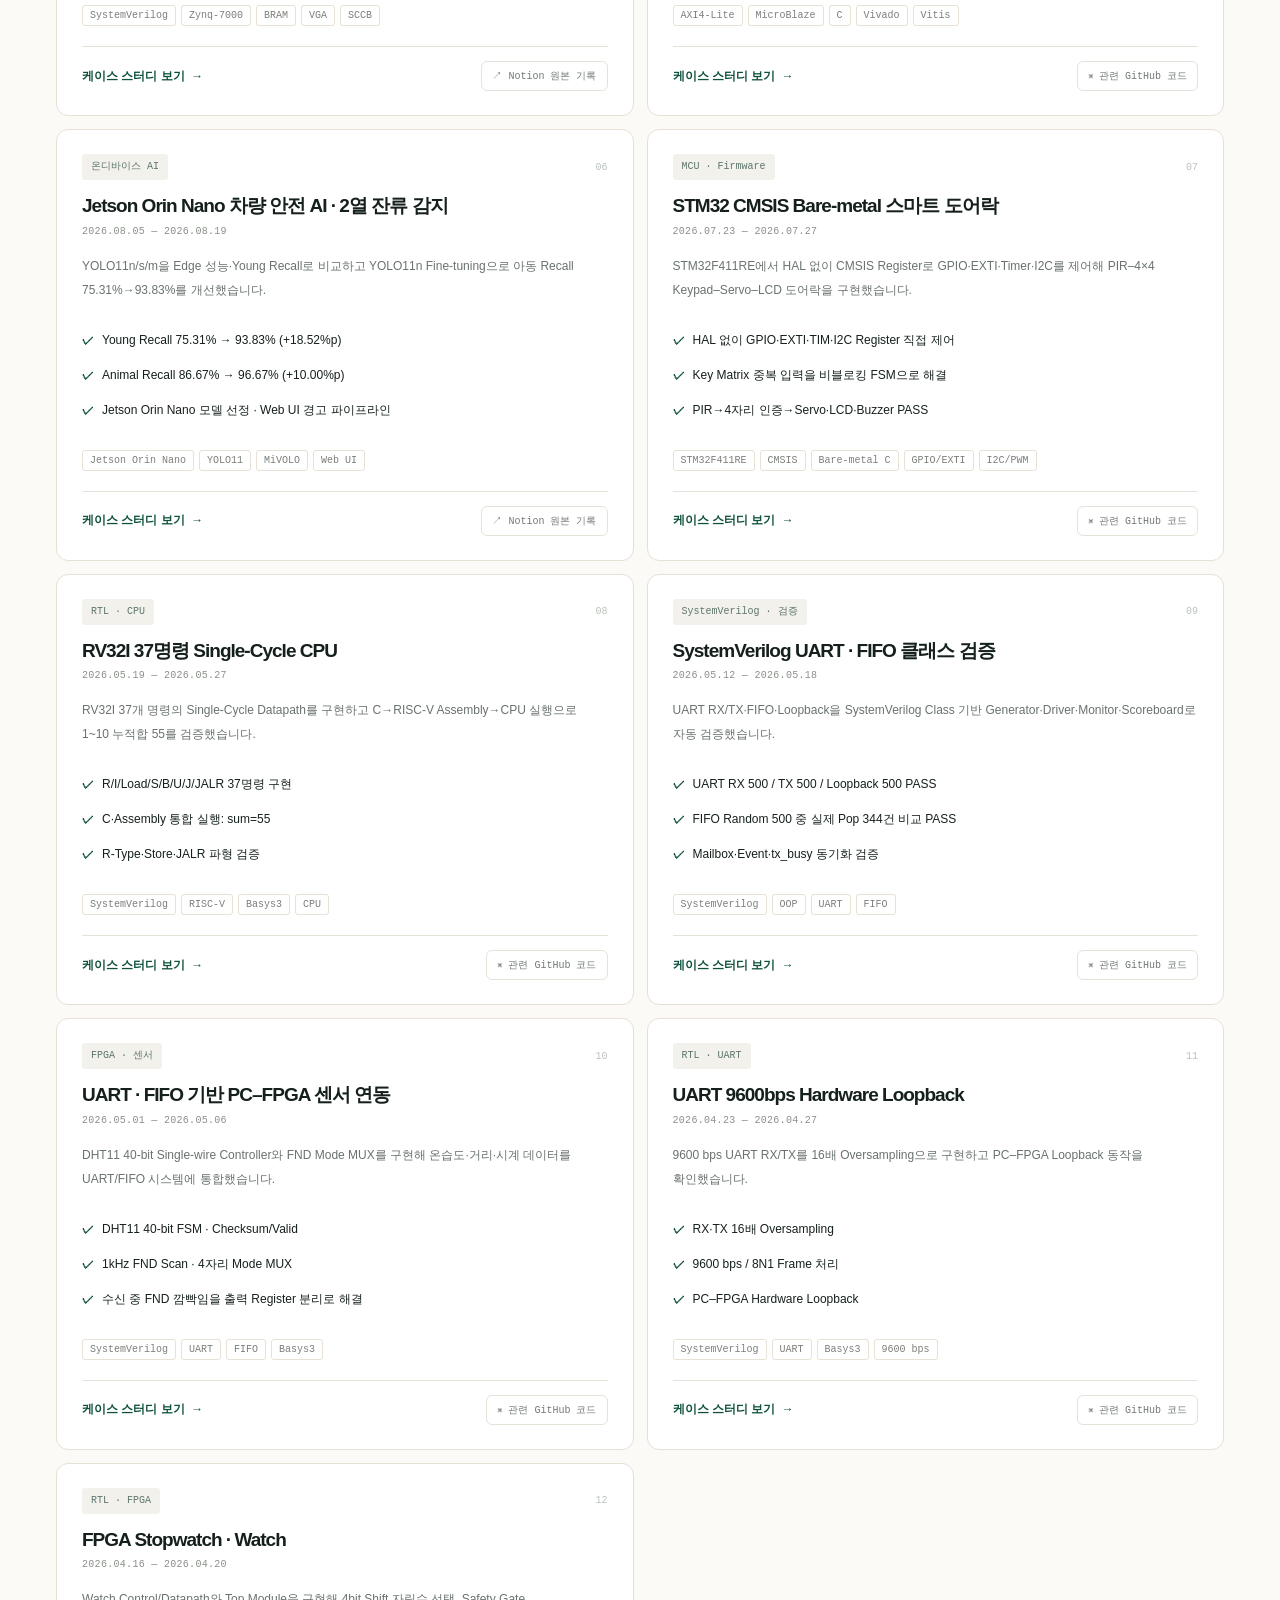
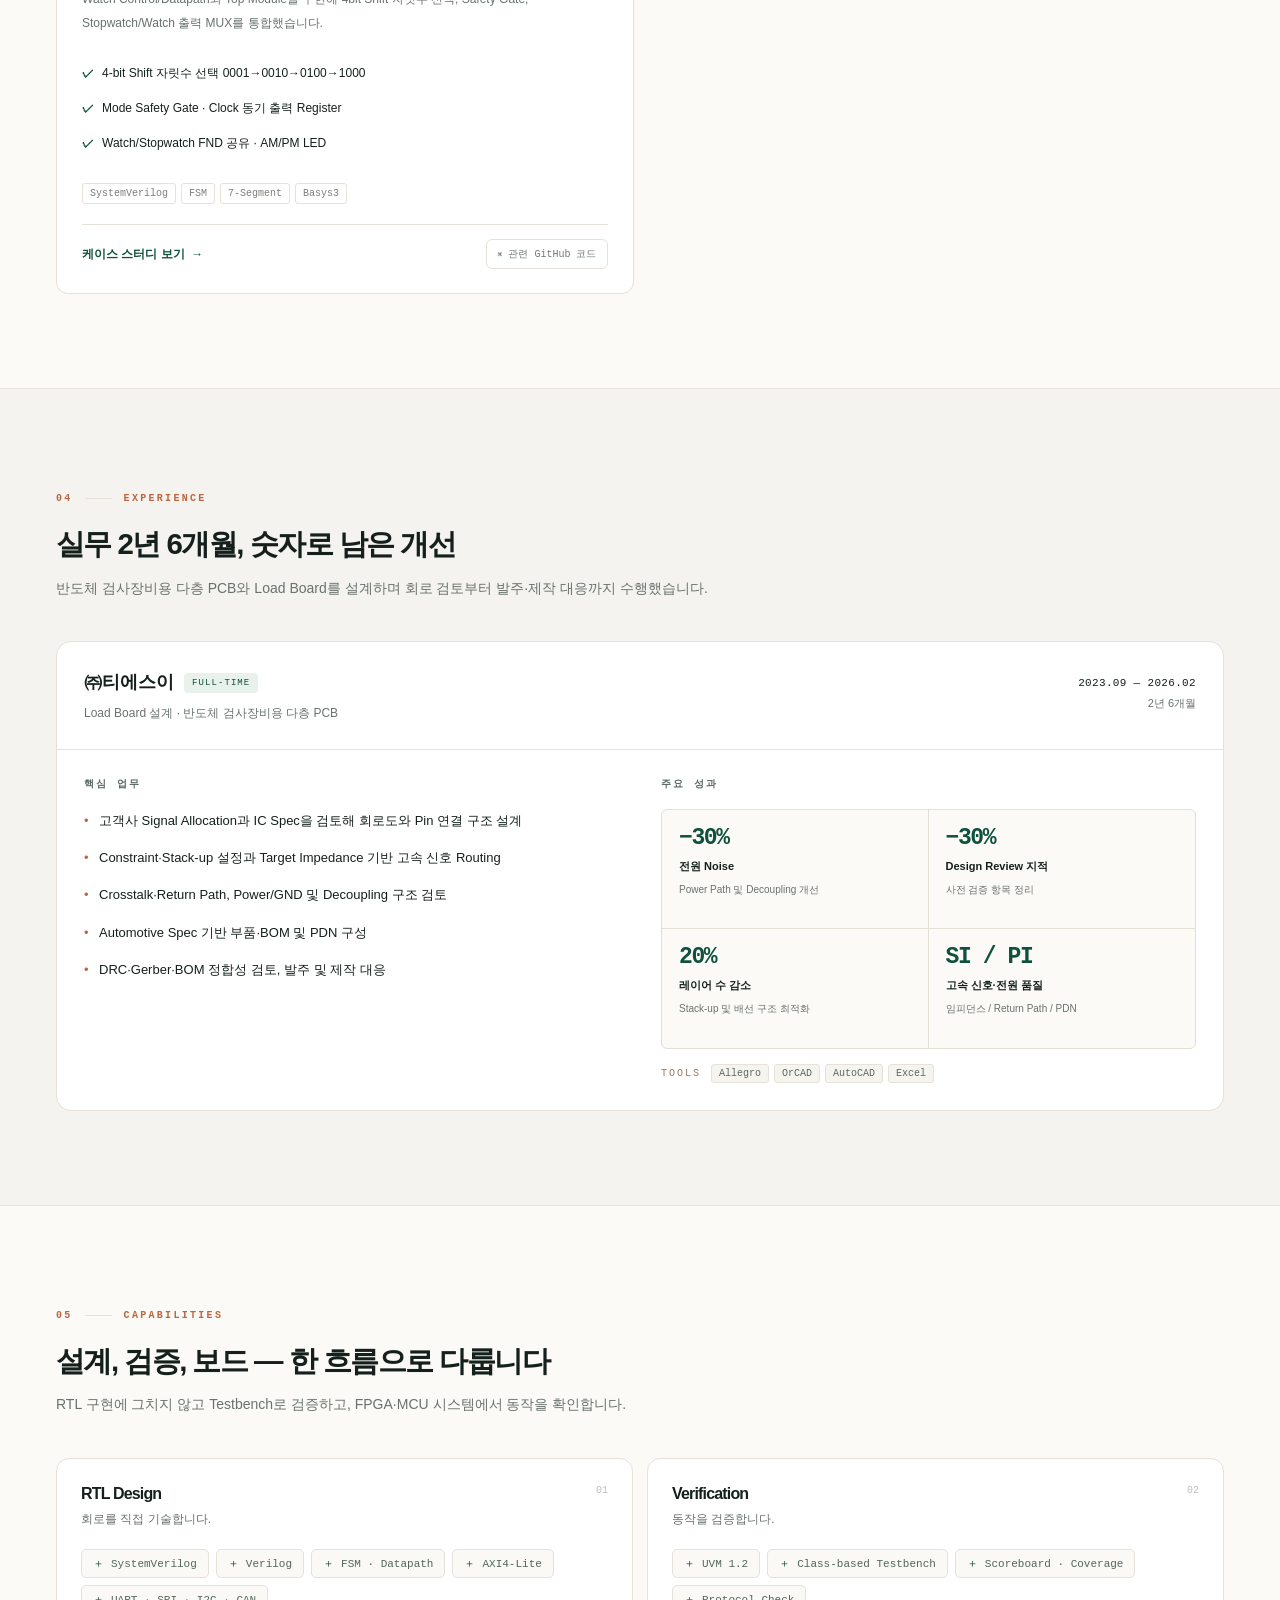
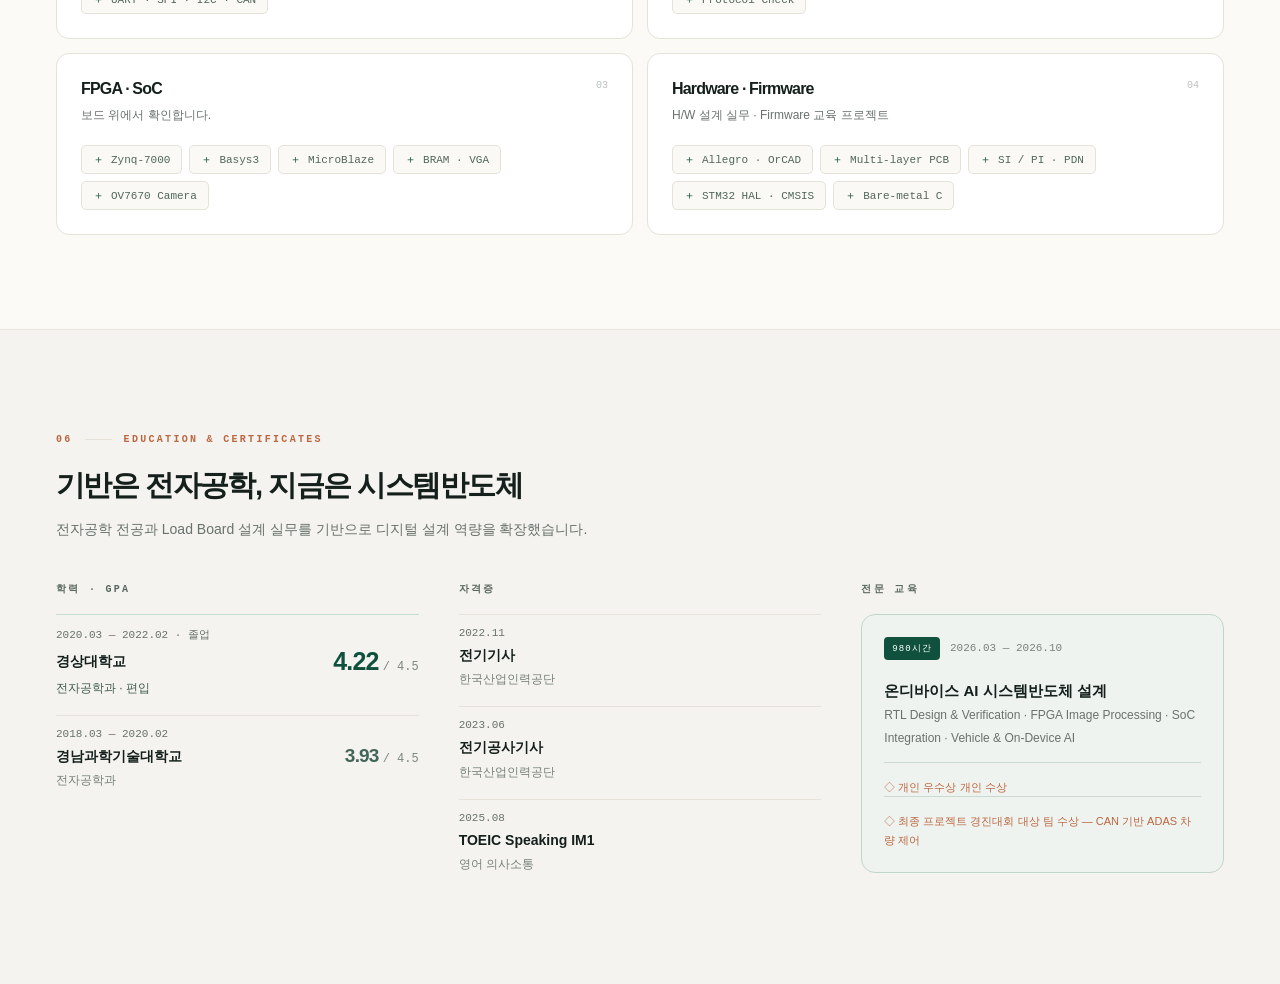
==== commit 3b8e7f20: "Show personal excellence award and separate team grand prize in RTL portfolio" ====
--- a/index.html
+++ b/index.html
@@ -26,14 +26,14 @@
 <p class="hero-description">Verilog·SystemVerilog 기반 통신 Controller와 SoC Peripheral을 직접 설계하고, Simulation·UVM으로 동작을 검증했습니다. 고속 Load Board 설계 실무에서 익힌 신호·Timing 이해를 RTL과 FPGA/SoC 설계에 연결하고 있습니다.</p>
 <div class="hero-focus-tags" aria-label="핵심 역량"><span>RTL Design</span><span>Simulation · UVM</span><span>FPGA · SoC Integration</span></div>
 <div class="hero-buttons"><a class="btn btn-green btn-large" href="#featured">대표 RTL 프로젝트 보기 <span aria-hidden="true">→</span></a><a class="btn btn-outline btn-large" href="mailto:cd06274@naver.com">✉  이메일 보내기</a></div>
-<div class="hero-meta"><a href="https://github.com/ichanmi1009" rel="noopener noreferrer" target="_blank"><span aria-hidden="true">⌘</span> ichanmi1009 <span class="sr-only">새 창</span></a><span>⌾   RTL · UVM · FPGA/SoC</span><span class="hero-gpa">GPA <strong>4.22 / 4.5</strong></span></div>
+<div class="hero-meta"><a href="https://github.com/ichanmi1009" rel="noopener noreferrer" target="_blank"><span aria-hidden="true">⌘</span> ichanmi1009 <span class="sr-only">새 창</span></a><span>⌾   RTL · UVM · FPGA/SoC</span><span class="hero-gpa">GPA <strong>4.22 / 4.5</strong></span><span class="hero-award">◇ 개인 우수상 · 팀 대상</span></div>
 </div>
 <div class="hero-visual">
 <div aria-label="제공된 디자인 참고 화면의 PCB 사진" class="pcb-image" role="img">
 <img alt="PCB 표면의 배선과 전자부품 클로즈업" loading="eager" src="[data-uri]"/>
 <div class="pcb-caption"><span>THE SIGNAL PATH</span><strong>BOARD <i>→</i> LOGIC <i>→</i> VERIFICATION</strong></div>
 </div>
-<div class="floating-note"><small>ON-DEVICE AI PROGRAM</small><strong>980시간 · 최종 프로젝트 대상</strong></div>
+<div class="floating-note"><small>RECOGNITION</small><strong>개인 우수상 · 팀 경진대회 대상</strong></div>
 </div>
 </div>
 <div aria-label="핵심 경력 및 성과" class="container metrics-panel">
@@ -102,23 +102,6 @@
   <small>2018.03 — 2020.02</small>
   <div class="edu-school-row"><strong>경남과학기술대학교</strong><div class="edu-gpa-value edu-gpa-secondary"><strong>3.93</strong><span>/ 4.5</span></div></div>
   <span>전자공학과</span>
-</div></div><div><div class="small-heading">자격증</div><div class="edu-line"><small>2022.11</small><strong>전기기사</strong><span>한국산업인력공단</span></div><div class="edu-line"><small>2023.06</small><strong>전기공사기사</strong><span>한국산업인력공단</span></div><div class="edu-line"><small>2025.08</small><strong>TOEIC Speaking IM1</strong><span>영어 의사소통</span></div></div><div><div class="small-heading">전문 교육</div><div class="education-feature"><div class="edu-feature-top"><span class="small-pill green-pill">980시간</span><small>2026.03 — 2026.10</small></div><strong>온디바이스 AI 시스템반도체 설계</strong><p>RTL Design &amp; Verification · FPGA Image Processing · SoC Integration · Vehicle &amp; On-Device AI</p><div class="education-award">◇  최종 프로젝트 경진대회 대상 — CAN 기반 ADAS 차량 제어</div></div></div></div></div></section>
-<section class="contact-section" id="contact"><div class="container contact-grid"><div><span class="section-num light-num">07 <span></span> CONTACT</span><h2>RTL을 설계하고 검증할 자리를 찾고 있습니다</h2><p>Load Board 실무 경험과 RTL 설계·검증 역량을 함께 활용할 수 있는 팀이라면 연락 주시기 바랍니다.</p><div class="contact-tag-list"><span>RTL Design</span><span>UVM Verification</span><span>FPGA</span><span>SoC Integration</span></div></div><div class="contact-card"><div class="contact-item"><span class="contact-icon">✉</span><div><small>MAIL</small><a href="mailto:cd06274@naver.com">cd06274@naver.com</a></div><button aria-label="이메일 주소 복사" class="copy-button" data-copy="cd06274@naver.com" title="이메일 주소 복사" type="button">▣</button></div><div class="contact-item"><span class="contact-icon">⌘</span><div><small>GITHUB</small><a href="https://github.com/ichanmi1009" rel="noopener noreferrer" target="_blank">ichanmi1009 ↗</a></div></div><a class="btn btn-white contact-cta" href="mailto:cd06274@naver.com">✉  메일로 연락하기</a></div></div></section>
-</main>
-<footer class="site-footer"><div class="container footer-inner"><a class="footer-brand" href="#about"><span class="small-logo">LC</span><span>이찬미<small>DIGITAL CIRCUIT DESIGN · RTL &amp; VERIFICATION</small></span></a><div><span>© 2026 Lee Chanmi</span><a href="#about">↑ TOP</a></div></div></footer>
-<div aria-live="polite" class="toast" id="toast" role="status"></div>
-
-</template>
-<template id="project-template"><a class="skip-link" href="#main">본문 바로가기</a>
-<header class="site-header"><div class="nav-shell container"><a class="brand" href="index.html#about"><span class="brand-symbol">LC</span><span class="brand-copy"><strong>이찬미</strong><small>RTL DESIGN &amp; VERIFICATION</small></span></a><nav aria-label="주 메뉴" class="desktop-nav"><a href="index.html#about">소개</a><a href="index.html#featured">대표 프로젝트</a><a href="index.html#projects">전체 프로젝트</a><a href="index.html#experience">경력</a><a href="index.html#capabilities">역량</a><a href="index.html#education">학력</a></nav><a class="btn btn-green nav-contact" href="index.html#projects">← 전체 프로젝트</a><button aria-controls="mobile-menu" aria-expanded="false" aria-label="메뉴 열기" class="mobile-menu-button" type="button"><span></span><span></span><span></span></button></div><nav aria-label="모바일 메뉴" class="mobile-nav" hidden="" id="mobile-menu"><a href="index.html#about">소개</a><a href="index.html#featured">대표 프로젝트</a><a href="index.html#projects">전체 프로젝트</a><a href="index.html#experience">경력</a><a href="index.html#capabilities">역량</a><a href="index.html#education">학력</a></nav></header>
-<main id="main"><section class="project-hero grid-paper"><div class="container"><nav aria-label="현재 위치" class="breadcrumbs"><a href="index.html">HOME</a><span>›</span><a href="index.html#projects">PROJECTS</a><span>›</span><span>CASE STUDY</span></nav><div class="project-hero-grid"><div><div class="project-topline"><span class="mini-label" id="project-category"></span><span class="featured-word" id="featured-word">FEATURED</span><span class="mono-time" id="project-period"></span></div><h1 id="project-title"></h1><p class="project-subtitle" id="project-summary"></p><div id="project-award"></div><div class="project-actions"><a class="btn btn-green" href="https://github.com/ichanmi1009" rel="noopener noreferrer" target="_blank">⌘  GitHub 프로필</a><a class="btn btn-outline" href="index.html#projects">▦  전체 프로젝트</a></div></div><div class="project-hero-right"><div class="case-file"><div class="case-file-bar"><span>CASE FILE <span id="file-index"></span></span><div class="window-dots"><i></i><i></i><i></i></div></div><div class="project-graphic" id="project-graphic"></div><dl><div><dt>ROLE</dt><dd id="project-role"></dd></div><div><dt>PERIOD</dt><dd id="project-period-secondary"></dd></div></dl></div></div></div><div class="project-tags-row"><span class="small-heading">STACK</span><div class="stack-tags" id="project-stack"></div></div></div></section>
-<section class="section case-context"><div class="container double-section"><div><span class="section-num">01 <span></span> CONTEXT</span><h2>어떤 과제였나</h2><p id="project-context"></p><div class="stack-tags" id="context-tags"></div></div><div><span class="section-num">02 <span></span> DESIGN CHALLENGE</span><h2 id="problem-heading">부딪힌 문제</h2><div class="problem-list" id="project-problems"></div></div></div></section>
-<section class="section section-alt"><div class="container"><div class="section-intro"><span class="section-num">03 <span></span> APPROACH</span><h2>어떻게 설계했나</h2><p>핵심 구현 내용을 기능 단위로 나누어 정리했습니다.</p></div><div class="step-grid" id="project-steps"></div></div></section>
-<section class="section"><div class="container"><div class="section-intro"><span class="section-num">04 <span></span> DEEP DIVE</span><h2>설계를 들여다보기</h2><p id="deep-intro">설계의 판단 기준과 모듈 사이의 역할을 정리했습니다.</p></div><div id="deep-content"></div></div></section>
-<section class="section section-alt"><div class="container results-grid"><div><span class="section-num">05 <span></span> RESULT &amp; VERIFICATION</span><h2>남은 결과</h2><p>수치와 구현 항목을 함께 제시합니다. 프로젝트별 주요 검증 내용을 확인할 수 있습니다.</p><ul class="check-list" id="verification-list"></ul></div><div class="result-stats" id="project-results"></div></div></section>
-<section class="section"><div class="container"><div class="takeaway-box"><span class="section-num">06 <span></span> TAKEAWAY</span><p id="project-takeaway"></p><span aria-hidden="true" class="quote-mark">“</span></div></div></section>
-<section class="section nextstep-section"><div class="container nextstep-row"><div><span class="section-num">NEXT STEP</span><h2>이 프로젝트에 대해 더 이야기하고 싶다면</h2><p>설계 판단의 근거와 구현 과정을 더 자세히 설명드릴 수 있습니다.</p></div><div class="nextstep-buttons"><a class="btn btn-green" href="mailto:cd06274@naver.com">✉  메일로 문의</a><a class="btn btn-outline" href="https://github.com/ichanmi1009" rel="noopener noreferrer" target="_blank">⌘  GitHub</a></div></div></section>
-<section class="section section-alt bottom-navigation"><div class="container"><a class="next-project" href="index.html#projects" id="next-project-link"><small>다음 프로젝트 →</small><strong id="next-project-name">전체 프로젝트 보기</strong></a><a class="btn btn-outline" href="index.html#projects">▦  프로젝트 전체 보기</a></div></section></main>
-<footer class="site-footer"><div class="container footer-inner"><a class="footer-brand" href="index.html#about"><span class="small-logo">LC</span><span>이찬미<small>DIGITAL CIRCUIT DESIGN · RTL &amp; VERIFICATION</small></span></a><div><span>© 2026 Lee Chanmi</span><a href="index.html#about">↑ TOP</a></div></div></footer></template>
-<script src="projects.js?v=20261023-1" defer></script><script src="main.js?v=20261023-1" defer></script>
+</div></div><div><div class="small-heading">자격증</div><div class="edu-line"><small>2022.11</small><strong>전기기사</strong><span>한국산업인력공단</span></div><div class="edu-line"><small>2023.06</small><strong>전기공사기사</strong><span>한국산업인력공단</span></div><div class="edu-line"><small>2025.08</small><strong>TOEIC Speaking IM1</strong><span>영어 의사소통</span></div></div><div><div class="small-heading">전문 교육</div><div class="education-feature"><div class="edu-feature-top"><span class="small-pill green-pill">980시간</span><small>2026.03 — 2026.10</small></div><strong>온디바이스 AI 시스템반도체 설계</strong><p>RTL Design &amp; Verification · FPGA Image Processing · SoC Integration · Vehicle &amp; On-Device AI</p><div class="education-award">◇ 개인 우수상 <span class="award-type">개인 수상</span></div><div class="education-award">◇ 최종 프로젝트 경진대회 대상 <span class="award-type">팀 수상</span> — CAN 기반 ADAS 차량 제어</div></footer></template>
+<script src="projects.js?v=20261023-1" defer></script><script src="main.js?v=20261029-1" defer></script>
 </body></html>
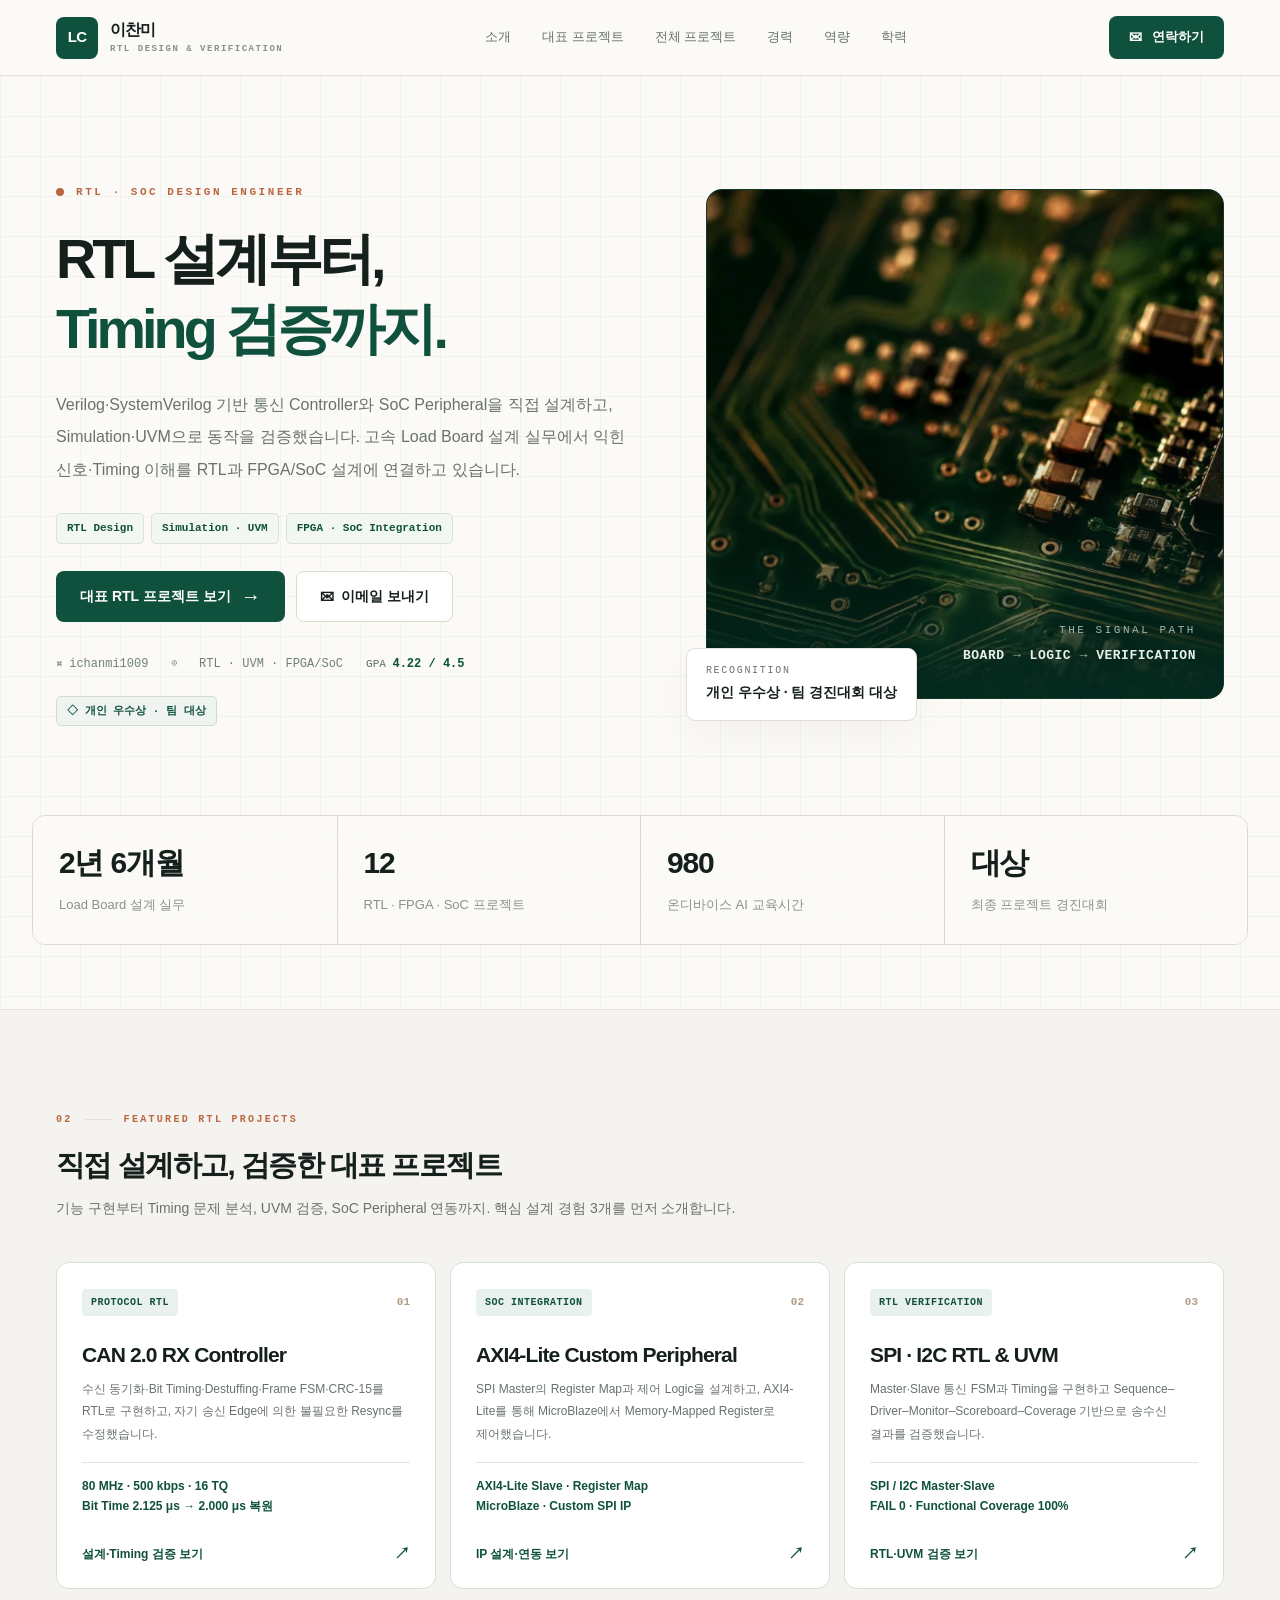
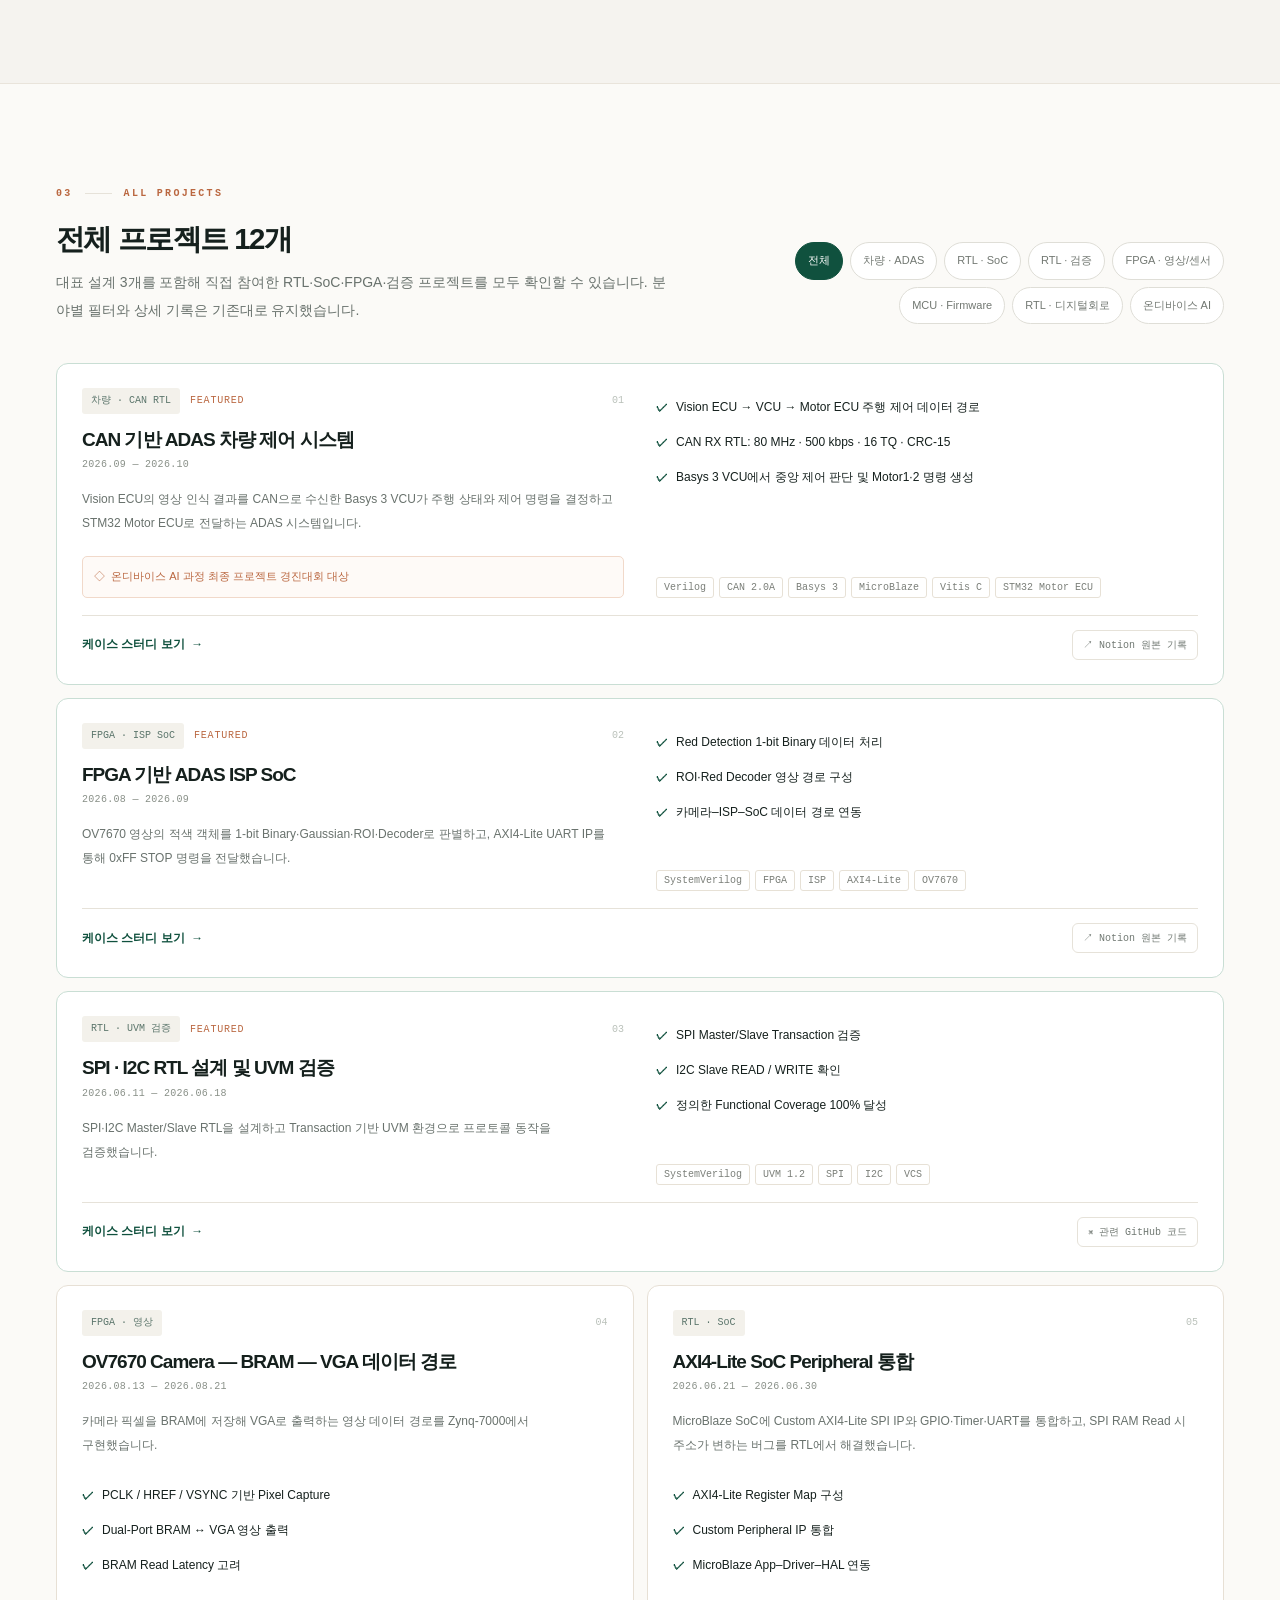
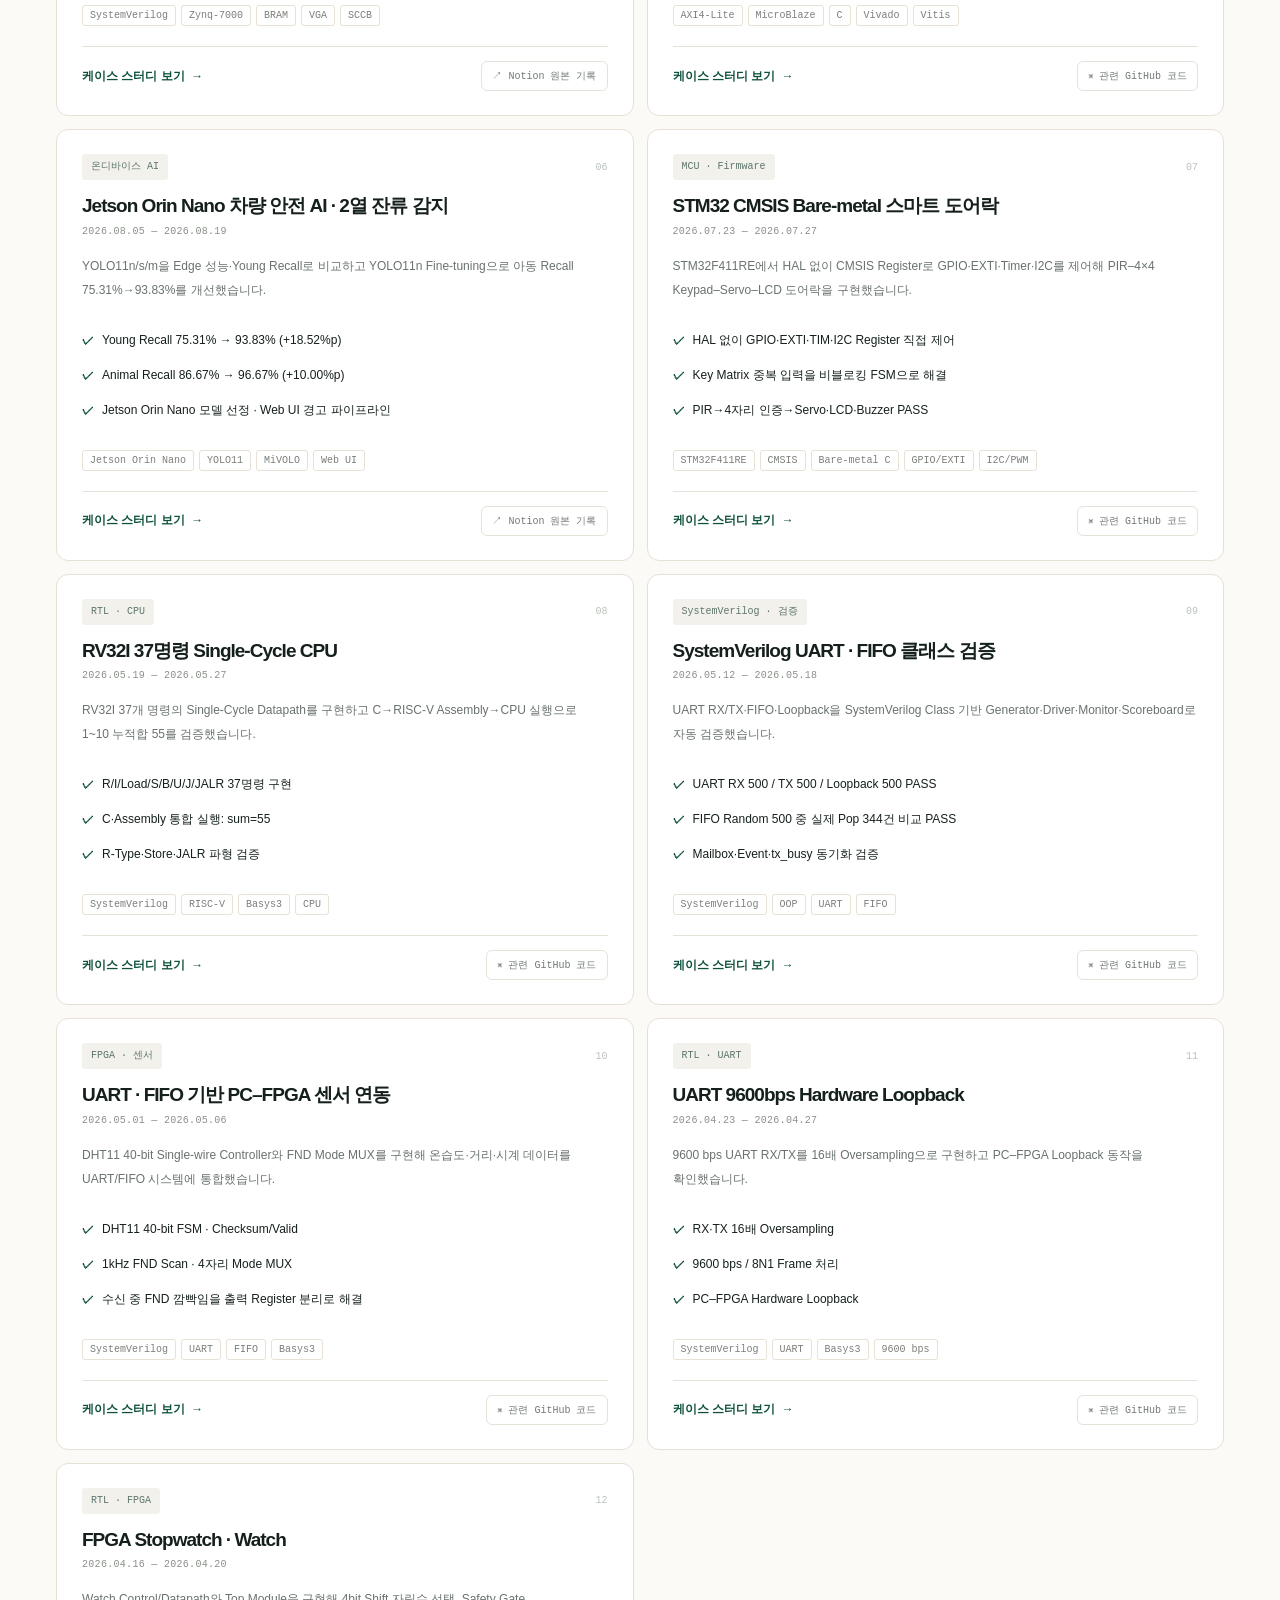
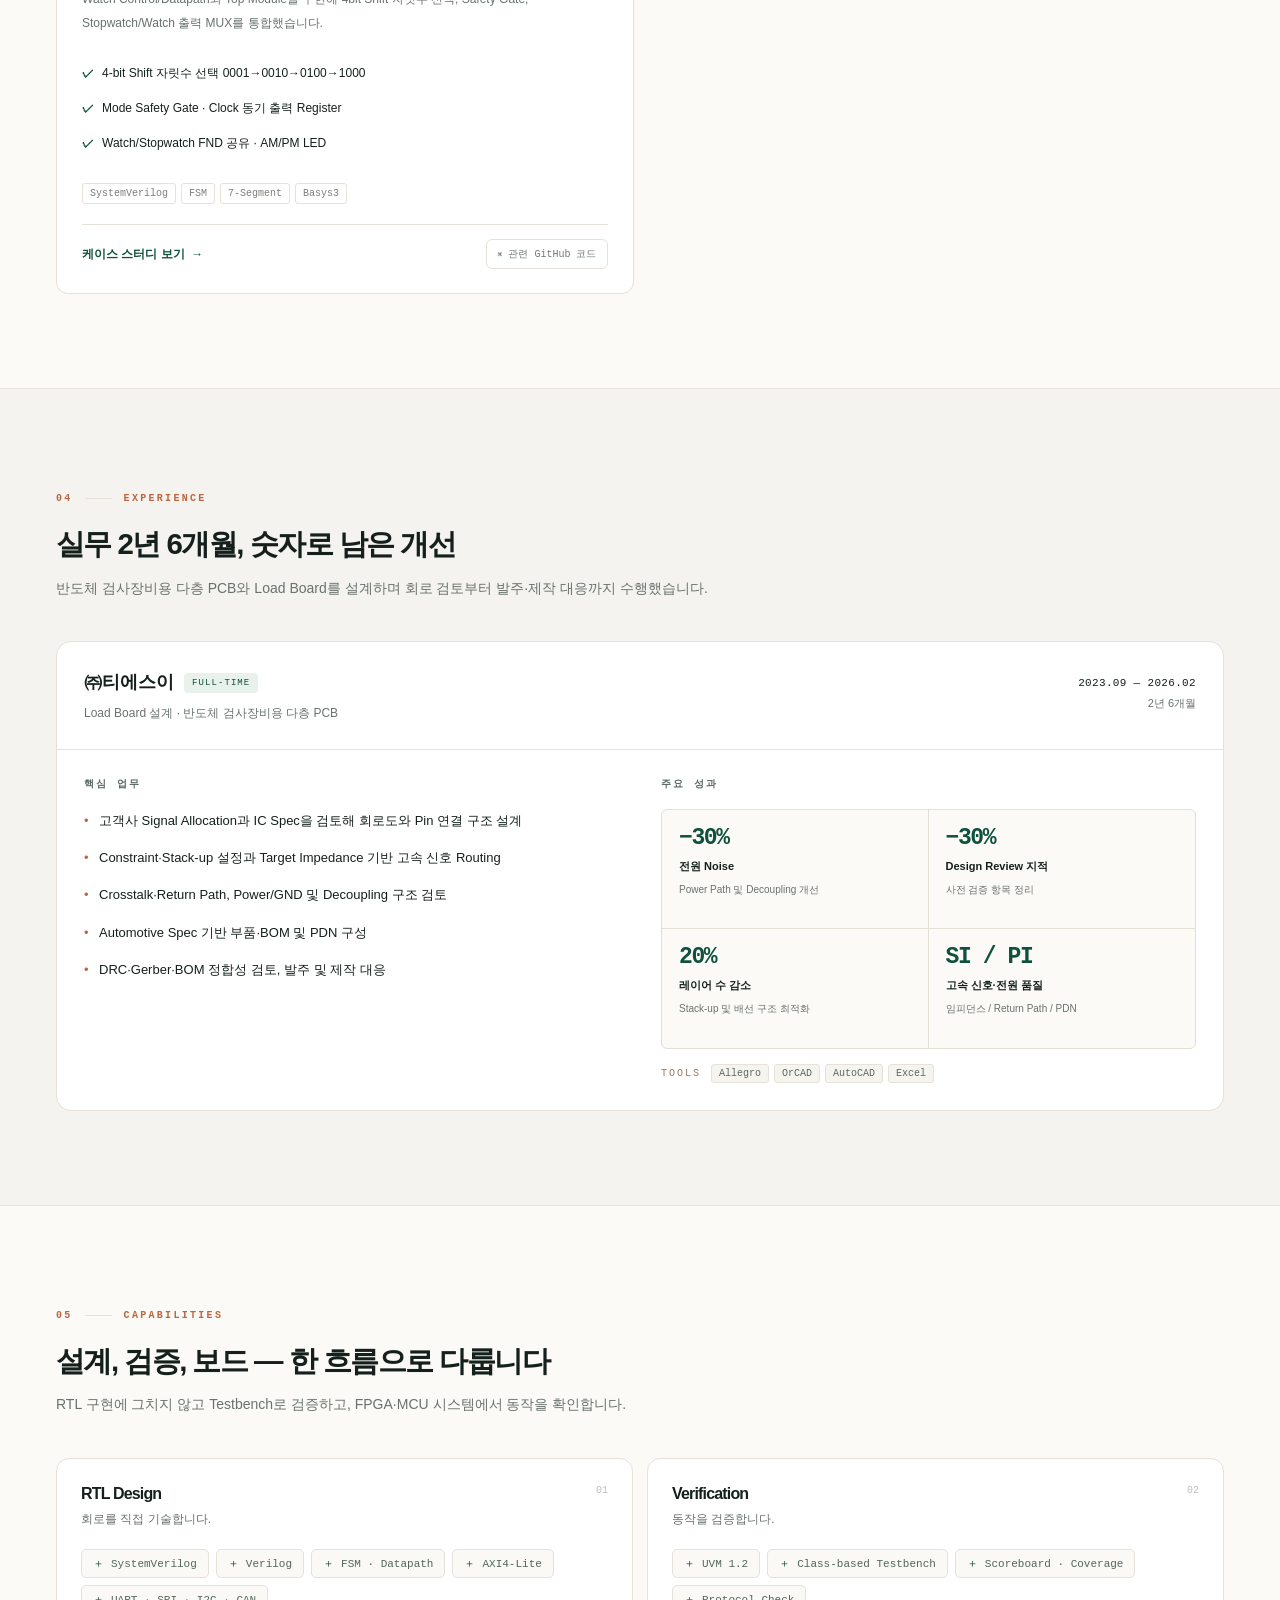
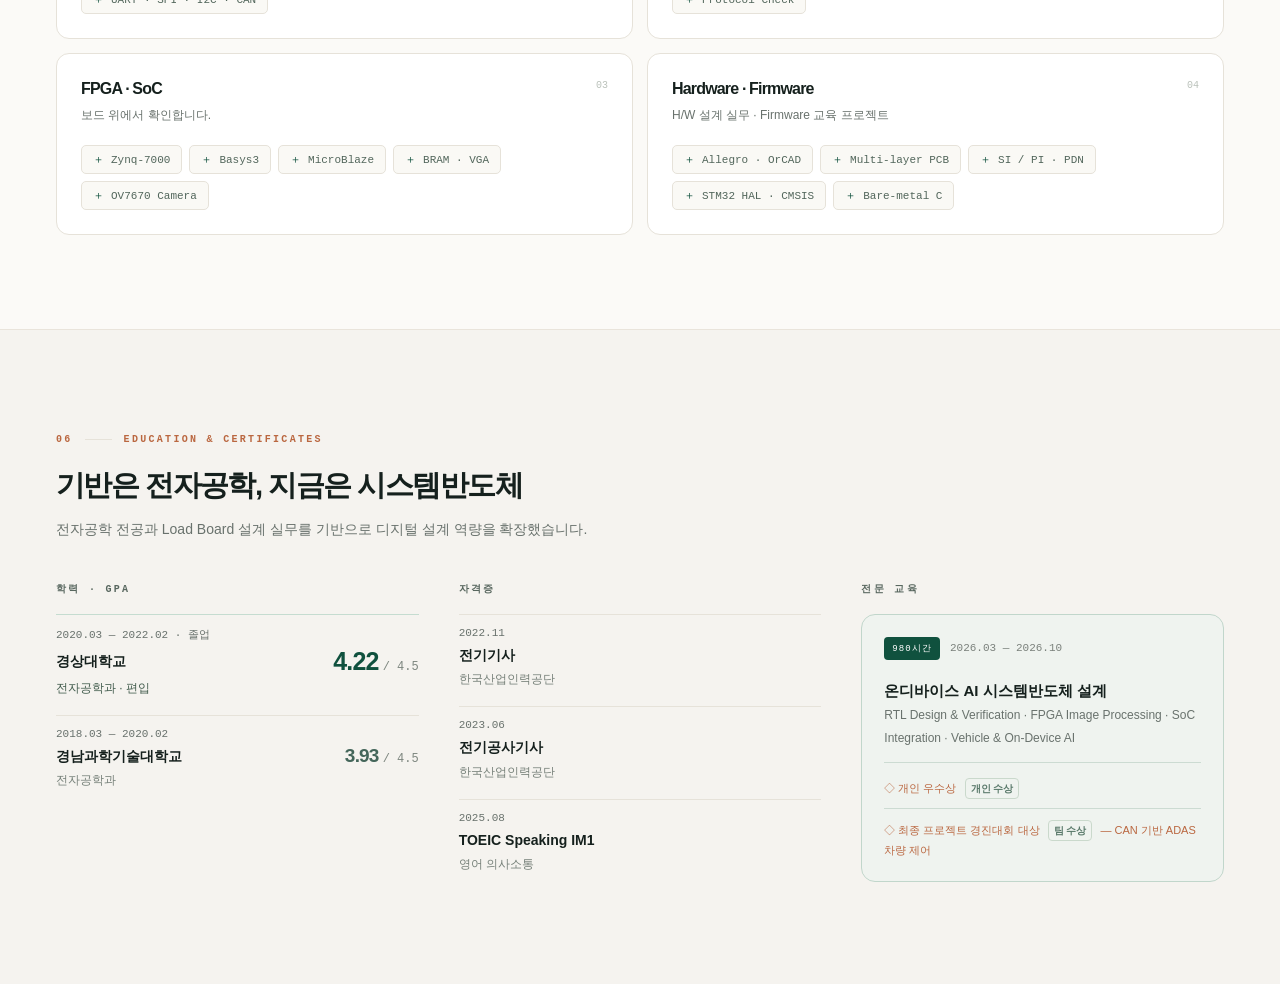
==== commit e8299d91: "Refresh shared award styles on RTL/SoC portfolio" ====
--- a/index.html
+++ b/index.html
@@ -1,4 +1,4 @@
-<!doctype html><html lang="ko"><head><meta charset="utf-8"><meta name="viewport" content="width=device-width,initial-scale=1"><meta name="theme-color" content="#10513e"><meta name="description" content="이찬미 RTL·SoC 설계 엔지니어 포트폴리오"><title>이찬미 | RTL Design & Verification</title><link rel="icon" href="[data-uri]"><link rel="stylesheet" href="style.css?v=20261029-1"></head><body>
+<!doctype html><html lang="ko"><head><meta charset="utf-8"><meta name="viewport" content="width=device-width,initial-scale=1"><meta name="theme-color" content="#10513e"><meta name="description" content="이찬미 RTL·SoC 설계 엔지니어 포트폴리오"><title>이찬미 | RTL Design & Verification</title><link rel="icon" href="[data-uri]"><link rel="stylesheet" href="style.css?v=20261030-awards1"></head><body>
 <template id="home-template">
 <a class="skip-link" href="#main">본문 바로가기</a>
 <header class="site-header">
--- a/style.css
+++ b/style.css
@@ -120,3 +120,8 @@
 .hero-focus-tags span{display:inline-flex;align-items:center;border:1px solid #d7e2d9;border-radius:5px;background:#f3f7f2;padding:6px 10px;color:var(--green);font:650 11px/1.5 ui-monospace,SFMono-Regular,Consolas,monospace}
 @media(max-width:900px){.rtl-feature-grid{grid-template-columns:repeat(2,minmax(0,1fr))}.rtl-feature-card:last-child{grid-column:1/-1;min-height:215px}}
 @media(max-width:600px){.rtl-feature-grid{grid-template-columns:1fr}.rtl-feature-card{min-height:auto;padding:21px 19px}.rtl-feature-card:last-child{grid-column:auto;min-height:auto}.rtl-feature-top{margin-bottom:18px}.rtl-feature-card h3{font-size:19px}.rtl-feature-spec{margin-top:12px}.hero-focus-tags{margin:-5px 0 23px}}
+
+/* Personal and team awards shown consistently in both portfolio editions */
+.hero-meta .hero-award{display:inline-flex;align-items:center;color:var(--green);font-size:11px;font-weight:800;background:var(--green-soft);border:1px solid #cddfd4;border-radius:5px;padding:6px 10px;white-space:normal}
+.education-award+.education-award{margin-top:9px;padding-top:11px}
+.education-award .award-type{display:inline-block;margin:0 5px;color:#59796a;font-weight:700;border:1px solid #cad9cc;border-radius:4px;padding:1px 5px;font-size:10px}
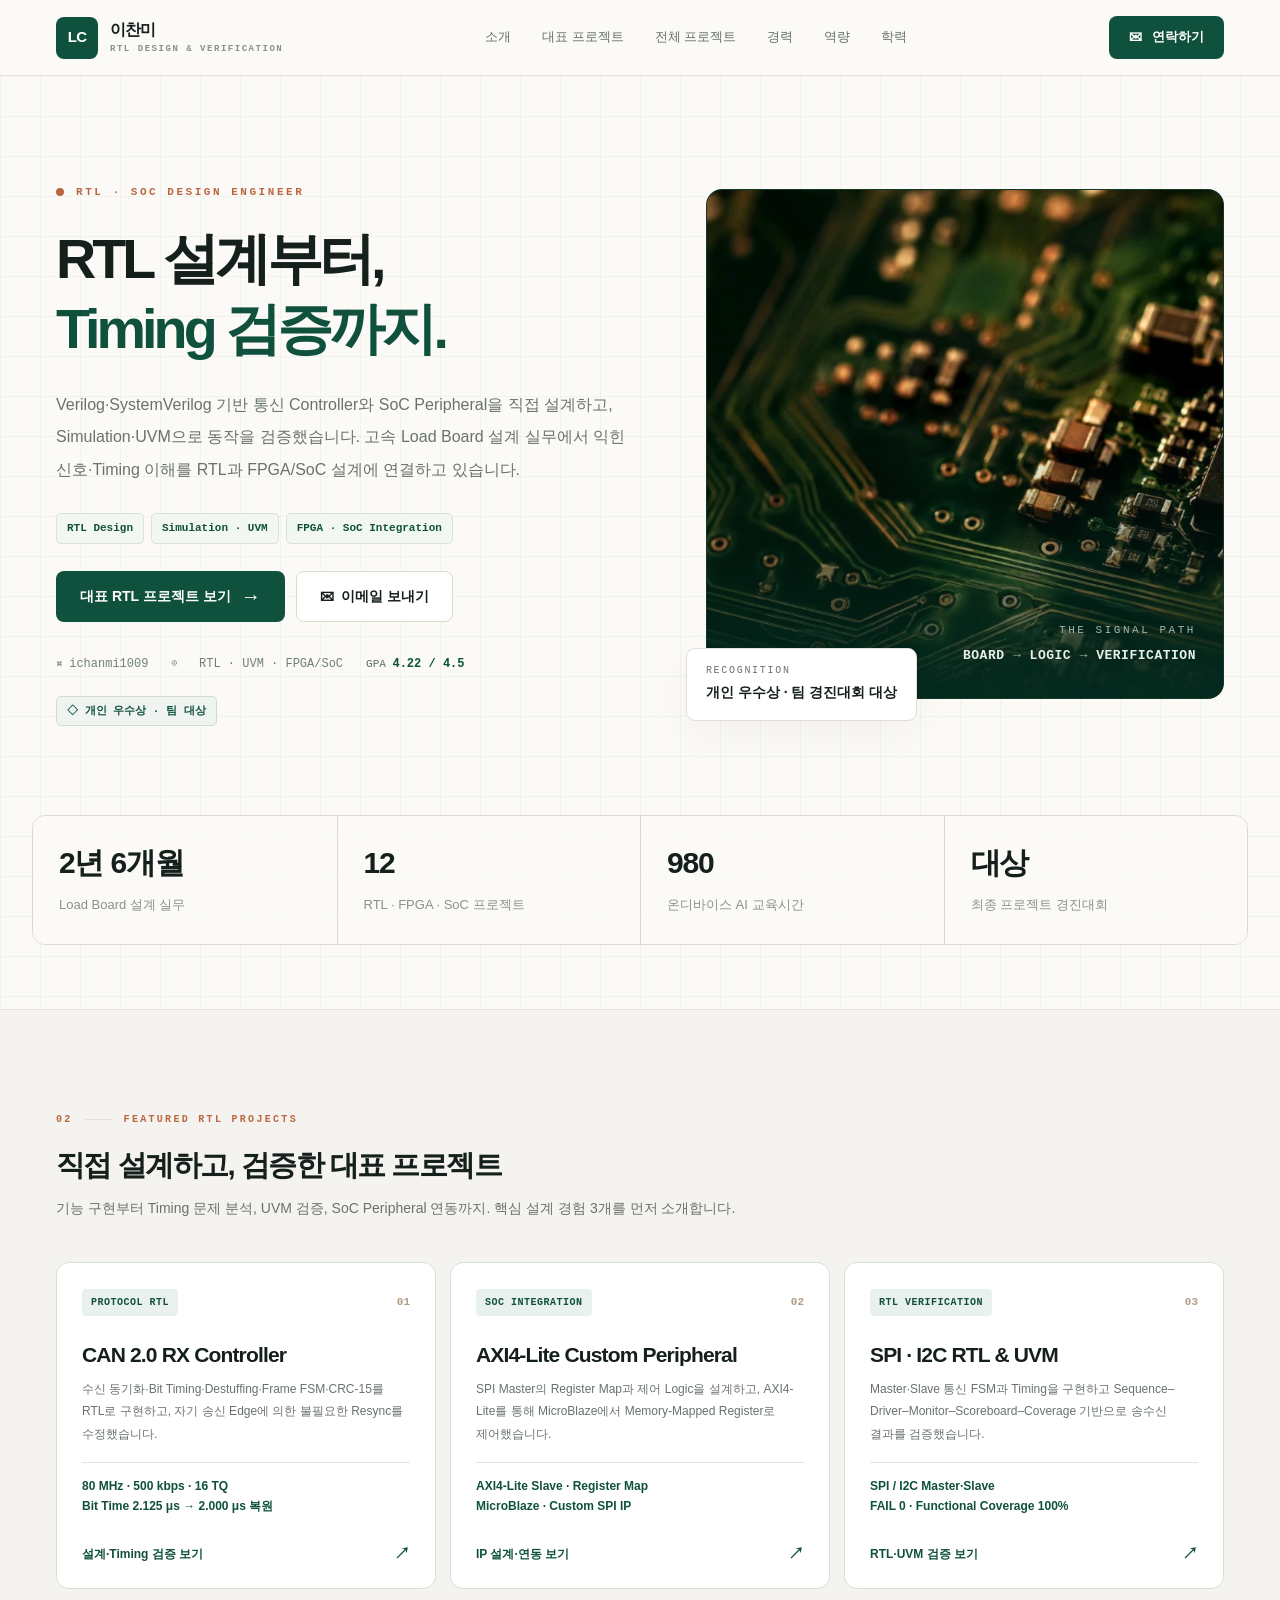
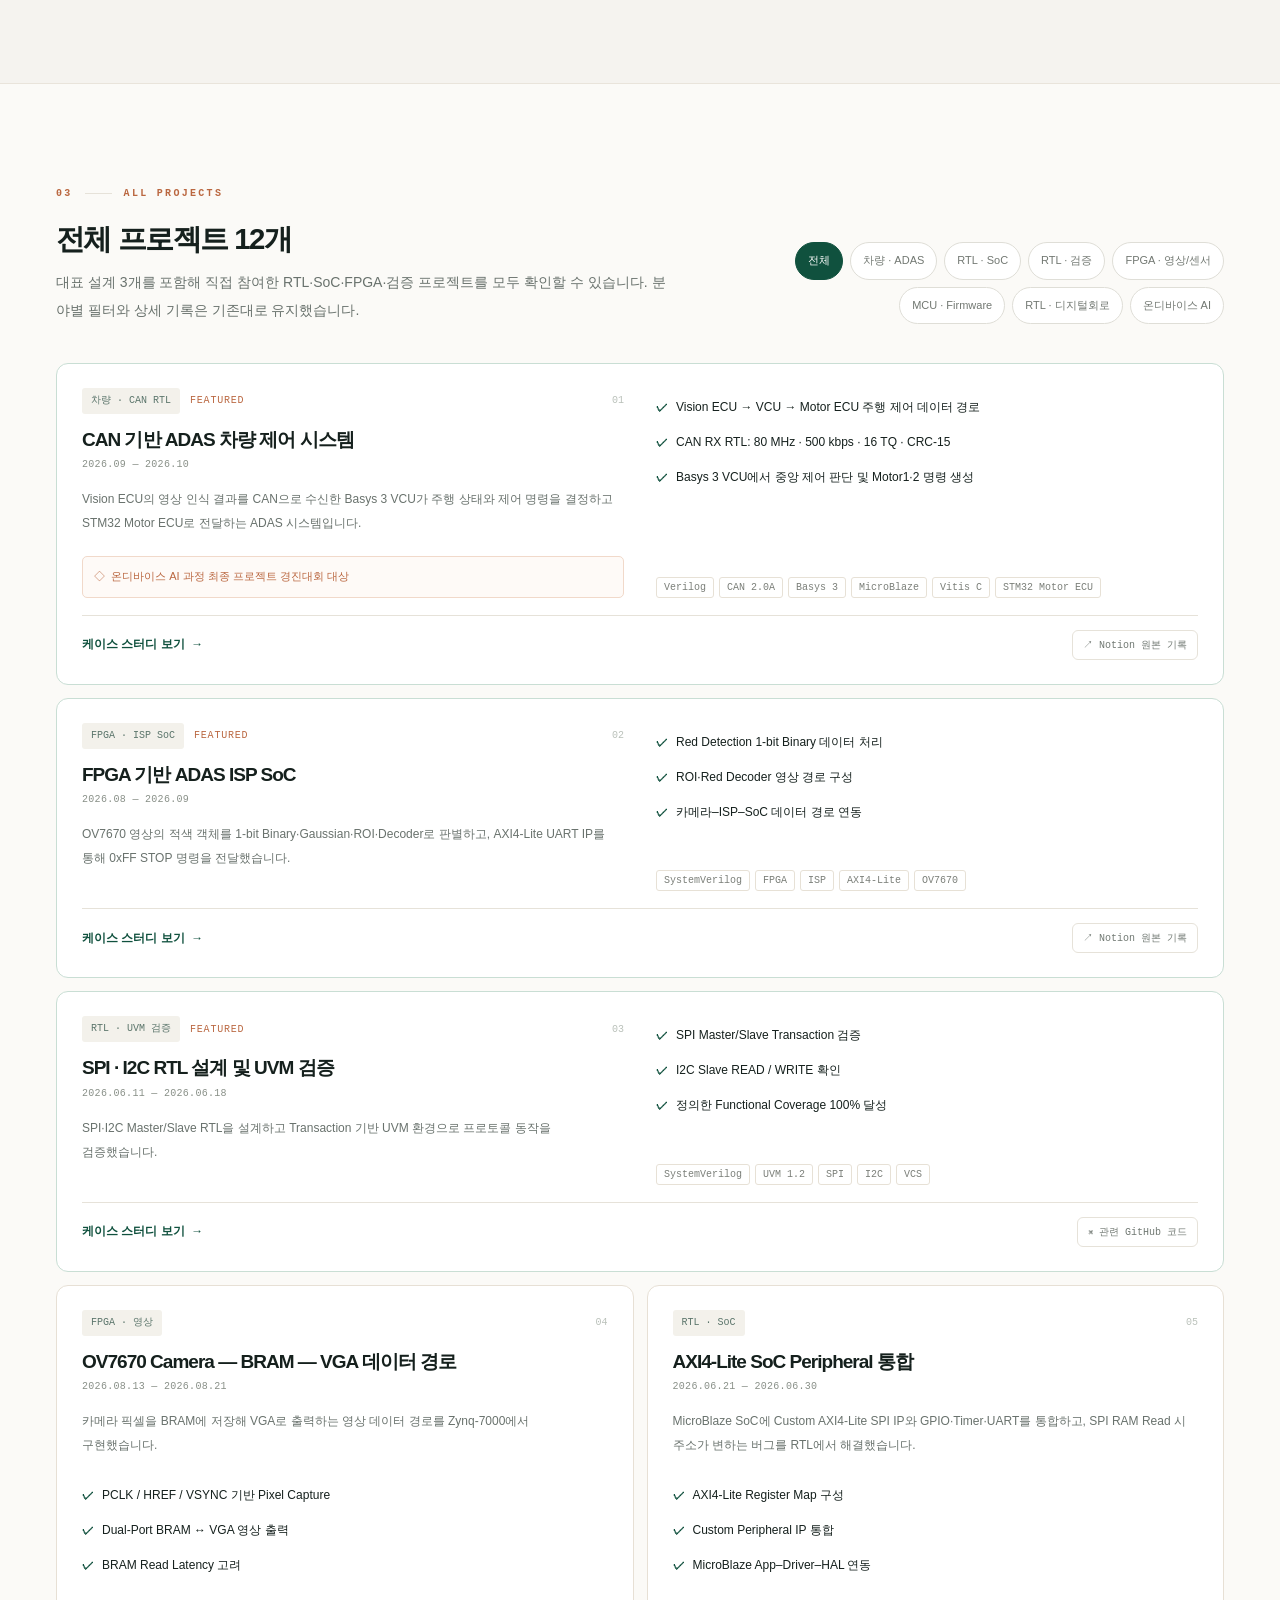
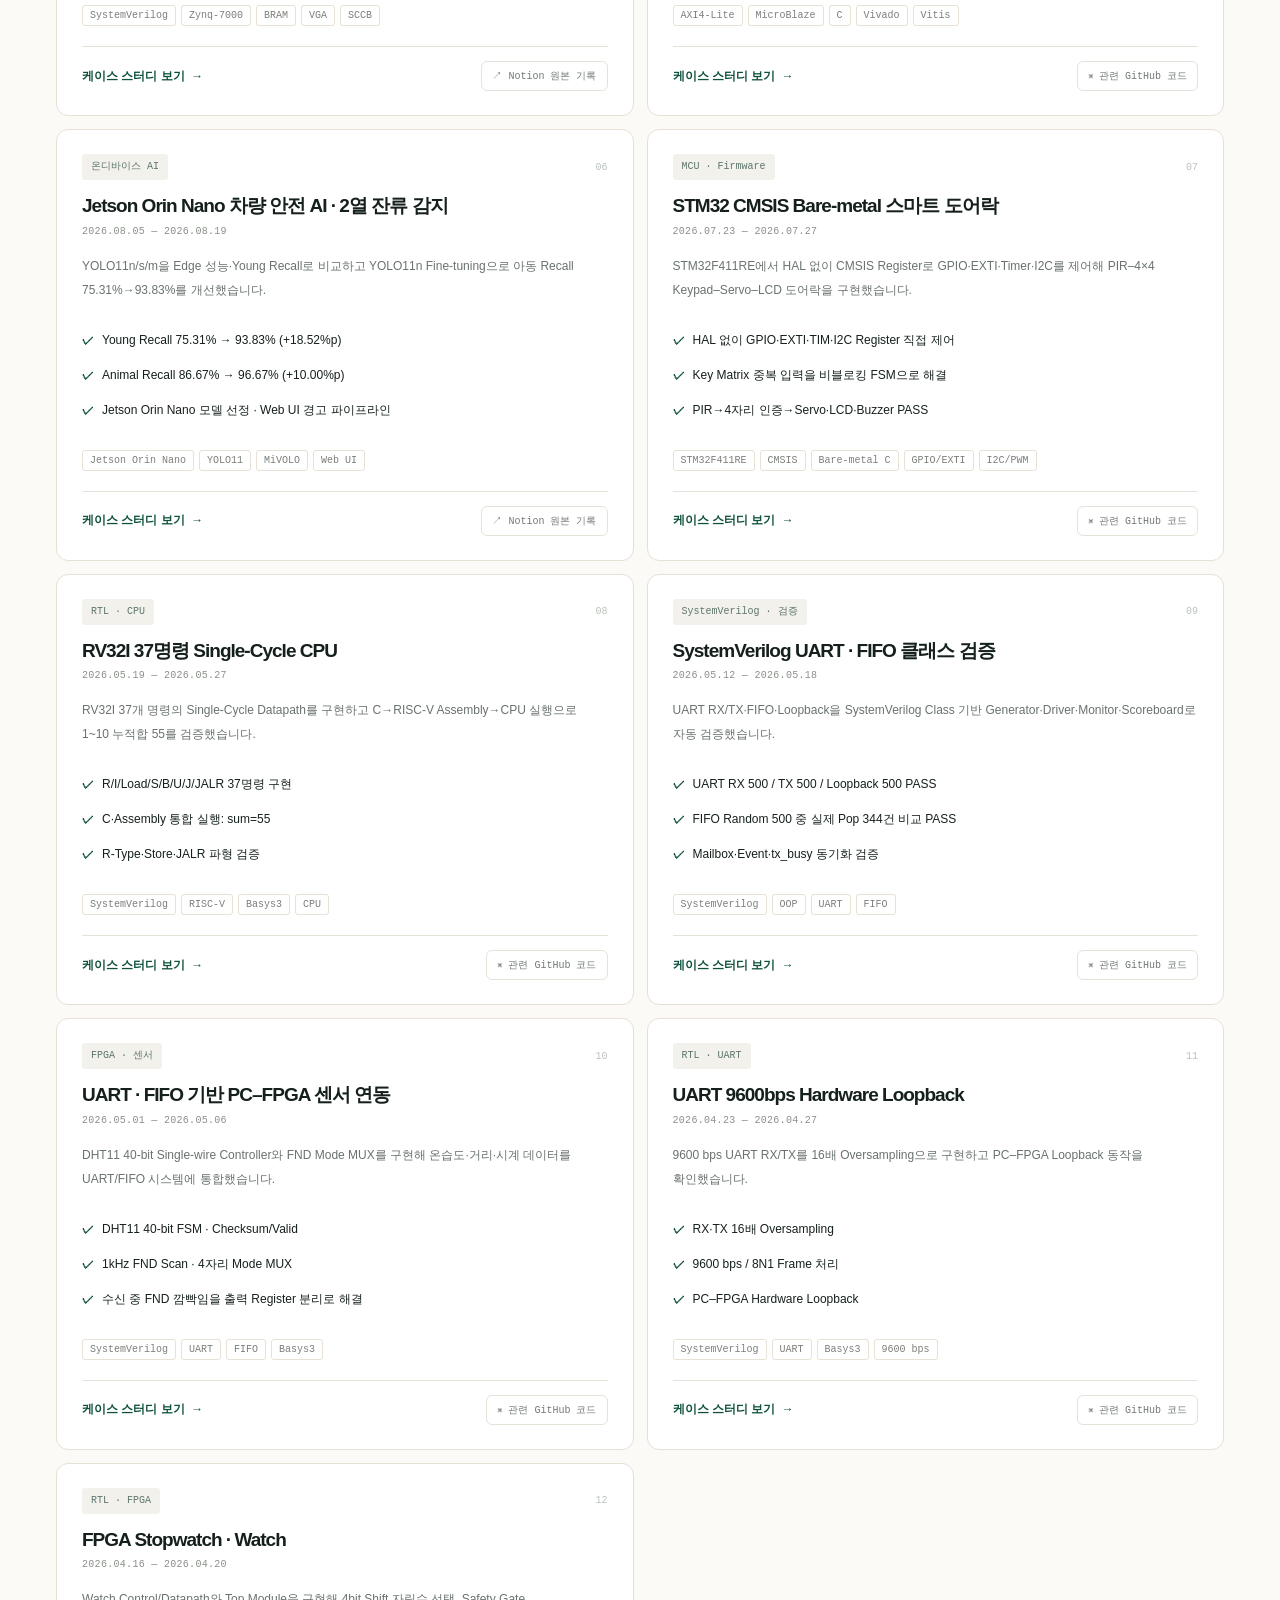
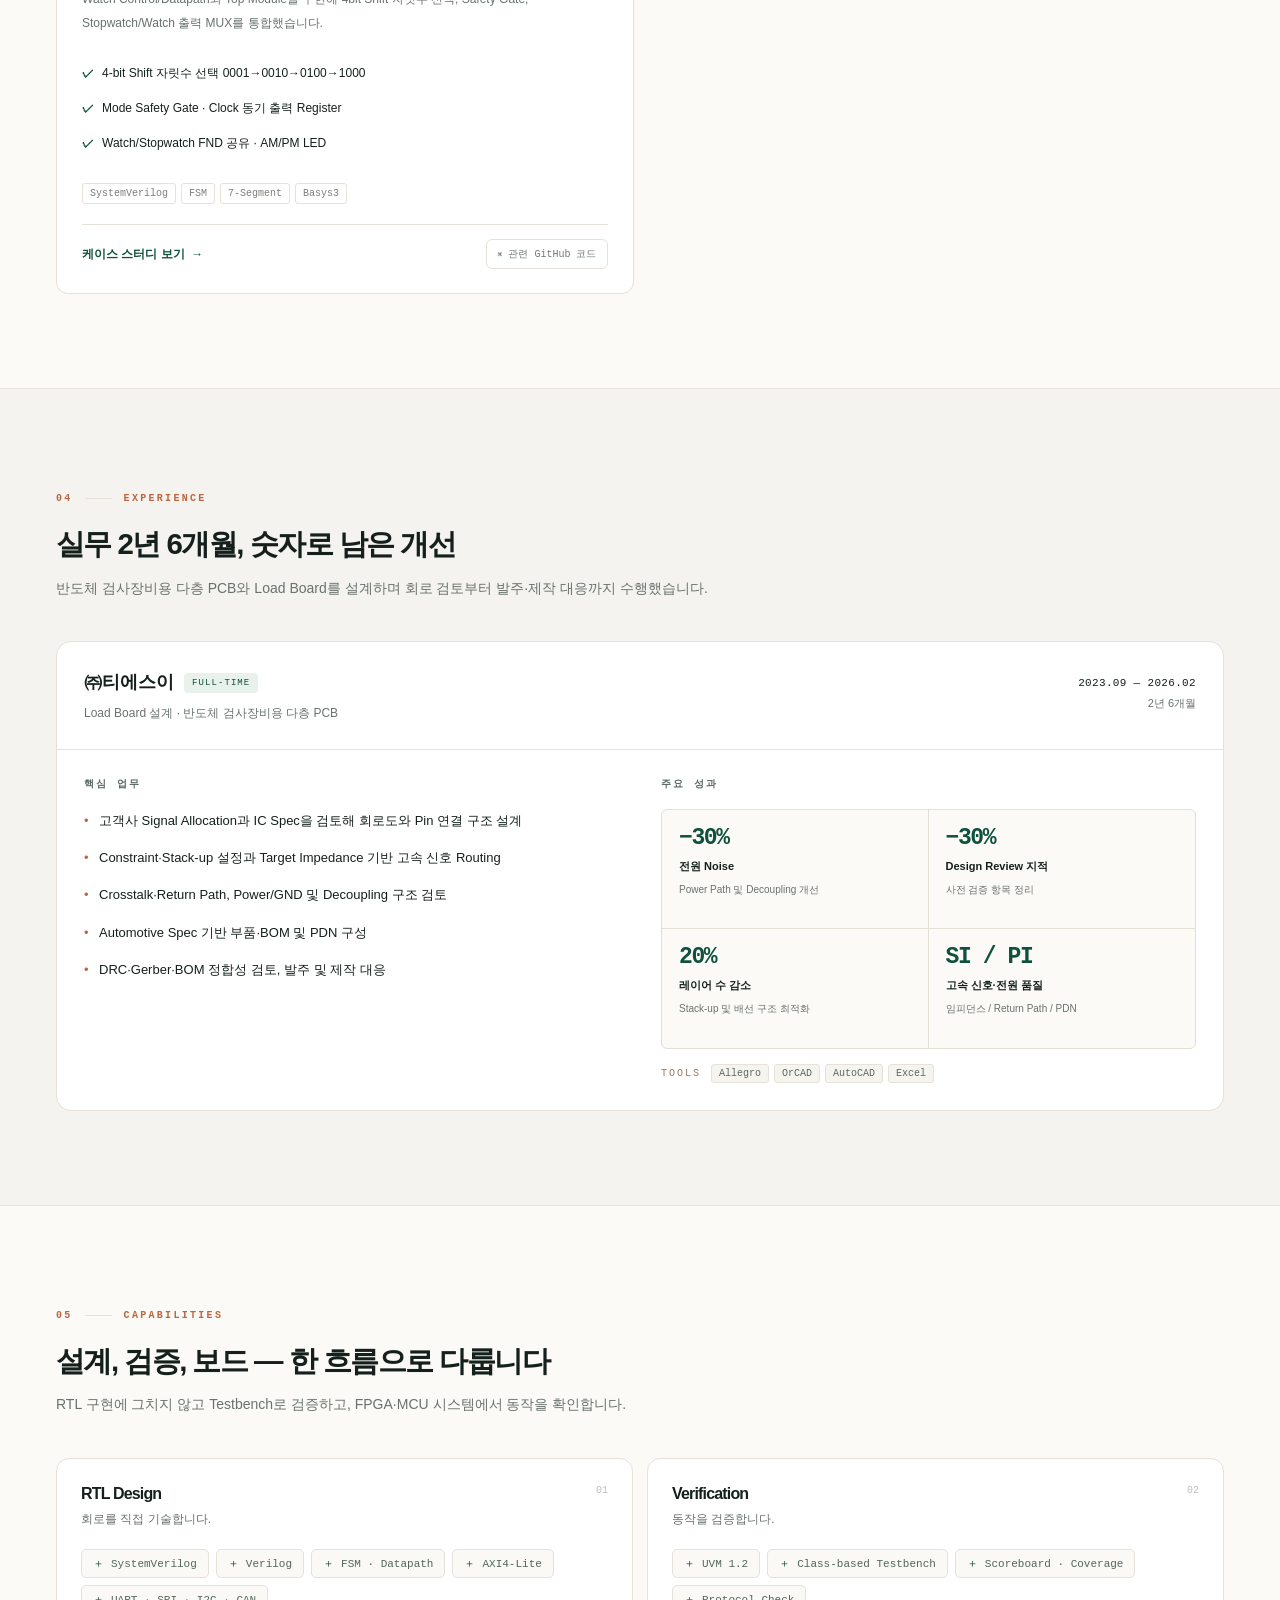
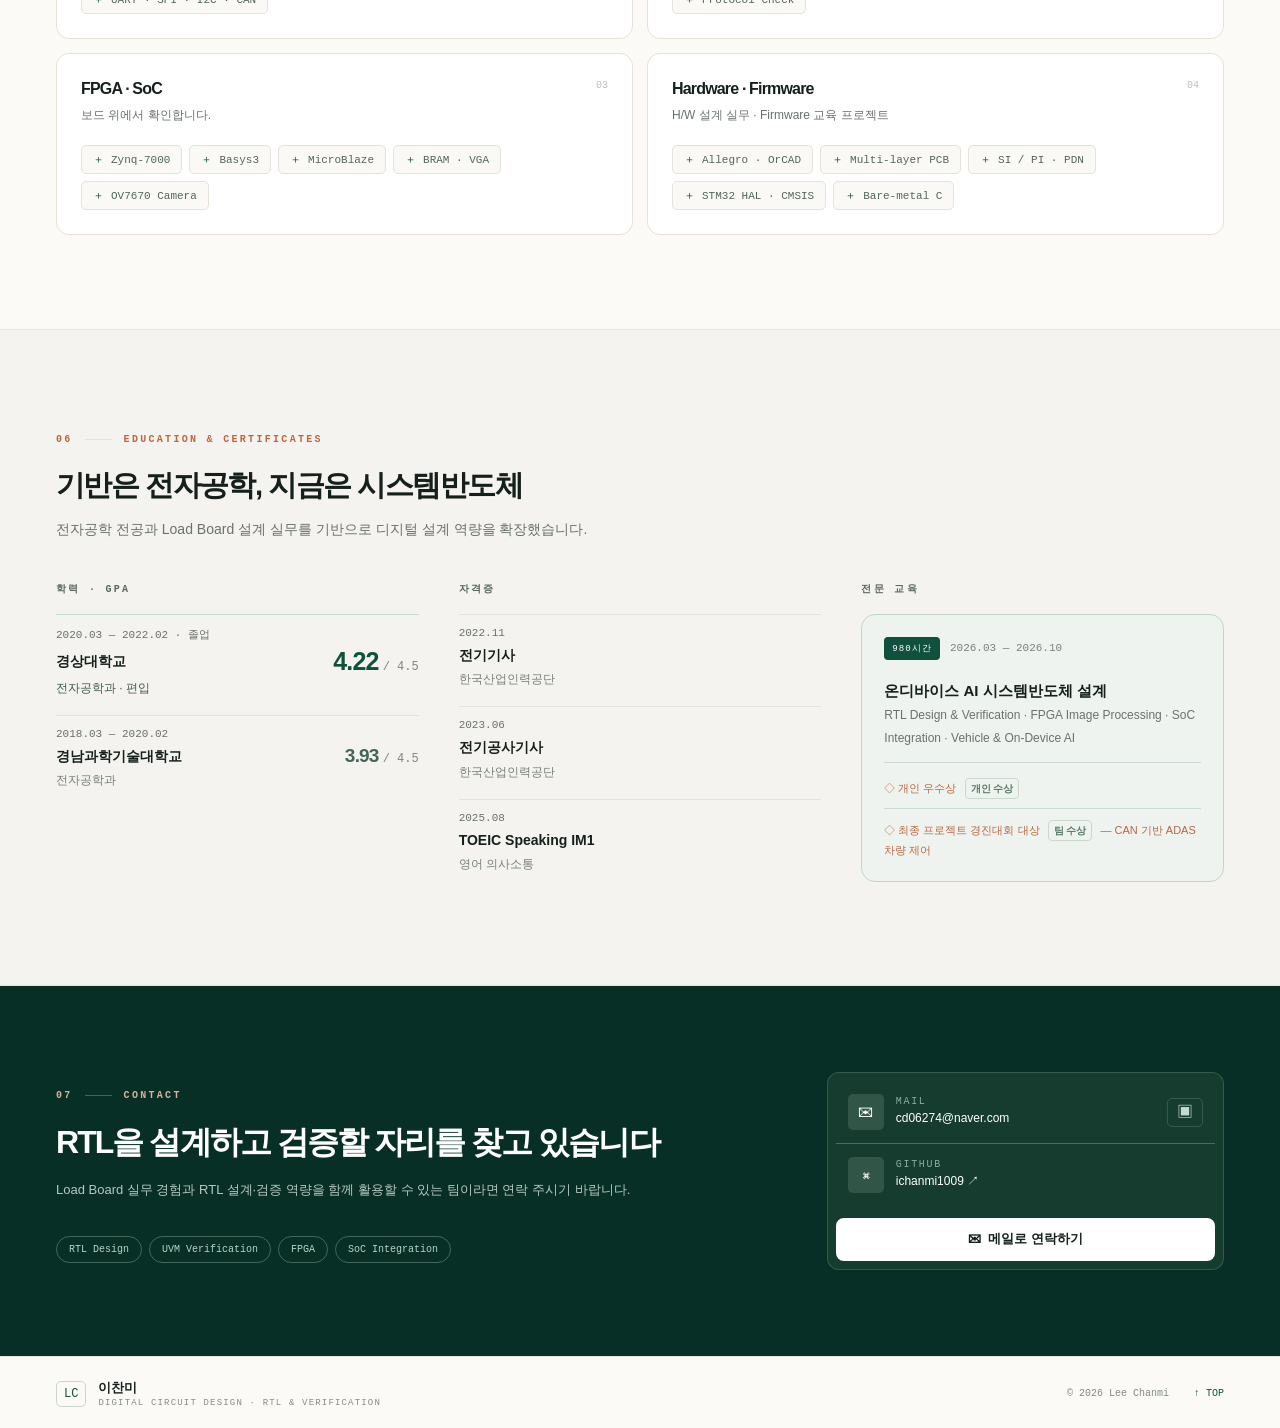
==== commit 94f26ddf: "Restore complete RTL/SoC page and display individual excellence and team grand prize distinctly" ====
--- a/index.html
+++ b/index.html
@@ -102,6 +102,23 @@
   <small>2018.03 — 2020.02</small>
   <div class="edu-school-row"><strong>경남과학기술대학교</strong><div class="edu-gpa-value edu-gpa-secondary"><strong>3.93</strong><span>/ 4.5</span></div></div>
   <span>전자공학과</span>
-</div></div><div><div class="small-heading">자격증</div><div class="edu-line"><small>2022.11</small><strong>전기기사</strong><span>한국산업인력공단</span></div><div class="edu-line"><small>2023.06</small><strong>전기공사기사</strong><span>한국산업인력공단</span></div><div class="edu-line"><small>2025.08</small><strong>TOEIC Speaking IM1</strong><span>영어 의사소통</span></div></div><div><div class="small-heading">전문 교육</div><div class="education-feature"><div class="edu-feature-top"><span class="small-pill green-pill">980시간</span><small>2026.03 — 2026.10</small></div><strong>온디바이스 AI 시스템반도체 설계</strong><p>RTL Design &amp; Verification · FPGA Image Processing · SoC Integration · Vehicle &amp; On-Device AI</p><div class="education-award">◇ 개인 우수상 <span class="award-type">개인 수상</span></div><div class="education-award">◇ 최종 프로젝트 경진대회 대상 <span class="award-type">팀 수상</span> — CAN 기반 ADAS 차량 제어</div></footer></template>
+</div></div><div><div class="small-heading">자격증</div><div class="edu-line"><small>2022.11</small><strong>전기기사</strong><span>한국산업인력공단</span></div><div class="edu-line"><small>2023.06</small><strong>전기공사기사</strong><span>한국산업인력공단</span></div><div class="edu-line"><small>2025.08</small><strong>TOEIC Speaking IM1</strong><span>영어 의사소통</span></div></div><div><div class="small-heading">전문 교육</div><div class="education-feature"><div class="edu-feature-top"><span class="small-pill green-pill">980시간</span><small>2026.03 — 2026.10</small></div><strong>온디바이스 AI 시스템반도체 설계</strong><p>RTL Design &amp; Verification · FPGA Image Processing · SoC Integration · Vehicle &amp; On-Device AI</p><div class="education-award">◇ 개인 우수상 <span class="award-type">개인 수상</span></div><div class="education-award">◇ 최종 프로젝트 경진대회 대상 <span class="award-type">팀 수상</span> — CAN 기반 ADAS 차량 제어</div></div></div></div></div></section>
+<section class="contact-section" id="contact"><div class="container contact-grid"><div><span class="section-num light-num">07 <span></span> CONTACT</span><h2>RTL을 설계하고 검증할 자리를 찾고 있습니다</h2><p>Load Board 실무 경험과 RTL 설계·검증 역량을 함께 활용할 수 있는 팀이라면 연락 주시기 바랍니다.</p><div class="contact-tag-list"><span>RTL Design</span><span>UVM Verification</span><span>FPGA</span><span>SoC Integration</span></div></div><div class="contact-card"><div class="contact-item"><span class="contact-icon">✉</span><div><small>MAIL</small><a href="mailto:cd06274@naver.com">cd06274@naver.com</a></div><button aria-label="이메일 주소 복사" class="copy-button" data-copy="cd06274@naver.com" title="이메일 주소 복사" type="button">▣</button></div><div class="contact-item"><span class="contact-icon">⌘</span><div><small>GITHUB</small><a href="https://github.com/ichanmi1009" rel="noopener noreferrer" target="_blank">ichanmi1009 ↗</a></div></div><a class="btn btn-white contact-cta" href="mailto:cd06274@naver.com">✉  메일로 연락하기</a></div></div></section>
+</main>
+<footer class="site-footer"><div class="container footer-inner"><a class="footer-brand" href="#about"><span class="small-logo">LC</span><span>이찬미<small>DIGITAL CIRCUIT DESIGN · RTL &amp; VERIFICATION</small></span></a><div><span>© 2026 Lee Chanmi</span><a href="#about">↑ TOP</a></div></div></footer>
+<div aria-live="polite" class="toast" id="toast" role="status"></div>
+
+</template>
+<template id="project-template"><a class="skip-link" href="#main">본문 바로가기</a>
+<header class="site-header"><div class="nav-shell container"><a class="brand" href="index.html#about"><span class="brand-symbol">LC</span><span class="brand-copy"><strong>이찬미</strong><small>RTL DESIGN &amp; VERIFICATION</small></span></a><nav aria-label="주 메뉴" class="desktop-nav"><a href="index.html#about">소개</a><a href="index.html#featured">대표 프로젝트</a><a href="index.html#projects">전체 프로젝트</a><a href="index.html#experience">경력</a><a href="index.html#capabilities">역량</a><a href="index.html#education">학력</a></nav><a class="btn btn-green nav-contact" href="index.html#projects">← 전체 프로젝트</a><button aria-controls="mobile-menu" aria-expanded="false" aria-label="메뉴 열기" class="mobile-menu-button" type="button"><span></span><span></span><span></span></button></div><nav aria-label="모바일 메뉴" class="mobile-nav" hidden="" id="mobile-menu"><a href="index.html#about">소개</a><a href="index.html#featured">대표 프로젝트</a><a href="index.html#projects">전체 프로젝트</a><a href="index.html#experience">경력</a><a href="index.html#capabilities">역량</a><a href="index.html#education">학력</a></nav></header>
+<main id="main"><section class="project-hero grid-paper"><div class="container"><nav aria-label="현재 위치" class="breadcrumbs"><a href="index.html">HOME</a><span>›</span><a href="index.html#projects">PROJECTS</a><span>›</span><span>CASE STUDY</span></nav><div class="project-hero-grid"><div><div class="project-topline"><span class="mini-label" id="project-category"></span><span class="featured-word" id="featured-word">FEATURED</span><span class="mono-time" id="project-period"></span></div><h1 id="project-title"></h1><p class="project-subtitle" id="project-summary"></p><div id="project-award"></div><div class="project-actions"><a class="btn btn-green" href="https://github.com/ichanmi1009" rel="noopener noreferrer" target="_blank">⌘  GitHub 프로필</a><a class="btn btn-outline" href="index.html#projects">▦  전체 프로젝트</a></div></div><div class="project-hero-right"><div class="case-file"><div class="case-file-bar"><span>CASE FILE <span id="file-index"></span></span><div class="window-dots"><i></i><i></i><i></i></div></div><div class="project-graphic" id="project-graphic"></div><dl><div><dt>ROLE</dt><dd id="project-role"></dd></div><div><dt>PERIOD</dt><dd id="project-period-secondary"></dd></div></dl></div></div></div><div class="project-tags-row"><span class="small-heading">STACK</span><div class="stack-tags" id="project-stack"></div></div></div></section>
+<section class="section case-context"><div class="container double-section"><div><span class="section-num">01 <span></span> CONTEXT</span><h2>어떤 과제였나</h2><p id="project-context"></p><div class="stack-tags" id="context-tags"></div></div><div><span class="section-num">02 <span></span> DESIGN CHALLENGE</span><h2 id="problem-heading">부딪힌 문제</h2><div class="problem-list" id="project-problems"></div></div></div></section>
+<section class="section section-alt"><div class="container"><div class="section-intro"><span class="section-num">03 <span></span> APPROACH</span><h2>어떻게 설계했나</h2><p>핵심 구현 내용을 기능 단위로 나누어 정리했습니다.</p></div><div class="step-grid" id="project-steps"></div></div></section>
+<section class="section"><div class="container"><div class="section-intro"><span class="section-num">04 <span></span> DEEP DIVE</span><h2>설계를 들여다보기</h2><p id="deep-intro">설계의 판단 기준과 모듈 사이의 역할을 정리했습니다.</p></div><div id="deep-content"></div></div></section>
+<section class="section section-alt"><div class="container results-grid"><div><span class="section-num">05 <span></span> RESULT &amp; VERIFICATION</span><h2>남은 결과</h2><p>수치와 구현 항목을 함께 제시합니다. 프로젝트별 주요 검증 내용을 확인할 수 있습니다.</p><ul class="check-list" id="verification-list"></ul></div><div class="result-stats" id="project-results"></div></div></section>
+<section class="section"><div class="container"><div class="takeaway-box"><span class="section-num">06 <span></span> TAKEAWAY</span><p id="project-takeaway"></p><span aria-hidden="true" class="quote-mark">“</span></div></div></section>
+<section class="section nextstep-section"><div class="container nextstep-row"><div><span class="section-num">NEXT STEP</span><h2>이 프로젝트에 대해 더 이야기하고 싶다면</h2><p>설계 판단의 근거와 구현 과정을 더 자세히 설명드릴 수 있습니다.</p></div><div class="nextstep-buttons"><a class="btn btn-green" href="mailto:cd06274@naver.com">✉  메일로 문의</a><a class="btn btn-outline" href="https://github.com/ichanmi1009" rel="noopener noreferrer" target="_blank">⌘  GitHub</a></div></div></section>
+<section class="section section-alt bottom-navigation"><div class="container"><a class="next-project" href="index.html#projects" id="next-project-link"><small>다음 프로젝트 →</small><strong id="next-project-name">전체 프로젝트 보기</strong></a><a class="btn btn-outline" href="index.html#projects">▦  프로젝트 전체 보기</a></div></section></main>
+<footer class="site-footer"><div class="container footer-inner"><a class="footer-brand" href="index.html#about"><span class="small-logo">LC</span><span>이찬미<small>DIGITAL CIRCUIT DESIGN · RTL &amp; VERIFICATION</small></span></a><div><span>© 2026 Lee Chanmi</span><a href="index.html#about">↑ TOP</a></div></div></footer></template>
 <script src="projects.js?v=20261023-1" defer></script><script src="main.js?v=20261029-1" defer></script>
 </body></html>
